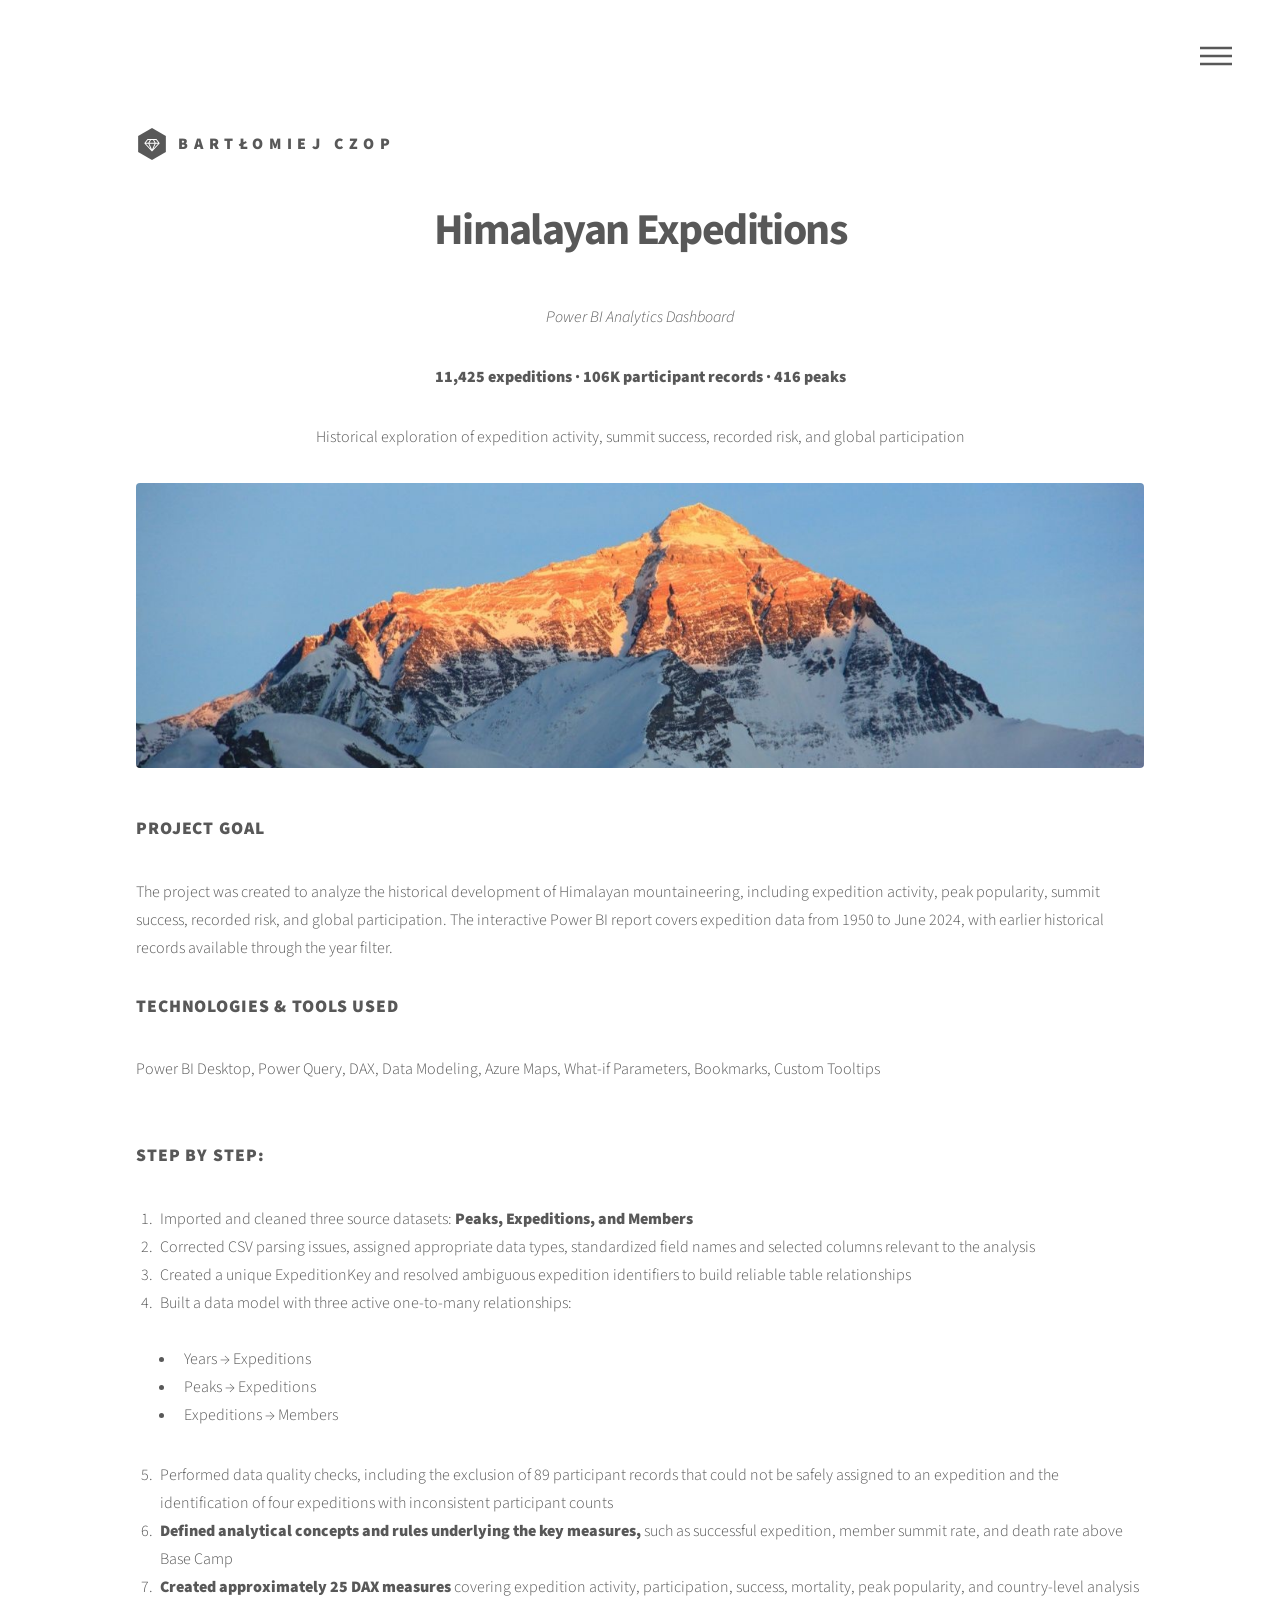
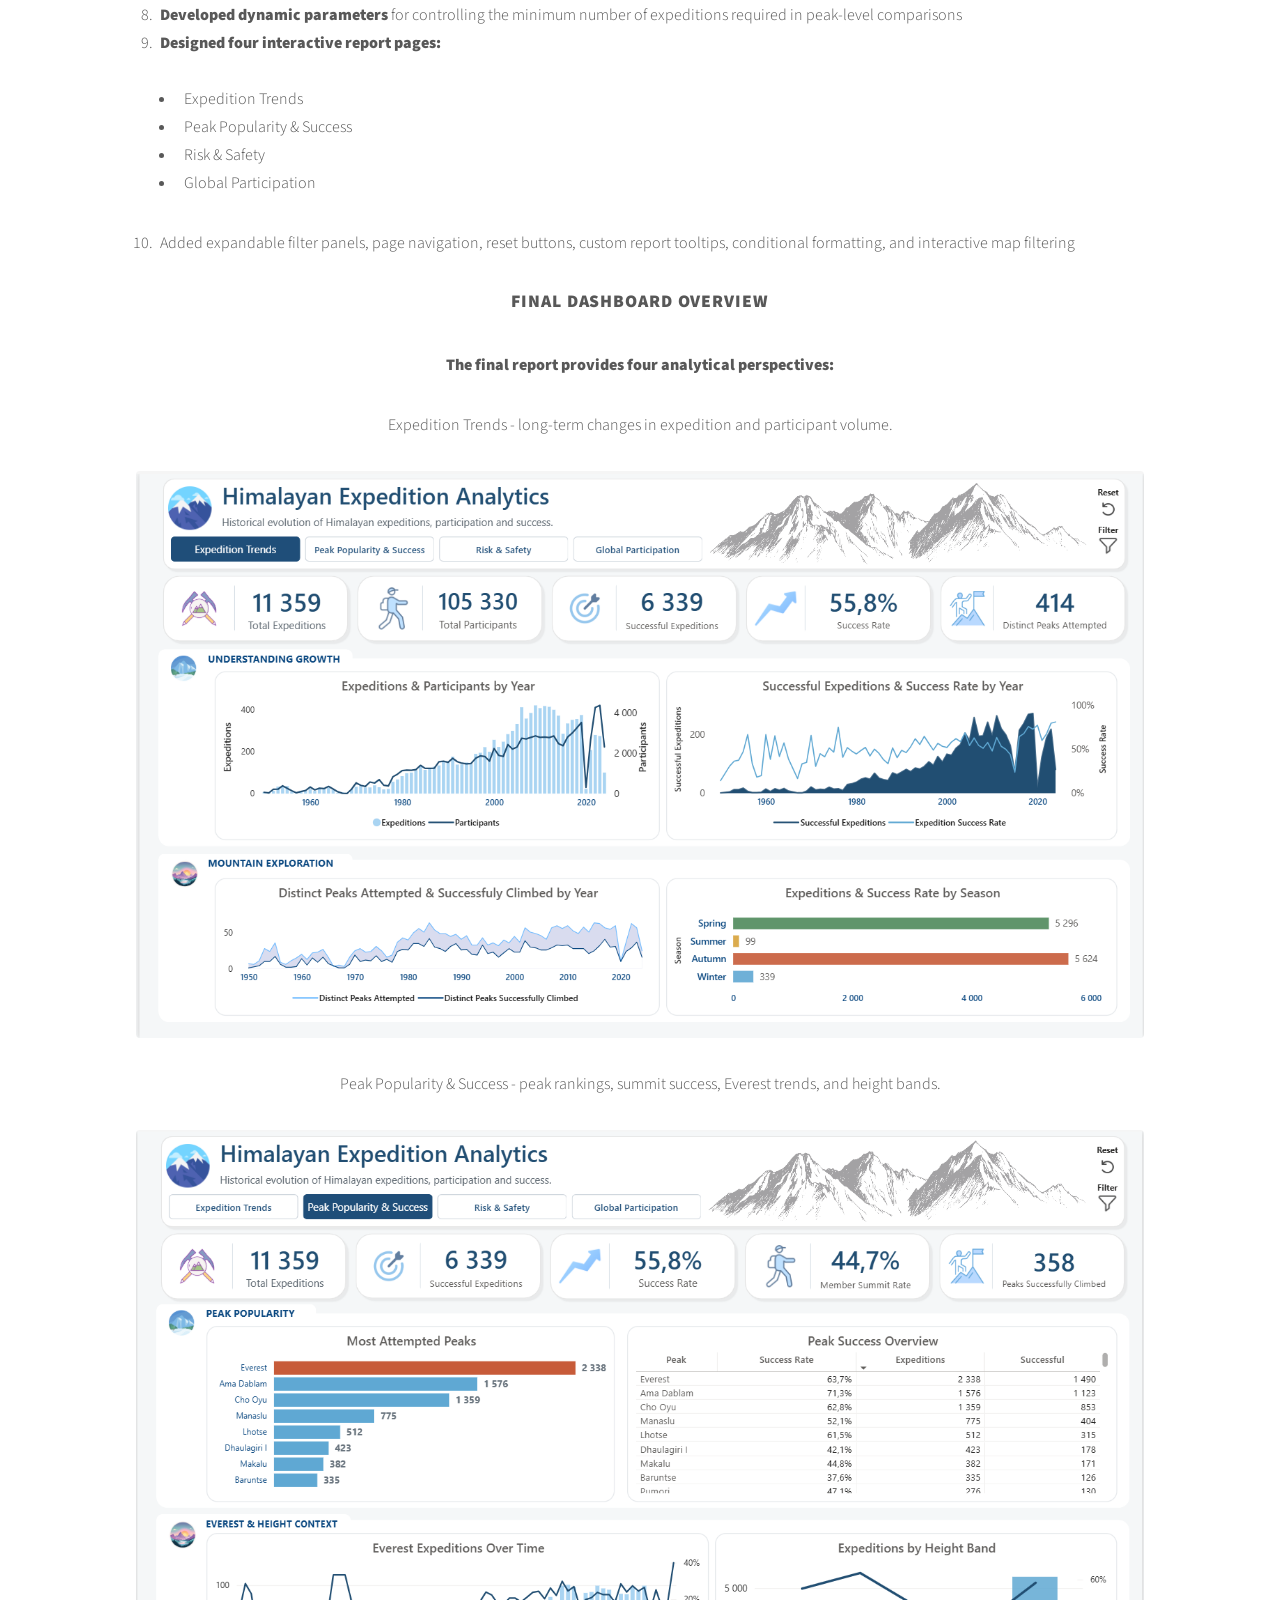
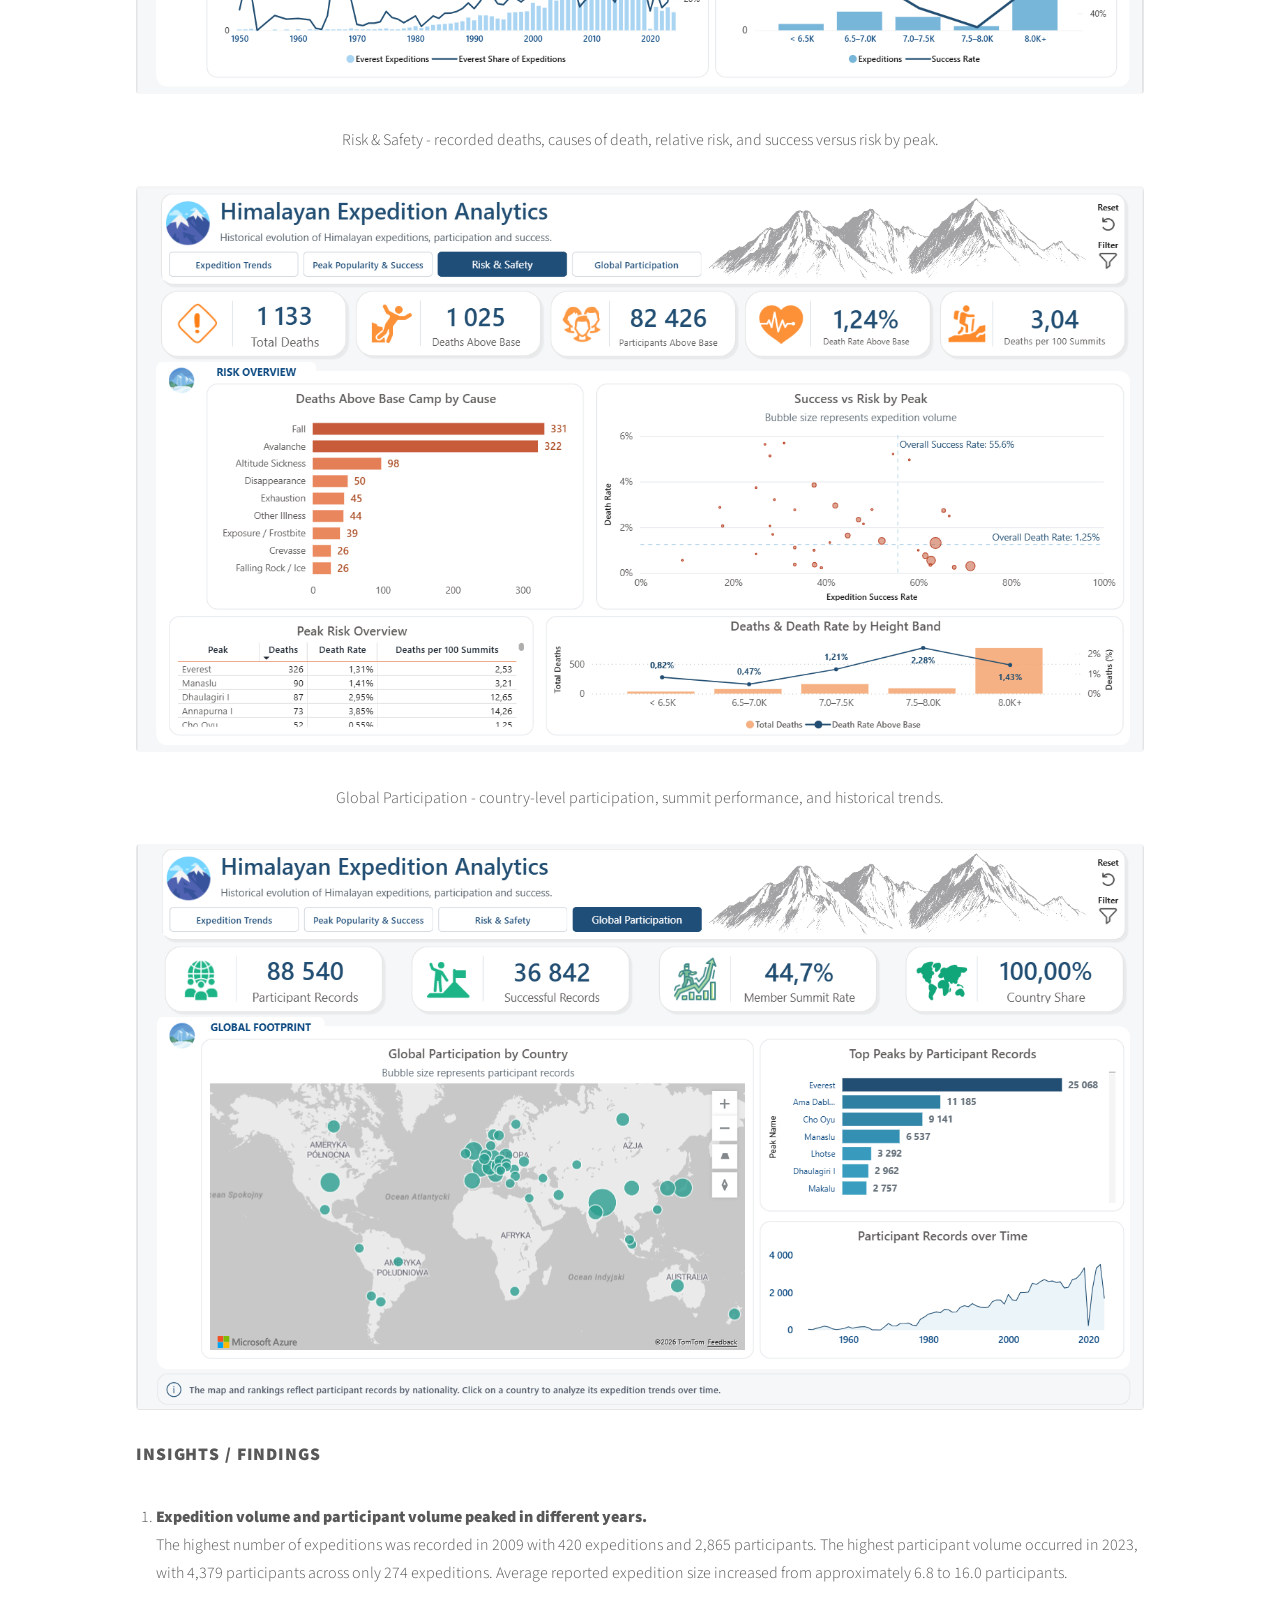
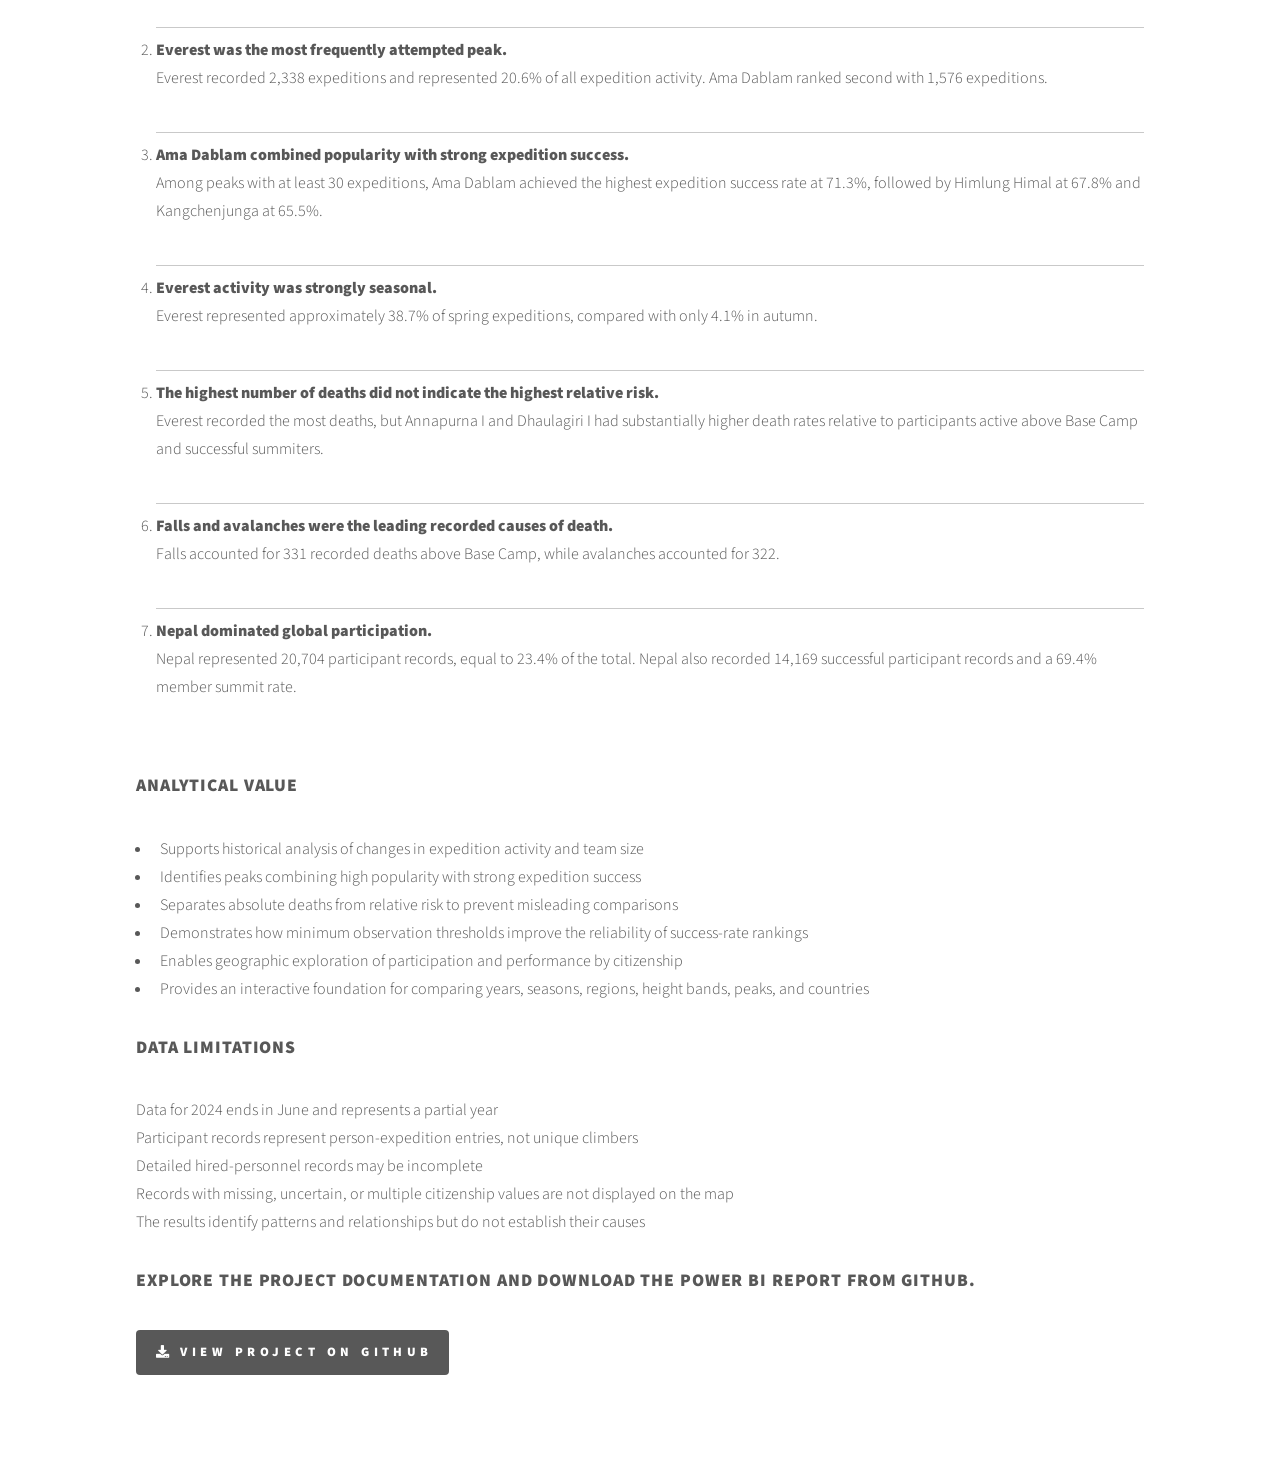
==== himalayan.html @ 6dd812a0 "Update himalayan.html" ====
<!DOCTYPE HTML>
<!--
	Phantom by HTML5 UP
	html5up.net | @ajlkn
	Free for personal and commercial use under the CCA 3.0 license (html5up.net/license)
-->
<html>

<head>
	<title>Himalayan Expeditions - Analytics Dashboard</title>
	<meta charset="utf-8" />
	<meta name="viewport" content="width=device-width, initial-scale=1, user-scalable=no" />
	<link rel="stylesheet" href="assets/css/main.css" />
	<noscript>
		<link rel="stylesheet" href="assets/css/noscript.css" />
	</noscript>
</head>

<body class="is-preload">
	<!-- Wrapper -->
	<div id="wrapper">

		<!-- Header -->
		<header id="header">
			<div class="inner">

				<!-- Logo -->
				<a href="index.html" class="logo">
					<span class="symbol"><img src="images/logo.svg" alt="" /></span><span class="title">Bartłomiej
						Czop</span>
				</a>

				<!-- Nav -->
				<nav>
					<ul>
						<li><a href="#menu">Menu</a></li>
					</ul>
				</nav>

			</div>
		</header>

		<!-- Menu -->
		<nav id="menu">
			<h2>Menu</h2>
			<ul>
				<li><a href="index.html">Home</a></li>
				<li><a href="stripe.html">Stripe Transactions Dashboard</a></li>
				<li><a href="himalayan.html">Himalayan Expeditions Dashboard</a></li>
			</ul>
		</nav>

		<!-- Main -->
		<div id="main">
			<div class="inner">
				<center>
					<h1>Himalayan Expeditions</h1>
					<p><i>Power BI Analytics Dashboard</i></p>
					<p><strong>11,425 expeditions · 106K participant records · 416 peaks</strong></p>
					<p>Historical exploration of expedition activity, summit success, recorded risk, and global participation</p>
				</center>
				<span class="image main"><img src="images/himalayan-04.jpg" alt="" /></span>

				<h2>Project Goal</h2>

				<p>The project was created to analyze the historical development of Himalayan mountaineering, including expedition activity, peak popularity, summit success, recorded risk, and global participation.
				The interactive Power BI report covers expedition data from 1950 to June 2024, with earlier historical records available through the year filter.</p>

				<h2>Technologies & Tools Used</h2>
				
				<p>
					Power BI Desktop, Power Query, DAX, Data Modeling, Azure Maps, What-if Parameters, Bookmarks, Custom Tooltips
				</p><br>
				
				<h2>Step by Step:</h2>
				
				<div>
					<ol>
						<li>Imported and cleaned three source datasets: <strong>Peaks, Expeditions, and Members</strong> </li>
						<li>Corrected CSV parsing issues, assigned appropriate data types, standardized field names and selected columns relevant to the analysis</li>
						<li>Created a unique ExpeditionKey and resolved ambiguous expedition identifiers to build reliable table relationships</li>
						<li>Built a data model with three active one-to-many relationships:
							<ul><br>
								<li>Years → Expeditions</li>
								<li>Peaks → Expeditions</li>
								<li>Expeditions → Members</li>
							</ul>
						</li>
						<li>Performed data quality checks, including the exclusion of 89 participant records that could not be safely assigned to an expedition and the identification of four expeditions with inconsistent participant counts</li>
						<li><strong>Defined analytical concepts and rules underlying the key measures,</strong> such as successful expedition, member summit rate, and death rate above Base Camp</li>
						<li><strong>Created approximately 25 DAX measures</strong> covering expedition activity, participation, success, mortality, peak popularity, and country-level analysis</li>
						<li><strong>Developed dynamic parameters</strong> for controlling the minimum number of expeditions required in peak-level comparisons</li>
						<li><strong>Designed four interactive report pages:</strong>
							<ul><br>
								<li>Expedition Trends</li> 
								<li>Peak Popularity & Success</li> 
								<li>Risk & Safety</li> 
								<li>Global Participation</li>
							</ul>
						</li>
						<li>Added expandable filter panels, page navigation, reset buttons, custom report tooltips, conditional formatting, and interactive map filtering</li>
					</ol>
				</div>
				<center>
					<h2>Final Dashboard Overview</h2>
					<div>
						<p><strong>The final report provides four analytical perspectives:</strong></p>
						<p>Expedition Trends - long-term changes in expedition and participant volume.</p>
						<div class="col-4"><span class="image fit"><img src="images/01-expedition-trends.png" alt="" /></span></div>
						<p>Peak Popularity & Success - peak rankings, summit success, Everest trends, and height bands.</p>
						<div class="col-4"><span class="image fit"><img src="images/02-peak-popularity-success.png" alt="" /></span></div>
						<p>Risk & Safety - recorded deaths, causes of death, relative risk, and success versus risk by peak.</p>
						<div class="col-4"><span class="image fit"><img src="images/03-risk-safety.png" alt="" /></span></div>
						<p>Global Participation - country-level participation, summit performance, and historical trends.</p>
						<div class="col-4"><span class="image fit"><img src="images/04-global-participation.png" alt="" /></span></div>
					</div>
				</center>
				<h2>Insights / Findings</h2>
					<div>
						<ul class="alt">
							<ol>
								<li><strong>Expedition volume and participant volume peaked in different years.</strong>
									<p>The highest number of expeditions was recorded in 2009 with 420 expeditions and 2,865 participants. 
									The highest participant volume occurred in 2023, with 4,379 participants across only 274 expeditions. 
									Average reported expedition size increased from approximately 6.8 to 16.0 participants.</p>
								</li>
								<li><strong>Everest was the most frequently attempted peak.</strong>
									<p>Everest recorded 2,338 expeditions and represented 20.6% of all expedition activity. 
									Ama Dablam ranked second with 1,576 expeditions.</p>
								</li>
								<li><strong>Ama Dablam combined popularity with strong expedition success.</strong>
									<p>Among peaks with at least 30 expeditions, Ama Dablam achieved the highest expedition success rate at 71.3%, followed by Himlung Himal at 67.8% and Kangchenjunga at 65.5%.</p>
								</li>
								<li><strong>Everest activity was strongly seasonal.</strong>
									<p>Everest represented approximately 38.7% of spring expeditions, compared with only 4.1% in autumn.</p>
								</li>
								<li><strong>The highest number of deaths did not indicate the highest relative risk.</strong>
									<p>Everest recorded the most deaths, but Annapurna I and Dhaulagiri I had substantially higher death rates relative to participants active above Base Camp and successful summiters.</p>
								</li>
								<li><strong>Falls and avalanches were the leading recorded causes of death.</strong>
									<p>Falls accounted for 331 recorded deaths above Base Camp, while avalanches accounted for 322.</p>
								</li>
								<li><strong>Nepal dominated global participation.</strong>
									<p>Nepal represented 20,704 participant records, equal to 23.4% of the total. Nepal also recorded 14,169 successful participant records and a 69.4% member summit rate.</p>
								</li>
							</ol>
						</ul>
					</div>

				<h2>Analytical Value</h2>
				
					<div>
						<ul>
							<li>
								Supports historical analysis of changes in expedition activity and team size
							</li>
							<li>
								Identifies peaks combining high popularity with strong expedition success
							</li>
							<li>
								Separates absolute deaths from relative risk to prevent misleading comparisons
							</li>
							<li>
								Demonstrates how minimum observation thresholds improve the reliability of success-rate rankings
							</li>
							<li>
								Enables geographic exploration of participation and performance by citizenship
							</li>
							<li>
								Provides an interactive foundation for comparing years, seasons, regions, height bands, peaks, and countries
							</li>
						</ul>
					</div>
				
				<h2>Data Limitations</h2>
				<div>
					<p>Data for 2024 ends in June and represents a partial year<br>
					Participant records represent person-expedition entries, not unique climbers<br>
					Detailed hired-personnel records may be incomplete<br>
					Records with missing, uncertain, or multiple citizenship values are not displayed on the map<br>
					The results identify patterns and relationships but do not establish their causes</p>
				</div>
			<h2>Explore the project documentation and download the Power BI report from GitHub.</h2>
			<a href="https://github.com/Rezzt-93/-data-analytics-portfolio-projects/tree/main/powerbi/himalayan%20expeditions" class="button primary icon solid fa-download">View Project on GitHub</a>
				
			</div>
		</div>


	</div>

	<!-- Scripts -->
	<script src="assets/js/jquery.min.js"></script>
	<script src="assets/js/browser.min.js"></script>
	<script src="assets/js/breakpoints.min.js"></script>
	<script src="assets/js/util.js"></script>
	<script src="assets/js/main.js"></script>

</body>

</html>
---- assets/css/main.css ----
@import url(fontawesome-all.min.css);
@import url("https://fonts.googleapis.com/css?family=Source+Sans+Pro:300,700,900");

/*
	Phantom by HTML5 UP
	html5up.net | @ajlkn
	Free for personal and commercial use under the CCA 3.0 license (html5up.net/license)
*/

html, body, div, span, applet, object,
iframe, h1, h2, h3, h4, h5, h6, p, blockquote,
pre, a, abbr, acronym, address, big, cite,
code, del, dfn, em, img, ins, kbd, q, s, samp,
small, strike, strong, sub, sup, tt, var, b,
u, i, center, dl, dt, dd, ol, ul, li, fieldset,
form, label, legend, table, caption, tbody,
tfoot, thead, tr, th, td, article, aside,
canvas, details, embed, figure, figcaption,
footer, header, hgroup, menu, nav, output, ruby,
section, summary, time, mark, audio, video {
	margin: 0;
	padding: 0;
	border: 0;
	font-size: 100%;
	font: inherit;
	vertical-align: baseline;}

article, aside, details, figcaption, figure,
footer, header, hgroup, menu, nav, section {
	display: block;}

body {
	line-height: 1;
}

ol, ul {
	list-style: none;
}

blockquote, q {
	quotes: none;
}

	blockquote:before, blockquote:after, q:before, q:after {
		content: '';
		content: none;
	}

table {
	border-collapse: collapse;
	border-spacing: 0;
}

body {
	-webkit-text-size-adjust: none;
}

mark {
	background-color: transparent;
	color: inherit;
}

input::-moz-focus-inner {
	border: 0;
	padding: 0;
}

input, select, textarea {
	-moz-appearance: none;
	-webkit-appearance: none;
	-ms-appearance: none;
	appearance: none;
}

/* Basic */

	@-ms-viewport {
		width: device-width;
	}

	body {
		-ms-overflow-style: scrollbar;
	}

	@media screen and (max-width: 480px) {

		html, body {
			min-width: 320px;
		}

	}

	html {
		box-sizing: border-box;
	}

	*, *:before, *:after {
		box-sizing: inherit;
	}

	body {
		background: #ffffff;
	}

		body.is-preload *, body.is-preload *:before, body.is-preload *:after {
			-moz-animation: none !important;
			-webkit-animation: none !important;
			-ms-animation: none !important;
			animation: none !important;
			-moz-transition: none !important;
			-webkit-transition: none !important;
			-ms-transition: none !important;
			transition: none !important;
		}

/* Type */

	body, input, select, textarea {
		color: #585858;
		font-family: "Source Sans Pro", Helvetica, sans-serif;
		font-size: 16pt;
		font-weight: 300;
		line-height: 1.75;
	}

		@media screen and (max-width: 1680px) {

			body, input, select, textarea {
				font-size: 14pt;
			}

		}

		@media screen and (max-width: 1280px) {

			body, input, select, textarea {
				font-size: 12pt;
			}

		}

	a {
		-moz-transition: border-bottom-color 0.2s ease, color 0.2s ease;
		-webkit-transition: border-bottom-color 0.2s ease, color 0.2s ease;
		-ms-transition: border-bottom-color 0.2s ease, color 0.2s ease;
		transition: border-bottom-color 0.2s ease, color 0.2s ease;
		text-decoration: none;
		color: #585858;
		border-bottom: dotted 1px rgba(88, 88, 88, 0.5);
	}

		a:hover {
			border-bottom-color: transparent;
			color: #f2849e !important;
		}

	strong, b {
		font-weight: 900;
	}

	em, i {
		font-style: italic;
	}

	p {
		margin: 0 0 2em 0;
	}

	h1 {
		font-size: 2.75em;
		font-weight: 700;
		line-height: 1.3;
		margin: 0 0 1em 0;
		letter-spacing: -0.035em;
	}

		h1 a {
			color: inherit;
		}

		@media screen and (max-width: 736px) {

			h1 {
				font-size: 2em;
				margin: 0 0 1em 0;
			}

		}

		@media screen and (max-width: 360px) {

			h1 {
				font-size: 1.75em;
			}

		}

	h2, h3, h4, h5, h6 {
		font-weight: 900;
		line-height: 1.5;
		margin: 0 0 2em 0;
		text-transform: uppercase;
		letter-spacing: 0.05em;
	}

		h2 a, h3 a, h4 a, h5 a, h6 a {
			color: inherit;
		}

	h2 {
		font-size: 1.1em;
	}

	h3 {
		font-size: 1em;
	}

	h4 {
		font-size: 0.8em;
	}

	h5 {
		font-size: 0.8em;
	}

	h6 {
		font-size: 0.8em;
	}

	@media screen and (max-width: 980px) {

		h1 br, h2 br, h3 br, h4 br, h5 br, h6 br {
			display: none;
		}

	}

	@media screen and (max-width: 736px) {

		h2 {
			font-size: 1em;
		}

		h3 {
			font-size: 0.8em;
		}

	}

	sub {
		font-size: 0.8em;
		position: relative;
		top: 0.5em;
	}

	sup {
		font-size: 0.8em;
		position: relative;
		top: -0.5em;
	}

	blockquote {
		border-left: solid 4px #c9c9c9;
		font-style: italic;
		margin: 0 0 2em 0;
		padding: 0.5em 0 0.5em 2em;
	}

	code {
		background: rgba(144, 144, 144, 0.075);
		border-radius: 4px;
		border: solid 1px #c9c9c9;
		font-family: "Courier New", monospace;
		font-size: 0.9em;
		margin: 0 0.25em;
		padding: 0.25em 0.65em;
	}

	pre {
		-webkit-overflow-scrolling: touch;
		font-family: "Courier New", monospace;
		font-size: 0.9em;
		margin: 0 0 2em 0;
	}

		pre code {
			display: block;
			line-height: 1.75;
			padding: 1em 1.5em;
			overflow-x: auto;
		}

	hr {
		border: 0;
		border-bottom: solid 1px #c9c9c9;
		margin: 2em 0;
	}

		hr.major {
			margin: 3em 0;
		}

	.align-left {
		text-align: left;
	}

	.align-center {
		text-align: center;
	}

	.align-right {
		text-align: right;
	}

/* Row */

	.row {
		display: flex;
		flex-wrap: wrap;
		box-sizing: border-box;
		align-items: stretch;
	}

		.row > * {
			box-sizing: border-box;
		}

		.row.gtr-uniform > * > :last-child {
			margin-bottom: 0;
		}

		.row.aln-left {
			justify-content: flex-start;
		}

		.row.aln-center {
			justify-content: center;
		}

		.row.aln-right {
			justify-content: flex-end;
		}

		.row.aln-top {
			align-items: flex-start;
		}

		.row.aln-middle {
			align-items: center;
		}

		.row.aln-bottom {
			align-items: flex-end;
		}

		.row > .imp {
			order: -1;
		}

		.row > .col-1 {
			width: 8.33333%;
		}

		.row > .off-1 {
			margin-left: 8.33333%;
		}

		.row > .col-2 {
			width: 16.66667%;
		}

		.row > .off-2 {
			margin-left: 16.66667%;
		}

		.row > .col-3 {
			width: 25%;
		}

		.row > .off-3 {
			margin-left: 25%;
		}

		.row > .col-4 {
			width: 33.33333%;
		}

		.row > .off-4 {
			margin-left: 33.33333%;
		}

		.row > .col-5 {
			width: 41.66667%;
		}

		.row > .off-5 {
			margin-left: 41.66667%;
		}

		.row > .col-6 {
			width: 50%;
		}

		.row > .off-6 {
			margin-left: 50%;
		}

		.row > .col-7 {
			width: 58.33333%;
		}

		.row > .off-7 {
			margin-left: 58.33333%;
		}

		.row > .col-8 {
			width: 66.66667%;
		}

		.row > .off-8 {
			margin-left: 66.66667%;
		}

		.row > .col-9 {
			width: 75%;
		}

		.row > .off-9 {
			margin-left: 75%;
		}

		.row > .col-10 {
			width: 83.33333%;
		}

		.row > .off-10 {
			margin-left: 83.33333%;
		}

		.row > .col-11 {
			width: 91.66667%;
		}

		.row > .off-11 {
			margin-left: 91.66667%;
		}

		.row > .col-12 {
			width: 100%;
		}

		.row > .off-12 {
			margin-left: 100%;
		}

		.row.gtr-0 {
			margin-top: 0;
			margin-left: 0em;
		}

			.row.gtr-0 > * {
				padding: 0 0 0 0em;
			}

			.row.gtr-0.gtr-uniform {
				margin-top: 0em;
			}

				.row.gtr-0.gtr-uniform > * {
					padding-top: 0em;
				}

		.row.gtr-25 {
			margin-top: 0;
			margin-left: -0.5em;
		}

			.row.gtr-25 > * {
				padding: 0 0 0 0.5em;
			}

			.row.gtr-25.gtr-uniform {
				margin-top: -0.5em;
			}

				.row.gtr-25.gtr-uniform > * {
					padding-top: 0.5em;
				}

		.row.gtr-50 {
			margin-top: 0;
			margin-left: -1em;
		}

			.row.gtr-50 > * {
				padding: 0 0 0 1em;
			}

			.row.gtr-50.gtr-uniform {
				margin-top: -1em;
			}

				.row.gtr-50.gtr-uniform > * {
					padding-top: 1em;
				}

		.row {
			margin-top: 0;
			margin-left: -2em;
		}

			.row > * {
				padding: 0 0 0 2em;
			}

			.row.gtr-uniform {
				margin-top: -2em;
			}

				.row.gtr-uniform > * {
					padding-top: 2em;
				}

		.row.gtr-150 {
			margin-top: 0;
			margin-left: -3em;
		}

			.row.gtr-150 > * {
				padding: 0 0 0 3em;
			}

			.row.gtr-150.gtr-uniform {
				margin-top: -3em;
			}

				.row.gtr-150.gtr-uniform > * {
					padding-top: 3em;
				}

		.row.gtr-200 {
			margin-top: 0;
			margin-left: -4em;
		}

			.row.gtr-200 > * {
				padding: 0 0 0 4em;
			}

			.row.gtr-200.gtr-uniform {
				margin-top: -4em;
			}

				.row.gtr-200.gtr-uniform > * {
					padding-top: 4em;
				}

		@media screen and (max-width: 1680px) {

			.row {
				display: flex;
				flex-wrap: wrap;
				box-sizing: border-box;
				align-items: stretch;
			}

				.row > * {
					box-sizing: border-box;
				}

				.row.gtr-uniform > * > :last-child {
					margin-bottom: 0;
				}

				.row.aln-left {
					justify-content: flex-start;
				}

				.row.aln-center {
					justify-content: center;
				}

				.row.aln-right {
					justify-content: flex-end;
				}

				.row.aln-top {
					align-items: flex-start;
				}

				.row.aln-middle {
					align-items: center;
				}

				.row.aln-bottom {
					align-items: flex-end;
				}

				.row > .imp-xlarge {
					order: -1;
				}

				.row > .col-1-xlarge {
					width: 8.33333%;
				}

				.row > .off-1-xlarge {
					margin-left: 8.33333%;
				}

				.row > .col-2-xlarge {
					width: 16.66667%;
				}

				.row > .off-2-xlarge {
					margin-left: 16.66667%;
				}

				.row > .col-3-xlarge {
					width: 25%;
				}

				.row > .off-3-xlarge {
					margin-left: 25%;
				}

				.row > .col-4-xlarge {
					width: 33.33333%;
				}

				.row > .off-4-xlarge {
					margin-left: 33.33333%;
				}

				.row > .col-5-xlarge {
					width: 41.66667%;
				}

				.row > .off-5-xlarge {
					margin-left: 41.66667%;
				}

				.row > .col-6-xlarge {
					width: 50%;
				}

				.row > .off-6-xlarge {
					margin-left: 50%;
				}

				.row > .col-7-xlarge {
					width: 58.33333%;
				}

				.row > .off-7-xlarge {
					margin-left: 58.33333%;
				}

				.row > .col-8-xlarge {
					width: 66.66667%;
				}

				.row > .off-8-xlarge {
					margin-left: 66.66667%;
				}

				.row > .col-9-xlarge {
					width: 75%;
				}

				.row > .off-9-xlarge {
					margin-left: 75%;
				}

				.row > .col-10-xlarge {
					width: 83.33333%;
				}

				.row > .off-10-xlarge {
					margin-left: 83.33333%;
				}

				.row > .col-11-xlarge {
					width: 91.66667%;
				}

				.row > .off-11-xlarge {
					margin-left: 91.66667%;
				}

				.row > .col-12-xlarge {
					width: 100%;
				}

				.row > .off-12-xlarge {
					margin-left: 100%;
				}

				.row.gtr-0 {
					margin-top: 0;
					margin-left: 0em;
				}

					.row.gtr-0 > * {
						padding: 0 0 0 0em;
					}

					.row.gtr-0.gtr-uniform {
						margin-top: 0em;
					}

						.row.gtr-0.gtr-uniform > * {
							padding-top: 0em;
						}

				.row.gtr-25 {
					margin-top: 0;
					margin-left: -0.5em;
				}

					.row.gtr-25 > * {
						padding: 0 0 0 0.5em;
					}

					.row.gtr-25.gtr-uniform {
						margin-top: -0.5em;
					}

						.row.gtr-25.gtr-uniform > * {
							padding-top: 0.5em;
						}

				.row.gtr-50 {
					margin-top: 0;
					margin-left: -1em;
				}

					.row.gtr-50 > * {
						padding: 0 0 0 1em;
					}

					.row.gtr-50.gtr-uniform {
						margin-top: -1em;
					}

						.row.gtr-50.gtr-uniform > * {
							padding-top: 1em;
						}

				.row {
					margin-top: 0;
					margin-left: -2em;
				}

					.row > * {
						padding: 0 0 0 2em;
					}

					.row.gtr-uniform {
						margin-top: -2em;
					}

						.row.gtr-uniform > * {
							padding-top: 2em;
						}

				.row.gtr-150 {
					margin-top: 0;
					margin-left: -3em;
				}

					.row.gtr-150 > * {
						padding: 0 0 0 3em;
					}

					.row.gtr-150.gtr-uniform {
						margin-top: -3em;
					}

						.row.gtr-150.gtr-uniform > * {
							padding-top: 3em;
						}

				.row.gtr-200 {
					margin-top: 0;
					margin-left: -4em;
				}

					.row.gtr-200 > * {
						padding: 0 0 0 4em;
					}

					.row.gtr-200.gtr-uniform {
						margin-top: -4em;
					}

						.row.gtr-200.gtr-uniform > * {
							padding-top: 4em;
						}

		}

		@media screen and (max-width: 1280px) {

			.row {
				display: flex;
				flex-wrap: wrap;
				box-sizing: border-box;
				align-items: stretch;
			}

				.row > * {
					box-sizing: border-box;
				}

				.row.gtr-uniform > * > :last-child {
					margin-bottom: 0;
				}

				.row.aln-left {
					justify-content: flex-start;
				}

				.row.aln-center {
					justify-content: center;
				}

				.row.aln-right {
					justify-content: flex-end;
				}

				.row.aln-top {
					align-items: flex-start;
				}

				.row.aln-middle {
					align-items: center;
				}

				.row.aln-bottom {
					align-items: flex-end;
				}

				.row > .imp-large {
					order: -1;
				}

				.row > .col-1-large {
					width: 8.33333%;
				}

				.row > .off-1-large {
					margin-left: 8.33333%;
				}

				.row > .col-2-large {
					width: 16.66667%;
				}

				.row > .off-2-large {
					margin-left: 16.66667%;
				}

				.row > .col-3-large {
					width: 25%;
				}

				.row > .off-3-large {
					margin-left: 25%;
				}

				.row > .col-4-large {
					width: 33.33333%;
				}

				.row > .off-4-large {
					margin-left: 33.33333%;
				}

				.row > .col-5-large {
					width: 41.66667%;
				}

				.row > .off-5-large {
					margin-left: 41.66667%;
				}

				.row > .col-6-large {
					width: 50%;
				}

				.row > .off-6-large {
					margin-left: 50%;
				}

				.row > .col-7-large {
					width: 58.33333%;
				}

				.row > .off-7-large {
					margin-left: 58.33333%;
				}

				.row > .col-8-large {
					width: 66.66667%;
				}

				.row > .off-8-large {
					margin-left: 66.66667%;
				}

				.row > .col-9-large {
					width: 75%;
				}

				.row > .off-9-large {
					margin-left: 75%;
				}

				.row > .col-10-large {
					width: 83.33333%;
				}

				.row > .off-10-large {
					margin-left: 83.33333%;
				}

				.row > .col-11-large {
					width: 91.66667%;
				}

				.row > .off-11-large {
					margin-left: 91.66667%;
				}

				.row > .col-12-large {
					width: 100%;
				}

				.row > .off-12-large {
					margin-left: 100%;
				}

				.row.gtr-0 {
					margin-top: 0;
					margin-left: 0em;
				}

					.row.gtr-0 > * {
						padding: 0 0 0 0em;
					}

					.row.gtr-0.gtr-uniform {
						margin-top: 0em;
					}

						.row.gtr-0.gtr-uniform > * {
							padding-top: 0em;
						}

				.row.gtr-25 {
					margin-top: 0;
					margin-left: -0.5em;
				}

					.row.gtr-25 > * {
						padding: 0 0 0 0.5em;
					}

					.row.gtr-25.gtr-uniform {
						margin-top: -0.5em;
					}

						.row.gtr-25.gtr-uniform > * {
							padding-top: 0.5em;
						}

				.row.gtr-50 {
					margin-top: 0;
					margin-left: -1em;
				}

					.row.gtr-50 > * {
						padding: 0 0 0 1em;
					}

					.row.gtr-50.gtr-uniform {
						margin-top: -1em;
					}

						.row.gtr-50.gtr-uniform > * {
							padding-top: 1em;
						}

				.row {
					margin-top: 0;
					margin-left: -2em;
				}

					.row > * {
						padding: 0 0 0 2em;
					}

					.row.gtr-uniform {
						margin-top: -2em;
					}

						.row.gtr-uniform > * {
							padding-top: 2em;
						}

				.row.gtr-150 {
					margin-top: 0;
					margin-left: -3em;
				}

					.row.gtr-150 > * {
						padding: 0 0 0 3em;
					}

					.row.gtr-150.gtr-uniform {
						margin-top: -3em;
					}

						.row.gtr-150.gtr-uniform > * {
							padding-top: 3em;
						}

				.row.gtr-200 {
					margin-top: 0;
					margin-left: -4em;
				}

					.row.gtr-200 > * {
						padding: 0 0 0 4em;
					}

					.row.gtr-200.gtr-uniform {
						margin-top: -4em;
					}

						.row.gtr-200.gtr-uniform > * {
							padding-top: 4em;
						}

		}

		@media screen and (max-width: 980px) {

			.row {
				display: flex;
				flex-wrap: wrap;
				box-sizing: border-box;
				align-items: stretch;
			}

				.row > * {
					box-sizing: border-box;
				}

				.row.gtr-uniform > * > :last-child {
					margin-bottom: 0;
				}

				.row.aln-left {
					justify-content: flex-start;
				}

				.row.aln-center {
					justify-content: center;
				}

				.row.aln-right {
					justify-content: flex-end;
				}

				.row.aln-top {
					align-items: flex-start;
				}

				.row.aln-middle {
					align-items: center;
				}

				.row.aln-bottom {
					align-items: flex-end;
				}

				.row > .imp-medium {
					order: -1;
				}

				.row > .col-1-medium {
					width: 8.33333%;
				}

				.row > .off-1-medium {
					margin-left: 8.33333%;
				}

				.row > .col-2-medium {
					width: 16.66667%;
				}

				.row > .off-2-medium {
					margin-left: 16.66667%;
				}

				.row > .col-3-medium {
					width: 25%;
				}

				.row > .off-3-medium {
					margin-left: 25%;
				}

				.row > .col-4-medium {
					width: 33.33333%;
				}

				.row > .off-4-medium {
					margin-left: 33.33333%;
				}

				.row > .col-5-medium {
					width: 41.66667%;
				}

				.row > .off-5-medium {
					margin-left: 41.66667%;
				}

				.row > .col-6-medium {
					width: 50%;
				}

				.row > .off-6-medium {
					margin-left: 50%;
				}

				.row > .col-7-medium {
					width: 58.33333%;
				}

				.row > .off-7-medium {
					margin-left: 58.33333%;
				}

				.row > .col-8-medium {
					width: 66.66667%;
				}

				.row > .off-8-medium {
					margin-left: 66.66667%;
				}

				.row > .col-9-medium {
					width: 75%;
				}

				.row > .off-9-medium {
					margin-left: 75%;
				}

				.row > .col-10-medium {
					width: 83.33333%;
				}

				.row > .off-10-medium {
					margin-left: 83.33333%;
				}

				.row > .col-11-medium {
					width: 91.66667%;
				}

				.row > .off-11-medium {
					margin-left: 91.66667%;
				}

				.row > .col-12-medium {
					width: 100%;
				}

				.row > .off-12-medium {
					margin-left: 100%;
				}

				.row.gtr-0 {
					margin-top: 0;
					margin-left: 0em;
				}

					.row.gtr-0 > * {
						padding: 0 0 0 0em;
					}

					.row.gtr-0.gtr-uniform {
						margin-top: 0em;
					}

						.row.gtr-0.gtr-uniform > * {
							padding-top: 0em;
						}

				.row.gtr-25 {
					margin-top: 0;
					margin-left: -0.375em;
				}

					.row.gtr-25 > * {
						padding: 0 0 0 0.375em;
					}

					.row.gtr-25.gtr-uniform {
						margin-top: -0.375em;
					}

						.row.gtr-25.gtr-uniform > * {
							padding-top: 0.375em;
						}

				.row.gtr-50 {
					margin-top: 0;
					margin-left: -0.75em;
				}

					.row.gtr-50 > * {
						padding: 0 0 0 0.75em;
					}

					.row.gtr-50.gtr-uniform {
						margin-top: -0.75em;
					}

						.row.gtr-50.gtr-uniform > * {
							padding-top: 0.75em;
						}

				.row {
					margin-top: 0;
					margin-left: -1.5em;
				}

					.row > * {
						padding: 0 0 0 1.5em;
					}

					.row.gtr-uniform {
						margin-top: -1.5em;
					}

						.row.gtr-uniform > * {
							padding-top: 1.5em;
						}

				.row.gtr-150 {
					margin-top: 0;
					margin-left: -2.25em;
				}

					.row.gtr-150 > * {
						padding: 0 0 0 2.25em;
					}

					.row.gtr-150.gtr-uniform {
						margin-top: -2.25em;
					}

						.row.gtr-150.gtr-uniform > * {
							padding-top: 2.25em;
						}

				.row.gtr-200 {
					margin-top: 0;
					margin-left: -3em;
				}

					.row.gtr-200 > * {
						padding: 0 0 0 3em;
					}

					.row.gtr-200.gtr-uniform {
						margin-top: -3em;
					}

						.row.gtr-200.gtr-uniform > * {
							padding-top: 3em;
						}

		}

		@media screen and (max-width: 736px) {

			.row {
				display: flex;
				flex-wrap: wrap;
				box-sizing: border-box;
				align-items: stretch;
			}

				.row > * {
					box-sizing: border-box;
				}

				.row.gtr-uniform > * > :last-child {
					margin-bottom: 0;
				}

				.row.aln-left {
					justify-content: flex-start;
				}

				.row.aln-center {
					justify-content: center;
				}

				.row.aln-right {
					justify-content: flex-end;
				}

				.row.aln-top {
					align-items: flex-start;
				}

				.row.aln-middle {
					align-items: center;
				}

				.row.aln-bottom {
					align-items: flex-end;
				}

				.row > .imp-small {
					order: -1;
				}

				.row > .col-1-small {
					width: 8.33333%;
				}

				.row > .off-1-small {
					margin-left: 8.33333%;
				}

				.row > .col-2-small {
					width: 16.66667%;
				}

				.row > .off-2-small {
					margin-left: 16.66667%;
				}

				.row > .col-3-small {
					width: 25%;
				}

				.row > .off-3-small {
					margin-left: 25%;
				}

				.row > .col-4-small {
					width: 33.33333%;
				}

				.row > .off-4-small {
					margin-left: 33.33333%;
				}

				.row > .col-5-small {
					width: 41.66667%;
				}

				.row > .off-5-small {
					margin-left: 41.66667%;
				}

				.row > .col-6-small {
					width: 50%;
				}

				.row > .off-6-small {
					margin-left: 50%;
				}

				.row > .col-7-small {
					width: 58.33333%;
				}

				.row > .off-7-small {
					margin-left: 58.33333%;
				}

				.row > .col-8-small {
					width: 66.66667%;
				}

				.row > .off-8-small {
					margin-left: 66.66667%;
				}

				.row > .col-9-small {
					width: 75%;
				}

				.row > .off-9-small {
					margin-left: 75%;
				}

				.row > .col-10-small {
					width: 83.33333%;
				}

				.row > .off-10-small {
					margin-left: 83.33333%;
				}

				.row > .col-11-small {
					width: 91.66667%;
				}

				.row > .off-11-small {
					margin-left: 91.66667%;
				}

				.row > .col-12-small {
					width: 100%;
				}

				.row > .off-12-small {
					margin-left: 100%;
				}

				.row.gtr-0 {
					margin-top: 0;
					margin-left: 0em;
				}

					.row.gtr-0 > * {
						padding: 0 0 0 0em;
					}

					.row.gtr-0.gtr-uniform {
						margin-top: 0em;
					}

						.row.gtr-0.gtr-uniform > * {
							padding-top: 0em;
						}

				.row.gtr-25 {
					margin-top: 0;
					margin-left: -0.25em;
				}

					.row.gtr-25 > * {
						padding: 0 0 0 0.25em;
					}

					.row.gtr-25.gtr-uniform {
						margin-top: -0.25em;
					}

						.row.gtr-25.gtr-uniform > * {
							padding-top: 0.25em;
						}

				.row.gtr-50 {
					margin-top: 0;
					margin-left: -0.5em;
				}

					.row.gtr-50 > * {
						padding: 0 0 0 0.5em;
					}

					.row.gtr-50.gtr-uniform {
						margin-top: -0.5em;
					}

						.row.gtr-50.gtr-uniform > * {
							padding-top: 0.5em;
						}

				.row {
					margin-top: 0;
					margin-left: -1em;
				}

					.row > * {
						padding: 0 0 0 1em;
					}

					.row.gtr-uniform {
						margin-top: -1em;
					}

						.row.gtr-uniform > * {
							padding-top: 1em;
						}

				.row.gtr-150 {
					margin-top: 0;
					margin-left: -1.5em;
				}

					.row.gtr-150 > * {
						padding: 0 0 0 1.5em;
					}

					.row.gtr-150.gtr-uniform {
						margin-top: -1.5em;
					}

						.row.gtr-150.gtr-uniform > * {
							padding-top: 1.5em;
						}

				.row.gtr-200 {
					margin-top: 0;
					margin-left: -2em;
				}

					.row.gtr-200 > * {
						padding: 0 0 0 2em;
					}

					.row.gtr-200.gtr-uniform {
						margin-top: -2em;
					}

						.row.gtr-200.gtr-uniform > * {
							padding-top: 2em;
						}

		}

		@media screen and (max-width: 480px) {

			.row {
				display: flex;
				flex-wrap: wrap;
				box-sizing: border-box;
				align-items: stretch;
			}

				.row > * {
					box-sizing: border-box;
				}

				.row.gtr-uniform > * > :last-child {
					margin-bottom: 0;
				}

				.row.aln-left {
					justify-content: flex-start;
				}

				.row.aln-center {
					justify-content: center;
				}

				.row.aln-right {
					justify-content: flex-end;
				}

				.row.aln-top {
					align-items: flex-start;
				}

				.row.aln-middle {
					align-items: center;
				}

				.row.aln-bottom {
					align-items: flex-end;
				}

				.row > .imp-xsmall {
					order: -1;
				}

				.row > .col-1-xsmall {
					width: 8.33333%;
				}

				.row > .off-1-xsmall {
					margin-left: 8.33333%;
				}

				.row > .col-2-xsmall {
					width: 16.66667%;
				}

				.row > .off-2-xsmall {
					margin-left: 16.66667%;
				}

				.row > .col-3-xsmall {
					width: 25%;
				}

				.row > .off-3-xsmall {
					margin-left: 25%;
				}

				.row > .col-4-xsmall {
					width: 33.33333%;
				}

				.row > .off-4-xsmall {
					margin-left: 33.33333%;
				}

				.row > .col-5-xsmall {
					width: 41.66667%;
				}

				.row > .off-5-xsmall {
					margin-left: 41.66667%;
				}

				.row > .col-6-xsmall {
					width: 50%;
				}

				.row > .off-6-xsmall {
					margin-left: 50%;
				}

				.row > .col-7-xsmall {
					width: 58.33333%;
				}

				.row > .off-7-xsmall {
					margin-left: 58.33333%;
				}

				.row > .col-8-xsmall {
					width: 66.66667%;
				}

				.row > .off-8-xsmall {
					margin-left: 66.66667%;
				}

				.row > .col-9-xsmall {
					width: 75%;
				}

				.row > .off-9-xsmall {
					margin-left: 75%;
				}

				.row > .col-10-xsmall {
					width: 83.33333%;
				}

				.row > .off-10-xsmall {
					margin-left: 83.33333%;
				}

				.row > .col-11-xsmall {
					width: 91.66667%;
				}

				.row > .off-11-xsmall {
					margin-left: 91.66667%;
				}

				.row > .col-12-xsmall {
					width: 100%;
				}

				.row > .off-12-xsmall {
					margin-left: 100%;
				}

				.row.gtr-0 {
					margin-top: 0;
					margin-left: 0em;
				}

					.row.gtr-0 > * {
						padding: 0 0 0 0em;
					}

					.row.gtr-0.gtr-uniform {
						margin-top: 0em;
					}

						.row.gtr-0.gtr-uniform > * {
							padding-top: 0em;
						}

				.row.gtr-25 {
					margin-top: 0;
					margin-left: -0.25em;
				}

					.row.gtr-25 > * {
						padding: 0 0 0 0.25em;
					}

					.row.gtr-25.gtr-uniform {
						margin-top: -0.25em;
					}

						.row.gtr-25.gtr-uniform > * {
							padding-top: 0.25em;
						}

				.row.gtr-50 {
					margin-top: 0;
					margin-left: -0.5em;
				}

					.row.gtr-50 > * {
						padding: 0 0 0 0.5em;
					}

					.row.gtr-50.gtr-uniform {
						margin-top: -0.5em;
					}

						.row.gtr-50.gtr-uniform > * {
							padding-top: 0.5em;
						}

				.row {
					margin-top: 0;
					margin-left: -1em;
				}

					.row > * {
						padding: 0 0 0 1em;
					}

					.row.gtr-uniform {
						margin-top: -1em;
					}

						.row.gtr-uniform > * {
							padding-top: 1em;
						}

				.row.gtr-150 {
					margin-top: 0;
					margin-left: -1.5em;
				}

					.row.gtr-150 > * {
						padding: 0 0 0 1.5em;
					}

					.row.gtr-150.gtr-uniform {
						margin-top: -1.5em;
					}

						.row.gtr-150.gtr-uniform > * {
							padding-top: 1.5em;
						}

				.row.gtr-200 {
					margin-top: 0;
					margin-left: -2em;
				}

					.row.gtr-200 > * {
						padding: 0 0 0 2em;
					}

					.row.gtr-200.gtr-uniform {
						margin-top: -2em;
					}

						.row.gtr-200.gtr-uniform > * {
							padding-top: 2em;
						}

		}

/* Section/Article */

	section.special, article.special {
		text-align: center;
	}

	header p {
		margin-top: -1em;
	}

	@media screen and (max-width: 736px) {

		header p {
			margin-top: 0;
		}

	}

/* Icon */

	.icon {
		text-decoration: none;
		border-bottom: none;
		position: relative;
	}

		.icon:before {
			-moz-osx-font-smoothing: grayscale;
			-webkit-font-smoothing: antialiased;
			display: inline-block;
			font-style: normal;
			font-variant: normal;
			text-rendering: auto;
			line-height: 1;
			text-transform: none !important;
			font-family: 'Font Awesome 5 Free';
			font-weight: 400;
		}

		.icon > .label {
			display: none;
		}

		.icon:before {
			line-height: inherit;
		}

		.icon.solid:before {
			font-weight: 900;
		}

		.icon.brands:before {
			font-family: 'Font Awesome 5 Brands';
		}

		.icon.style2 {
			-moz-transition: background-color 0.2s ease-in-out, color 0.2s ease-in-out, border-color 0.2s ease-in-out;
			-webkit-transition: background-color 0.2s ease-in-out, color 0.2s ease-in-out, border-color 0.2s ease-in-out;
			-ms-transition: background-color 0.2s ease-in-out, color 0.2s ease-in-out, border-color 0.2s ease-in-out;
			transition: background-color 0.2s ease-in-out, color 0.2s ease-in-out, border-color 0.2s ease-in-out;
			background-color: transparent;
			border: solid 1px #c9c9c9;
			border-radius: 4px;
			width: 2.65em;
			height: 2.65em;
			display: inline-block;
			text-align: center;
			line-height: 2.65em;
			color: inherit;
		}

			.icon.style2:before {
				font-size: 1.1em;
			}

			.icon.style2:hover {
				color: #f2849e;
				border-color: #f2849e;
			}

			.icon.style2:active {
				background-color: rgba(242, 132, 158, 0.1);
			}

/* List */

	ol {
		list-style: decimal;
		margin: 0 0 2em 0;
		padding-left: 1.25em;
	}

		ol li {
			padding-left: 0.25em;
		}

	ul {
		list-style: disc;
		margin: 0 0 2em 0;
		padding-left: 1em;
	}

		ul li {
			padding-left: 0.5em;
		}

		ul.alt {
			list-style: none;
			padding-left: 0;
		}

			ul.alt li {
				border-top: solid 1px #c9c9c9;
				padding: 0.5em 0;
			}

				ul.alt li:first-child {
					border-top: 0;
					padding-top: 0;
				}

	dl {
		margin: 0 0 2em 0;
	}

		dl dt {
			display: block;
			font-weight: 900;
			margin: 0 0 1em 0;
		}

		dl dd {
			margin-left: 2em;
		}

/* Actions */

	ul.actions {
		display: -moz-flex;
		display: -webkit-flex;
		display: -ms-flex;
		display: flex;
		cursor: default;
		list-style: none;
		margin-left: -1em;
		padding-left: 0;
	}

		ul.actions li {
			padding: 0 0 0 1em;
			vertical-align: middle;
		}

		ul.actions.special {
			-moz-justify-content: center;
			-webkit-justify-content: center;
			-ms-justify-content: center;
			justify-content: center;
			width: 100%;
			margin-left: 0;
		}

			ul.actions.special li:first-child {
				padding-left: 0;
			}

		ul.actions.stacked {
			-moz-flex-direction: column;
			-webkit-flex-direction: column;
			-ms-flex-direction: column;
			flex-direction: column;
			margin-left: 0;
		}

			ul.actions.stacked li {
				padding: 1.3em 0 0 0;
			}

				ul.actions.stacked li:first-child {
					padding-top: 0;
				}

		ul.actions.fit {
			width: calc(100% + 1em);
		}

			ul.actions.fit li {
				-moz-flex-grow: 1;
				-webkit-flex-grow: 1;
				-ms-flex-grow: 1;
				flex-grow: 1;
				-moz-flex-shrink: 1;
				-webkit-flex-shrink: 1;
				-ms-flex-shrink: 1;
				flex-shrink: 1;
				width: 100%;
			}

				ul.actions.fit li > * {
					width: 100%;
				}

			ul.actions.fit.stacked {
				width: 100%;
			}

		@media screen and (max-width: 480px) {

			ul.actions:not(.fixed) {
				-moz-flex-direction: column;
				-webkit-flex-direction: column;
				-ms-flex-direction: column;
				flex-direction: column;
				margin-left: 0;
				width: 100% !important;
			}

				ul.actions:not(.fixed) li {
					-moz-flex-grow: 1;
					-webkit-flex-grow: 1;
					-ms-flex-grow: 1;
					flex-grow: 1;
					-moz-flex-shrink: 1;
					-webkit-flex-shrink: 1;
					-ms-flex-shrink: 1;
					flex-shrink: 1;
					padding: 1em 0 0 0;
					text-align: center;
					width: 100%;
				}

					ul.actions:not(.fixed) li > * {
						width: 100%;
					}

					ul.actions:not(.fixed) li:first-child {
						padding-top: 0;
					}

					ul.actions:not(.fixed) li input[type="submit"],
					ul.actions:not(.fixed) li input[type="reset"],
					ul.actions:not(.fixed) li input[type="button"],
					ul.actions:not(.fixed) li button,
					ul.actions:not(.fixed) li .button {
						width: 100%;
					}

						ul.actions:not(.fixed) li input[type="submit"].icon:before,
						ul.actions:not(.fixed) li input[type="reset"].icon:before,
						ul.actions:not(.fixed) li input[type="button"].icon:before,
						ul.actions:not(.fixed) li button.icon:before,
						ul.actions:not(.fixed) li .button.icon:before {
							margin-left: -0.5rem;
						}

		}

/* Icons */

	ul.icons {
		cursor: default;
		list-style: none;
		padding-left: 0;
		margin: -1em 0 2em -1em;
	}

		ul.icons li {
			display: inline-block;
			padding: 1em 0 0 1em;
		}

/* Form */

	form {
		margin: 0 0 2em 0;
		overflow-x: hidden;
	}

		form > :last-child {
			margin-bottom: 0;
		}

		form > .fields {
			display: -moz-flex;
			display: -webkit-flex;
			display: -ms-flex;
			display: flex;
			-moz-flex-wrap: wrap;
			-webkit-flex-wrap: wrap;
			-ms-flex-wrap: wrap;
			flex-wrap: wrap;
			width: calc(100% + 3em);
			margin: -1.5em 0 2em -1.5em;
		}

			form > .fields > .field {
				-moz-flex-grow: 0;
				-webkit-flex-grow: 0;
				-ms-flex-grow: 0;
				flex-grow: 0;
				-moz-flex-shrink: 0;
				-webkit-flex-shrink: 0;
				-ms-flex-shrink: 0;
				flex-shrink: 0;
				padding: 1.5em 0 0 1.5em;
				width: calc(100% - 1.5em);
			}

				form > .fields > .field.half {
					width: calc(50% - 0.75em);
				}

				form > .fields > .field.third {
					width: calc(100%/3 - 0.5em);
				}

				form > .fields > .field.quarter {
					width: calc(25% - 0.375em);
				}

		@media screen and (max-width: 480px) {

			form > .fields {
				width: calc(100% + 3em);
				margin: -1.5em 0 2em -1.5em;
			}

				form > .fields > .field {
					padding: 1.5em 0 0 1.5em;
					width: calc(100% - 1.5em);
				}

					form > .fields > .field.half {
						width: calc(100% - 1.5em);
					}

					form > .fields > .field.third {
						width: calc(100% - 1.5em);
					}

					form > .fields > .field.quarter {
						width: calc(100% - 1.5em);
					}

		}

	label {
		display: block;
		font-size: 0.9em;
		font-weight: 900;
		margin: 0 0 1em 0;
	}

	input[type="text"],
	input[type="password"],
	input[type="email"],
	input[type="tel"],
	select,
	textarea {
		-moz-appearance: none;
		-webkit-appearance: none;
		-ms-appearance: none;
		appearance: none;
		background-color: transparent;
		border: none;
		border-radius: 0;
		border-bottom: solid 1px #c9c9c9;
		color: inherit;
		display: block;
		outline: 0;
		padding: 0;
		text-decoration: none;
		width: 100%;
	}

		input[type="text"]:invalid,
		input[type="password"]:invalid,
		input[type="email"]:invalid,
		input[type="tel"]:invalid,
		select:invalid,
		textarea:invalid {
			box-shadow: none;
		}

		input[type="text"]:focus,
		input[type="password"]:focus,
		input[type="email"]:focus,
		input[type="tel"]:focus,
		select:focus,
		textarea:focus {
			border-bottom-color: #f2849e;
			box-shadow: inset 0 -1px 0 0 #f2849e;
		}

	select {
		background-image: url("data:image/svg+xml;charset=utf8,%3Csvg xmlns='http://www.w3.org/2000/svg' width='40' height='40' preserveAspectRatio='none' viewBox='0 0 40 40'%3E%3Cpath d='M9.4,12.3l10.4,10.4l10.4-10.4c0.2-0.2,0.5-0.4,0.9-0.4c0.3,0,0.6,0.1,0.9,0.4l3.3,3.3c0.2,0.2,0.4,0.5,0.4,0.9 c0,0.4-0.1,0.6-0.4,0.9L20.7,31.9c-0.2,0.2-0.5,0.4-0.9,0.4c-0.3,0-0.6-0.1-0.9-0.4L4.3,17.3c-0.2-0.2-0.4-0.5-0.4-0.9 c0-0.4,0.1-0.6,0.4-0.9l3.3-3.3c0.2-0.2,0.5-0.4,0.9-0.4S9.1,12.1,9.4,12.3z' fill='%23c9c9c9' /%3E%3C/svg%3E");
		background-size: 1.25rem;
		background-repeat: no-repeat;
		background-position: calc(100% - 1rem) center;
		height: 3em;
		padding-right: 3em;
		text-overflow: ellipsis;
	}

		select option {
			background: #ffffff;
		}

		select:focus::-ms-value {
			background-color: transparent;
		}

		select::-ms-expand {
			display: none;
		}

	input[type="text"],
	input[type="password"],
	input[type="email"],
	select {
		height: 3em;
	}

	textarea {
		padding: 0;
		min-height: 3.75em;
	}

	input[type="checkbox"],
	input[type="radio"] {
		-moz-appearance: none;
		-webkit-appearance: none;
		-ms-appearance: none;
		appearance: none;
		display: block;
		float: left;
		margin-right: -2em;
		opacity: 0;
		width: 1em;
		z-index: -1;
	}

		input[type="checkbox"] + label,
		input[type="radio"] + label {
			text-decoration: none;
			color: #585858;
			cursor: pointer;
			display: inline-block;
			font-size: 1em;
			font-weight: 300;
			padding-left: 2.55em;
			padding-right: 0.75em;
			position: relative;
		}

			input[type="checkbox"] + label:before,
			input[type="radio"] + label:before {
				-moz-osx-font-smoothing: grayscale;
				-webkit-font-smoothing: antialiased;
				display: inline-block;
				font-style: normal;
				font-variant: normal;
				text-rendering: auto;
				line-height: 1;
				text-transform: none !important;
				font-family: 'Font Awesome 5 Free';
				font-weight: 900;
			}

			input[type="checkbox"] + label:before,
			input[type="radio"] + label:before {
				border-radius: 4px;
				border: solid 1px #c9c9c9;
				content: '';
				display: inline-block;
				font-size: 0.8em;
				height: 2.25em;
				left: 0;
				line-height: 2.25em;
				position: absolute;
				text-align: center;
				top: 0;
				width: 2.25em;
			}

		input[type="checkbox"]:checked + label:before,
		input[type="radio"]:checked + label:before {
			background: #585858;
			border-color: #585858;
			color: #ffffff;
			content: '\f00c';
		}

		input[type="checkbox"]:focus + label:before,
		input[type="radio"]:focus + label:before {
			border-color: #f2849e;
			box-shadow: 0 0 0 1px #f2849e;
		}

	input[type="checkbox"] + label:before {
		border-radius: 4px;
	}

	input[type="radio"] + label:before {
		border-radius: 100%;
	}

/* Box */

	.box {
		border-radius: 4px;
		border: solid 1px #c9c9c9;
		margin-bottom: 2em;
		padding: 1.5em;
	}

		.box > :last-child,
		.box > :last-child > :last-child,
		.box > :last-child > :last-child > :last-child {
			margin-bottom: 0;
		}

		.box.alt {
			border: 0;
			border-radius: 0;
			padding: 0;
		}

/* Image */

	.image {
		border-radius: 4px;
		border: 0;
		display: inline-block;
		position: relative;
	}

		.image img {
			border-radius: 4px;
			display: block;
		}

		.image.left, .image.right {
			max-width: 40%;
		}

			.image.left img, .image.right img {
				width: 100%;
			}

		.image.left {
			float: left;
			padding: 0 1.5em 1em 0;
			top: 0.25em;
		}

		.image.right {
			float: right;
			padding: 0 0 1em 1.5em;
			top: 0.25em;
		}

		.image.fit {
			display: block;
			margin: 0 0 2em 0;
			width: 100%;
		}

			.image.fit img {
				width: 100%;
			}

		.image.main {
			display: block;
			margin: 0 0 3em 0;
			width: 100%;
		}

			.image.main img {
				width: 100%;
			}

			@media screen and (max-width: 736px) {

				.image.main {
					margin: 0 0 2em 0;
				}

			}

/* Table */

	.table-wrapper {
		-webkit-overflow-scrolling: touch;
		overflow-x: auto;
	}

	table {
		margin: 0 0 2em 0;
		width: 100%;
	}

		table tbody tr {
			border: solid 1px #c9c9c9;
			border-left: 0;
			border-right: 0;
		}

			table tbody tr:nth-child(2n + 1) {
				background-color: rgba(144, 144, 144, 0.075);
			}

		table td {
			padding: 0.75em 0.75em;
		}

		table th {
			font-size: 0.9em;
			font-weight: 900;
			padding: 0 0.75em 0.75em 0.75em;
			text-align: left;
		}

		table thead {
			border-bottom: solid 2px #c9c9c9;
		}

		table tfoot {
			border-top: solid 2px #c9c9c9;
		}

		table.alt {
			border-collapse: separate;
		}

			table.alt tbody tr td {
				border: solid 1px #c9c9c9;
				border-left-width: 0;
				border-top-width: 0;
			}

				table.alt tbody tr td:first-child {
					border-left-width: 1px;
				}

			table.alt tbody tr:first-child td {
				border-top-width: 1px;
			}

			table.alt thead {
				border-bottom: 0;
			}

			table.alt tfoot {
				border-top: 0;
			}

/* Button */

	input[type="submit"],
	input[type="reset"],
	input[type="button"],
	button,
	.button {
		-moz-appearance: none;
		-webkit-appearance: none;
		-ms-appearance: none;
		appearance: none;
		-moz-transition: background-color 0.2s ease-in-out, color 0.2s ease-in-out, box-shadow 0.2s ease-in-out;
		-webkit-transition: background-color 0.2s ease-in-out, color 0.2s ease-in-out, box-shadow 0.2s ease-in-out;
		-ms-transition: background-color 0.2s ease-in-out, color 0.2s ease-in-out, box-shadow 0.2s ease-in-out;
		transition: background-color 0.2s ease-in-out, color 0.2s ease-in-out, box-shadow 0.2s ease-in-out;
		background-color: transparent;
		border-radius: 4px;
		border: 0;
		box-shadow: inset 0 0 0 2px #585858;
		color: #585858 !important;
		cursor: pointer;
		display: inline-block;
		font-size: 0.8em;
		font-weight: 900;
		height: 3.5em;
		letter-spacing: 0.35em;
		line-height: 3.45em;
		overflow: hidden;
		padding: 0 1.25em 0 1.6em;
		text-align: center;
		text-decoration: none;
		text-overflow: ellipsis;
		text-transform: uppercase;
		white-space: nowrap;
	}

		input[type="submit"].icon:before,
		input[type="reset"].icon:before,
		input[type="button"].icon:before,
		button.icon:before,
		.button.icon:before {
			margin-right: 0.5em;
		}

		input[type="submit"].fit,
		input[type="reset"].fit,
		input[type="button"].fit,
		button.fit,
		.button.fit {
			width: 100%;
		}

		input[type="submit"]:hover,
		input[type="reset"]:hover,
		input[type="button"]:hover,
		button:hover,
		.button:hover {
			color: #f2849e !important;
			box-shadow: inset 0 0 0 2px #f2849e;
		}

		input[type="submit"]:active,
		input[type="reset"]:active,
		input[type="button"]:active,
		button:active,
		.button:active {
			background-color: rgba(242, 132, 158, 0.1);
		}

		input[type="submit"].small,
		input[type="reset"].small,
		input[type="button"].small,
		button.small,
		.button.small {
			font-size: 0.6em;
		}

		input[type="submit"].large,
		input[type="reset"].large,
		input[type="button"].large,
		button.large,
		.button.large {
			font-size: 1em;
		}

		input[type="submit"].primary,
		input[type="reset"].primary,
		input[type="button"].primary,
		button.primary,
		.button.primary {
			box-shadow: none;
			background-color: #585858;
			color: #ffffff !important;
		}

			input[type="submit"].primary:hover,
			input[type="reset"].primary:hover,
			input[type="button"].primary:hover,
			button.primary:hover,
			.button.primary:hover {
				background-color: #f2849e;
			}

			input[type="submit"].primary:active,
			input[type="reset"].primary:active,
			input[type="button"].primary:active,
			button.primary:active,
			.button.primary:active {
				background-color: #ee5f81;
			}

		input[type="submit"].disabled, input[type="submit"]:disabled,
		input[type="reset"].disabled,
		input[type="reset"]:disabled,
		input[type="button"].disabled,
		input[type="button"]:disabled,
		button.disabled,
		button:disabled,
		.button.disabled,
		.button:disabled {
			pointer-events: none;
			opacity: 0.25;
		}

/* Tiles */

	.tiles {
		display: -moz-flex;
		display: -webkit-flex;
		display: -ms-flex;
		display: flex;
		-moz-flex-wrap: wrap;
		-webkit-flex-wrap: wrap;
		-ms-flex-wrap: wrap;
		flex-wrap: wrap;
		postiion: relative;
		margin: -2.5em 0 0 -2.5em;
	}

		.tiles article {
			-moz-transition: -moz-transform 0.5s ease, opacity 0.5s ease;
			-webkit-transition: -webkit-transform 0.5s ease, opacity 0.5s ease;
			-ms-transition: -ms-transform 0.5s ease, opacity 0.5s ease;
			transition: transform 0.5s ease, opacity 0.5s ease;
			position: relative;
			width: calc(33.33333% - 2.5em);
			margin: 2.5em 0 0 2.5em;
		}

			.tiles article > .image {
				-moz-transition: -moz-transform 0.5s ease;
				-webkit-transition: -webkit-transform 0.5s ease;
				-ms-transition: -ms-transform 0.5s ease;
				transition: transform 0.5s ease;
				position: relative;
				display: block;
				width: 100%;
				border-radius: 4px;
				overflow: hidden;
			}

				.tiles article > .image img {
					display: block;
					width: 100%;
				}

				.tiles article > .image:before {
					pointer-events: none;
					-moz-transition: background-color 0.5s ease, opacity 0.5s ease;
					-webkit-transition: background-color 0.5s ease, opacity 0.5s ease;
					-ms-transition: background-color 0.5s ease, opacity 0.5s ease;
					transition: background-color 0.5s ease, opacity 0.5s ease;
					content: '';
					display: block;
					position: absolute;
					top: 0;
					left: 0;
					width: 100%;
					height: 100%;
					opacity: 1.0;
					z-index: 1;
					opacity: 0.8;
				}

				.tiles article > .image:after {
					pointer-events: none;
					-moz-transition: opacity 0.5s ease;
					-webkit-transition: opacity 0.5s ease;
					-ms-transition: opacity 0.5s ease;
					transition: opacity 0.5s ease;
					content: '';
					display: block;
					position: absolute;
					top: 0;
					left: 0;
					width: 100%;
					height: 100%;
					background-image: url("data:image/svg+xml;charset=utf8,%3Csvg xmlns='http://www.w3.org/2000/svg' width='100' height='100' viewBox='0 0 100 100' preserveAspectRatio='none'%3E%3Cstyle%3Eline %7B stroke-width: 0.25px%3B stroke: %23ffffff%3B %7D%3C/style%3E%3Cline x1='0' y1='0' x2='100' y2='100' /%3E%3Cline x1='100' y1='0' x2='0' y2='100' /%3E%3C/svg%3E");
					background-position: center;
					background-repeat: no-repeat;
					background-size: 100% 100%;
					opacity: 0.25;
					z-index: 2;
				}

			.tiles article > a {
				display: -moz-flex;
				display: -webkit-flex;
				display: -ms-flex;
				display: flex;
				-moz-flex-direction: column;
				-webkit-flex-direction: column;
				-ms-flex-direction: column;
				flex-direction: column;
				-moz-align-items: center;
				-webkit-align-items: center;
				-ms-align-items: center;
				align-items: center;
				-moz-justify-content: center;
				-webkit-justify-content: center;
				-ms-justify-content: center;
				justify-content: center;
				-moz-transition: background-color 0.5s ease, -moz-transform 0.5s ease;
				-webkit-transition: background-color 0.5s ease, -webkit-transform 0.5s ease;
				-ms-transition: background-color 0.5s ease, -ms-transform 0.5s ease;
				transition: background-color 0.5s ease, transform 0.5s ease;
				position: absolute;
				top: 0;
				left: 0;
				width: 100%;
				height: 100%;
				padding: 1em;
				border-radius: 4px;
				border-bottom: 0;
				color: #ffffff;
				text-align: center;
				text-decoration: none;
				z-index: 3;
			}

				.tiles article > a > :last-child {
					margin: 0;
				}

				.tiles article > a:hover {
					color: #ffffff !important;
				}

				.tiles article > a h2 {
					margin: 0;
				}

				.tiles article > a .content {
					-moz-transition: max-height 0.5s ease, opacity 0.5s ease;
					-webkit-transition: max-height 0.5s ease, opacity 0.5s ease;
					-ms-transition: max-height 0.5s ease, opacity 0.5s ease;
					transition: max-height 0.5s ease, opacity 0.5s ease;
					width: 100%;
					max-height: 0;
					line-height: 1.5;
					margin-top: 0.35em;
					opacity: 0;
				}

					.tiles article > a .content > :last-child {
						margin-bottom: 0;
					}

			.tiles article.style1 > .image:before {
				background-color: #f2849e;
			}

			.tiles article.style2 > .image:before {
				background-color: #7ecaf6;
			}

			.tiles article.style3 > .image:before {
				background-color: #7bd0c1;
			}

			.tiles article.style4 > .image:before {
				background-color: #c75b9b;
			}

			.tiles article.style5 > .image:before {
				background-color: #ae85ca;
			}

			.tiles article.style6 > .image:before {
				background-color: #8499e7;
			}

			body:not(.is-touch) .tiles article:hover > .image {
				-moz-transform: scale(1.1);
				-webkit-transform: scale(1.1);
				-ms-transform: scale(1.1);
				transform: scale(1.1);
			}

				body:not(.is-touch) .tiles article:hover > .image:before {
					background-color: #333333;
					opacity: 0.35;
				}

				body:not(.is-touch) .tiles article:hover > .image:after {
					opacity: 0;
				}

			body:not(.is-touch) .tiles article:hover .content {
				max-height: 15em;
				opacity: 1;
			}

		* + .tiles {
			margin-top: 2em;
		}

		body.is-preload .tiles article {
			-moz-transform: scale(0.9);
			-webkit-transform: scale(0.9);
			-ms-transform: scale(0.9);
			transform: scale(0.9);
			opacity: 0;
		}

		body.is-touch .tiles article .content {
			max-height: 15em;
			opacity: 1;
		}

		@media screen and (max-width: 1280px) {

			.tiles {
				margin: -1.25em 0 0 -1.25em;
			}

				.tiles article {
					width: calc(33.33333% - 1.25em);
					margin: 1.25em 0 0 1.25em;
				}

		}

		@media screen and (max-width: 980px) {

			.tiles {
				margin: -2.5em 0 0 -2.5em;
			}

				.tiles article {
					width: calc(50% - 2.5em);
					margin: 2.5em 0 0 2.5em;
				}

		}

		@media screen and (max-width: 736px) {

			.tiles {
				margin: -1.25em 0 0 -1.25em;
			}

				.tiles article {
					width: calc(50% - 1.25em);
					margin: 1.25em 0 0 1.25em;
				}

					.tiles article:hover > .image {
						-moz-transform: scale(1.0);
						-webkit-transform: scale(1.0);
						-ms-transform: scale(1.0);
						transform: scale(1.0);
					}

		}

		@media screen and (max-width: 480px) {

			.tiles {
				margin: 0;
			}

				.tiles article {
					width: 100%;
					margin: 1.25em 0 0 0;
				}

		}

/* Header */

	#header {
		padding: 8em 0 0.1em 0 ;
	}

		#header .logo {
			display: block;
			border-bottom: 0;
			color: inherit;
			font-weight: 900;
			letter-spacing: 0.35em;
			margin: 0 0 2.5em 0;
			text-decoration: none;
			text-transform: uppercase;
			display: inline-block;
		}

			#header .logo > * {
				display: inline-block;
				vertical-align: middle;
			}

			#header .logo .symbol {
				margin-right: 0.65em;
			}

				#header .logo .symbol img {
					display: block;
					width: 2em;
					height: 2em;
				}

		#header nav {
			position: fixed;
			right: 2em;
			top: 2em;
			z-index: 10000;
		}

			#header nav ul {
				display: -moz-flex;
				display: -webkit-flex;
				display: -ms-flex;
				display: flex;
				-moz-align-items: center;
				-webkit-align-items: center;
				-ms-align-items: center;
				align-items: center;
				list-style: none;
				margin: 0;
				padding: 0;
			}

				#header nav ul li {
					display: block;
					padding: 0;
				}

					#header nav ul li a {
						display: block;
						position: relative;
						height: 3em;
						line-height: 3em;
						padding: 0 1.5em;
						background-color: rgba(255, 255, 255, 0.5);
						border-radius: 4px;
						border: 0;
						font-size: 0.8em;
						font-weight: 900;
						letter-spacing: 0.35em;
						text-transform: uppercase;
					}

					#header nav ul li a[href="#menu"] {
						-webkit-tap-highlight-color: transparent;
						width: 4em;
						text-indent: 4em;
						font-size: 1em;
						overflow: hidden;
						padding: 0;
						white-space: nowrap;
					}

						#header nav ul li a[href="#menu"]:before, #header nav ul li a[href="#menu"]:after {
							-moz-transition: opacity 0.2s ease;
							-webkit-transition: opacity 0.2s ease;
							-ms-transition: opacity 0.2s ease;
							transition: opacity 0.2s ease;
							content: '';
							display: block;
							position: absolute;
							top: 0;
							left: 0;
							width: 100%;
							height: 100%;
							background-position: center;
							background-repeat: no-repeat;
							background-size: 2em 2em;
						}

						#header nav ul li a[href="#menu"]:before {
							background-image: url("data:image/svg+xml;charset=utf8,%3Csvg xmlns='http://www.w3.org/2000/svg' width='100' height='100' viewBox='0 0 100 100' preserveAspectRatio='none'%3E%3Cstyle%3Eline %7B stroke-width: 8px%3B stroke: %23f2849e%3B %7D%3C/style%3E%3Cline x1='0' y1='25' x2='100' y2='25' /%3E%3Cline x1='0' y1='50' x2='100' y2='50' /%3E%3Cline x1='0' y1='75' x2='100' y2='75' /%3E%3C/svg%3E");
							opacity: 0;
						}

						#header nav ul li a[href="#menu"]:after {
							background-image: url("data:image/svg+xml;charset=utf8,%3Csvg xmlns='http://www.w3.org/2000/svg' width='100' height='100' viewBox='0 0 100 100' preserveAspectRatio='none'%3E%3Cstyle%3Eline %7B stroke-width: 8px%3B stroke: %23585858%3B %7D%3C/style%3E%3Cline x1='0' y1='25' x2='100' y2='25' /%3E%3Cline x1='0' y1='50' x2='100' y2='50' /%3E%3Cline x1='0' y1='75' x2='100' y2='75' /%3E%3C/svg%3E");
							opacity: 1;
						}

						#header nav ul li a[href="#menu"]:hover:before {
							opacity: 1;
						}

						#header nav ul li a[href="#menu"]:hover:after {
							opacity: 0;
						}

		@media screen and (max-width: 736px) {

			#header {
				padding: 4em 0 0.1em 0 ;
			}

				#header nav {
					right: 0.5em;
					top: 0.5em;
				}

					#header nav ul li a[href="#menu"]:before, #header nav ul li a[href="#menu"]:after {
						background-size: 1.5em 1.5em;
					}

		}

/* Menu */

	#wrapper {
		-moz-transition: opacity 0.45s ease;
		-webkit-transition: opacity 0.45s ease;
		-ms-transition: opacity 0.45s ease;
		transition: opacity 0.45s ease;
		opacity: 1;
	}

	#menu {
		-moz-transform: translateX(22em);
		-webkit-transform: translateX(22em);
		-ms-transform: translateX(22em);
		transform: translateX(22em);
		-moz-transition: -moz-transform 0.45s ease, visibility 0.45s;
		-webkit-transition: -webkit-transform 0.45s ease, visibility 0.45s;
		-ms-transition: -ms-transform 0.45s ease, visibility 0.45s;
		transition: transform 0.45s ease, visibility 0.45s;
		position: fixed;
		top: 0;
		right: 0;
		width: 22em;
		max-width: 80%;
		height: 100%;
		-webkit-overflow-scrolling: touch;
		background: #585858;
		color: #ffffff;
		cursor: default;
		visibility: hidden;
		z-index: 10002;
	}



		#menu > .inner {
			-moz-transition: opacity 0.45s ease;
			-webkit-transition: opacity 0.45s ease;
			-ms-transition: opacity 0.45s ease;
			transition: opacity 0.45s ease;
			-webkit-overflow-scrolling: touch;
			position: absolute;
			top: 0;
			left: 0;
			width: 100%;
			height: 100%;
			padding: 2.75em;
			opacity: 0;
			overflow-y: auto;
		}

			#menu > .inner > ul {
				list-style: none;
				margin: 0 0 1em 0;
				padding: 0;
			}

				#menu > .inner > ul > li {
					padding: 0;
					border-top: solid 1px rgba(255, 255, 255, 0.15);
				}

					#menu > .inner > ul > li a {
						display: block;
						padding: 1em 0;
						line-height: 1.5;
						border: 0;
						color: #ffffff;
					}

					#menu > .inner > ul > li:first-child {
						border-top: 0;
						margin-top: -1em;
					}

		#menu > .close {
			-moz-transition: opacity 0.45s ease, -moz-transform 0.45s ease;
			-webkit-transition: opacity 0.45s ease, -webkit-transform 0.45s ease;
			-ms-transition: opacity 0.45s ease, -ms-transform 0.45s ease;
			transition: opacity 0.45s ease, transform 0.45s ease;
			-moz-transform: scale(0.25) rotate(180deg);
			-webkit-transform: scale(0.25) rotate(180deg);
			-ms-transform: scale(0.25) rotate(180deg);
			transform: scale(0.25) rotate(180deg);
			-webkit-tap-highlight-color: transparent;
			display: block;
			position: absolute;
			top: 2em;
			left: -6em;
			width: 6em;
			text-indent: 6em;
			height: 3em;
			border: 0;
			font-size: 1em;
			opacity: 0;
			overflow: hidden;
			padding: 0;
			white-space: nowrap;
		}

			#menu > .close:before, #menu > .close:after {
				-moz-transition: opacity 0.2s ease;
				-webkit-transition: opacity 0.2s ease;
				-ms-transition: opacity 0.2s ease;
				transition: opacity 0.2s ease;
				content: '';
				display: block;
				position: absolute;
				top: 0;
				left: 0;
				width: 100%;
				height: 100%;
				background-position: center;
				background-repeat: no-repeat;
				background-size: 2em 2em;
			}

			#menu > .close:before {
				background-image: url("data:image/svg+xml;charset=utf8,%3Csvg xmlns='http://www.w3.org/2000/svg' width='100' height='100' viewBox='0 0 100 100' preserveAspectRatio='none'%3E%3Cstyle%3Eline %7B stroke-width: 8px%3B stroke: %23f2849e%3B %7D%3C/style%3E%3Cline x1='15' y1='15' x2='85' y2='85' /%3E%3Cline x1='85' y1='15' x2='15' y2='85' /%3E%3C/svg%3E");
				opacity: 0;
			}

			#menu > .close:after {
				background-image: url("data:image/svg+xml;charset=utf8,%3Csvg xmlns='http://www.w3.org/2000/svg' width='100' height='100' viewBox='0 0 100 100' preserveAspectRatio='none'%3E%3Cstyle%3Eline %7B stroke-width: 8px%3B stroke: %23585858%3B %7D%3C/style%3E%3Cline x1='15' y1='15' x2='85' y2='85' /%3E%3Cline x1='85' y1='15' x2='15' y2='85' /%3E%3C/svg%3E");
				opacity: 1;
			}

			#menu > .close:hover:before {
				opacity: 1;
			}

			#menu > .close:hover:after {
				opacity: 0;
			}

		@media screen and (max-width: 736px) {

			#menu {
				-moz-transform: translateX(16.5em);
				-webkit-transform: translateX(16.5em);
				-ms-transform: translateX(16.5em);
				transform: translateX(16.5em);
				width: 16.5em;
			}

				#menu > .inner {
					padding: 2.75em 1.5em;
				}

				#menu > .close {
					top: 0.5em;
					left: -4.25em;
					width: 4.25em;
					text-indent: 4.25em;
				}

					#menu > .close:before, #menu > .close:after {
						background-size: 1.5em 1.5em;
					}

		}

	body.is-menu-visible #wrapper {
		pointer-events: none;
		cursor: default;
		opacity: 0.25;
	}

	body.is-menu-visible #menu {
		-moz-transform: translateX(0);
		-webkit-transform: translateX(0);
		-ms-transform: translateX(0);
		transform: translateX(0);
		visibility: visible;
	}

		body.is-menu-visible #menu > * {
			opacity: 1;
		}

		body.is-menu-visible #menu .close {
			-moz-transform: scale(1.0) rotate(0deg);
			-webkit-transform: scale(1.0) rotate(0deg);
			-ms-transform: scale(1.0) rotate(0deg);
			transform: scale(1.0) rotate(0deg);
			opacity: 1;
		}

/* Wymuszenie białego koloru dla WSZYSTKICH linków w menu */
#menu a {
    color: #ffffff ;
}

#menu a:hover {
    color: #f2849e ;
}

/* Białe nagłówki kategorii */
#menu span,
#menu p {
    color: #ffffff ;
}

/* Main */

	#main {
		padding: 0em 0 6em 0 ;
	}

		@media screen and (max-width: 736px) {

			#main {
				padding: 0em 0 4em 0 ;
			}

		}

/* Footer */

	#footer {
		padding: 5em 0 6em 0 ;
		background-color: #f6f6f6;
	}

		#footer > .inner {
			display: -moz-flex;
			display: -webkit-flex;
			display: -ms-flex;
			display: flex;
			-moz-flex-wrap: wrap;
			-webkit-flex-wrap: wrap;
			-ms-flex-wrap: wrap;
			flex-wrap: wrap;
			-moz-flex-direction: row;
			-webkit-flex-direction: row;
			-ms-flex-direction: row;
			flex-direction: row;
		}

			#footer > .inner > * > :last-child {
				margin-bottom: 0;
			}

			#footer > .inner section:nth-child(1) {
				width: calc(66% - 2.5em);
				margin-right: 2.5em;
			}

			#footer > .inner section:nth-child(2) {
				width: calc(33% - 2.5em);
				margin-left: 2.5em;
			}

			#footer > .inner .copyright {
				width: 100%;
				padding: 0;
				margin-top: 5em;
				list-style: none;
				font-size: 0.8em;
				color: rgba(88, 88, 88, 0.5);
			}

				#footer > .inner .copyright a {
					color: inherit;
				}

				#footer > .inner .copyright li {
					display: inline-block;
					border-left: solid 1px rgba(88, 88, 88, 0.15);
					line-height: 1;
					padding: 0 0 0 1em;
					margin: 0 0 0 1em;
				}

					#footer > .inner .copyright li:first-child {
						border-left: 0;
						padding-left: 0;
						margin-left: 0;
					}

		@media screen and (max-width: 1280px) {

			#footer {
				padding: 5em 0 3em 0 ;
			}

				#footer > .inner section:nth-child(1) {
					width: calc(66% - 1.25em);
					margin-right: 1.25em;
				}

				#footer > .inner section:nth-child(2) {
					width: calc(33% - 1.25em);
					margin-left: 1.25em;
				}

		}

		@media screen and (max-width: 980px) {

			#footer > .inner section:nth-child(1) {
				width: 66%;
				margin-right: 0;
			}

			#footer > .inner section:nth-child(2) {
				width: calc(33% - 2.5em);
				margin-left: 2.5em;
			}

		}

		@media screen and (max-width: 736px) {

			#footer {
				padding: 3em 0 1em 0 ;
			}

				#footer > .inner {
					-moz-flex-direction: column;
					-webkit-flex-direction: column;
					-ms-flex-direction: column;
					flex-direction: column;
				}

					#footer > .inner section:nth-child(1) {
						width: 100%;
						margin-right: 0;
						margin: 3em 0 0 0;
					}

					#footer > .inner section:nth-child(2) {
						-moz-order: -1;
						-webkit-order: -1;
						-ms-order: -1;
						order: -1;
						width: 100%;
						margin-left: 0;
					}

					#footer > .inner .copyright {
						margin-top: 3em;
					}

		}

		@media screen and (max-width: 480px) {

			#footer > .inner .copyright {
				margin-top: 3em;
			}

				#footer > .inner .copyright li {
					border-left: 0;
					padding-left: 0;
					margin: 0.75em 0 0 0;
					display: block;
					line-height: inherit;
				}

					#footer > .inner .copyright li:first-child {
						margin-top: 0;
					}

		}

/* Wrapper */

	#wrapper > * > .inner {
		width: 100%;
		max-width: 68em;
		margin: 0 auto;
		padding: 0 2.5em;
	}

		@media screen and (max-width: 736px) {

			#wrapper > * > .inner {
				padding: 0 1.25em;
			}

		}
---- assets/css/noscript.css ----
/*
	Phantom by HTML5 UP
	html5up.net | @ajlkn
	Free for personal and commercial use under the CCA 3.0 license (html5up.net/license)
*/

/* Tiles */

	body.is-preload .tiles article {
		-moz-transform: none;
		-webkit-transform: none;
		-ms-transform: none;
		transform: none;
		opacity: 1;
	}
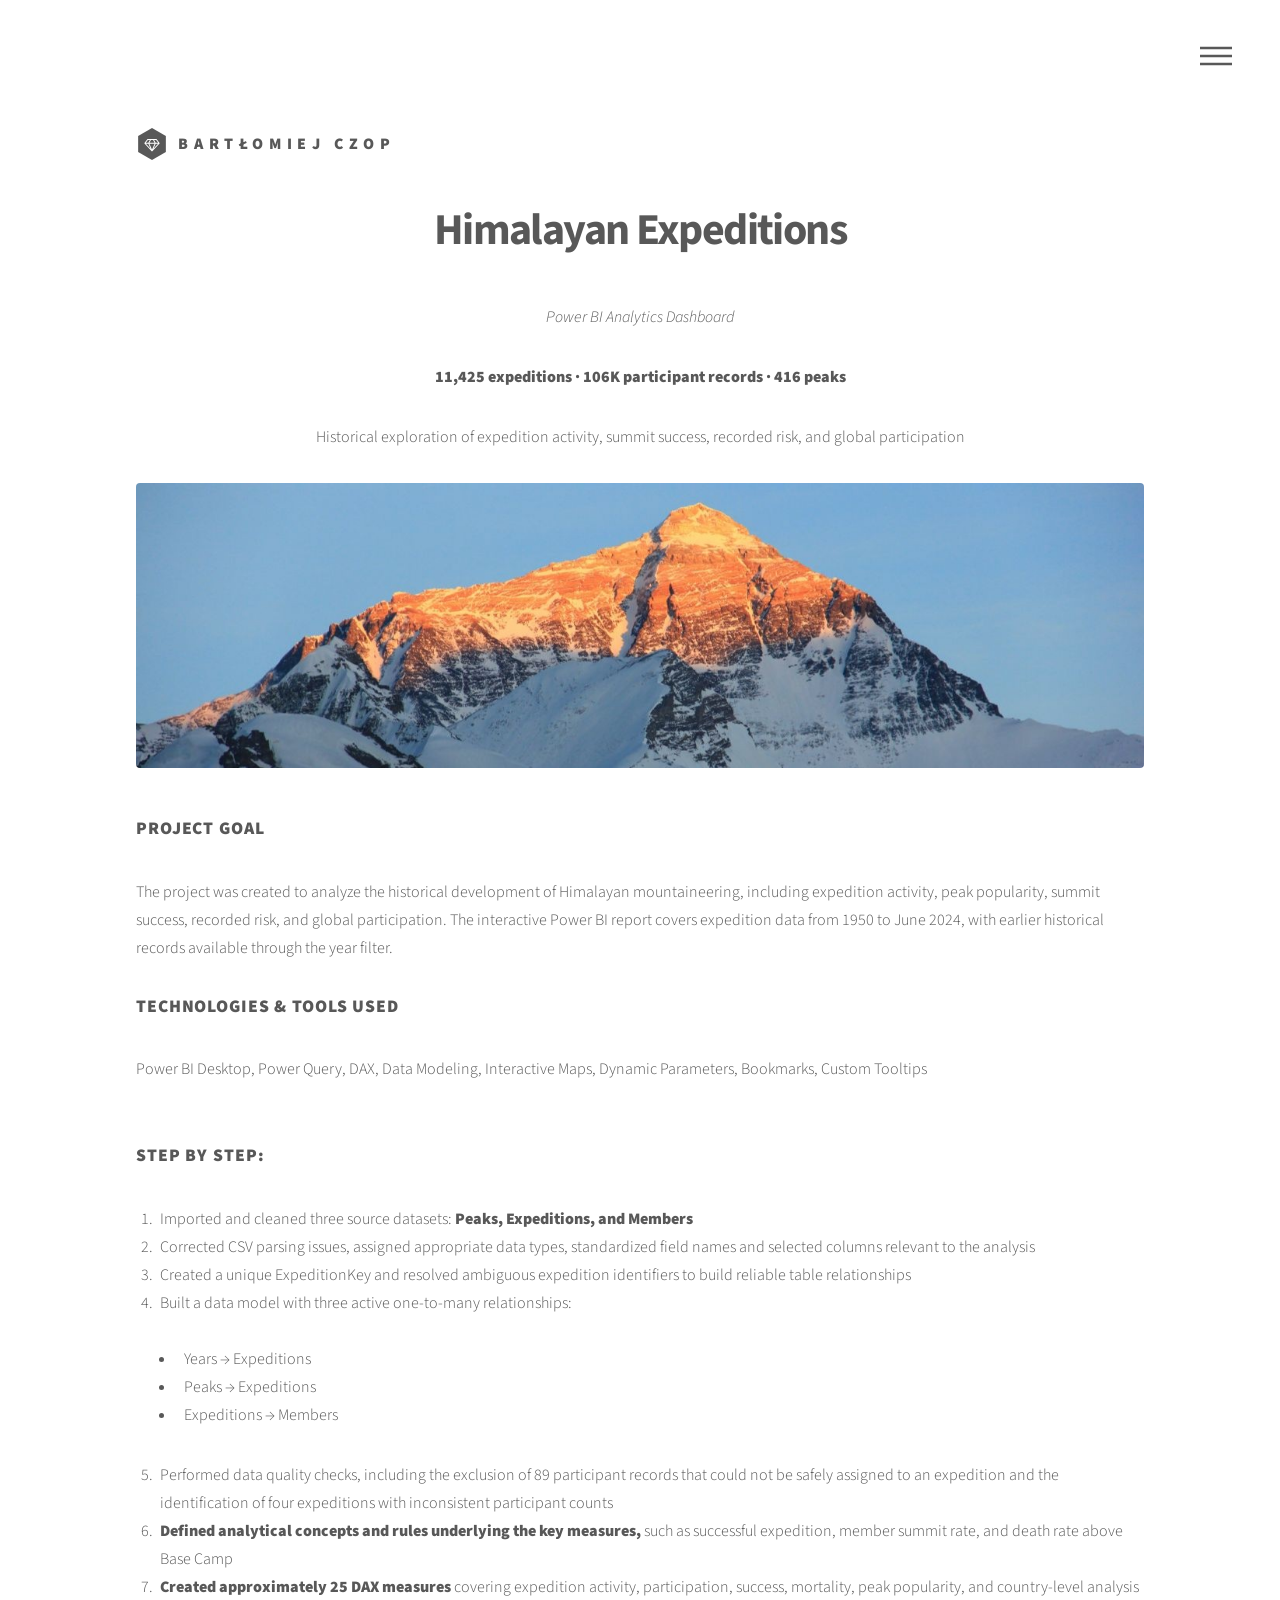
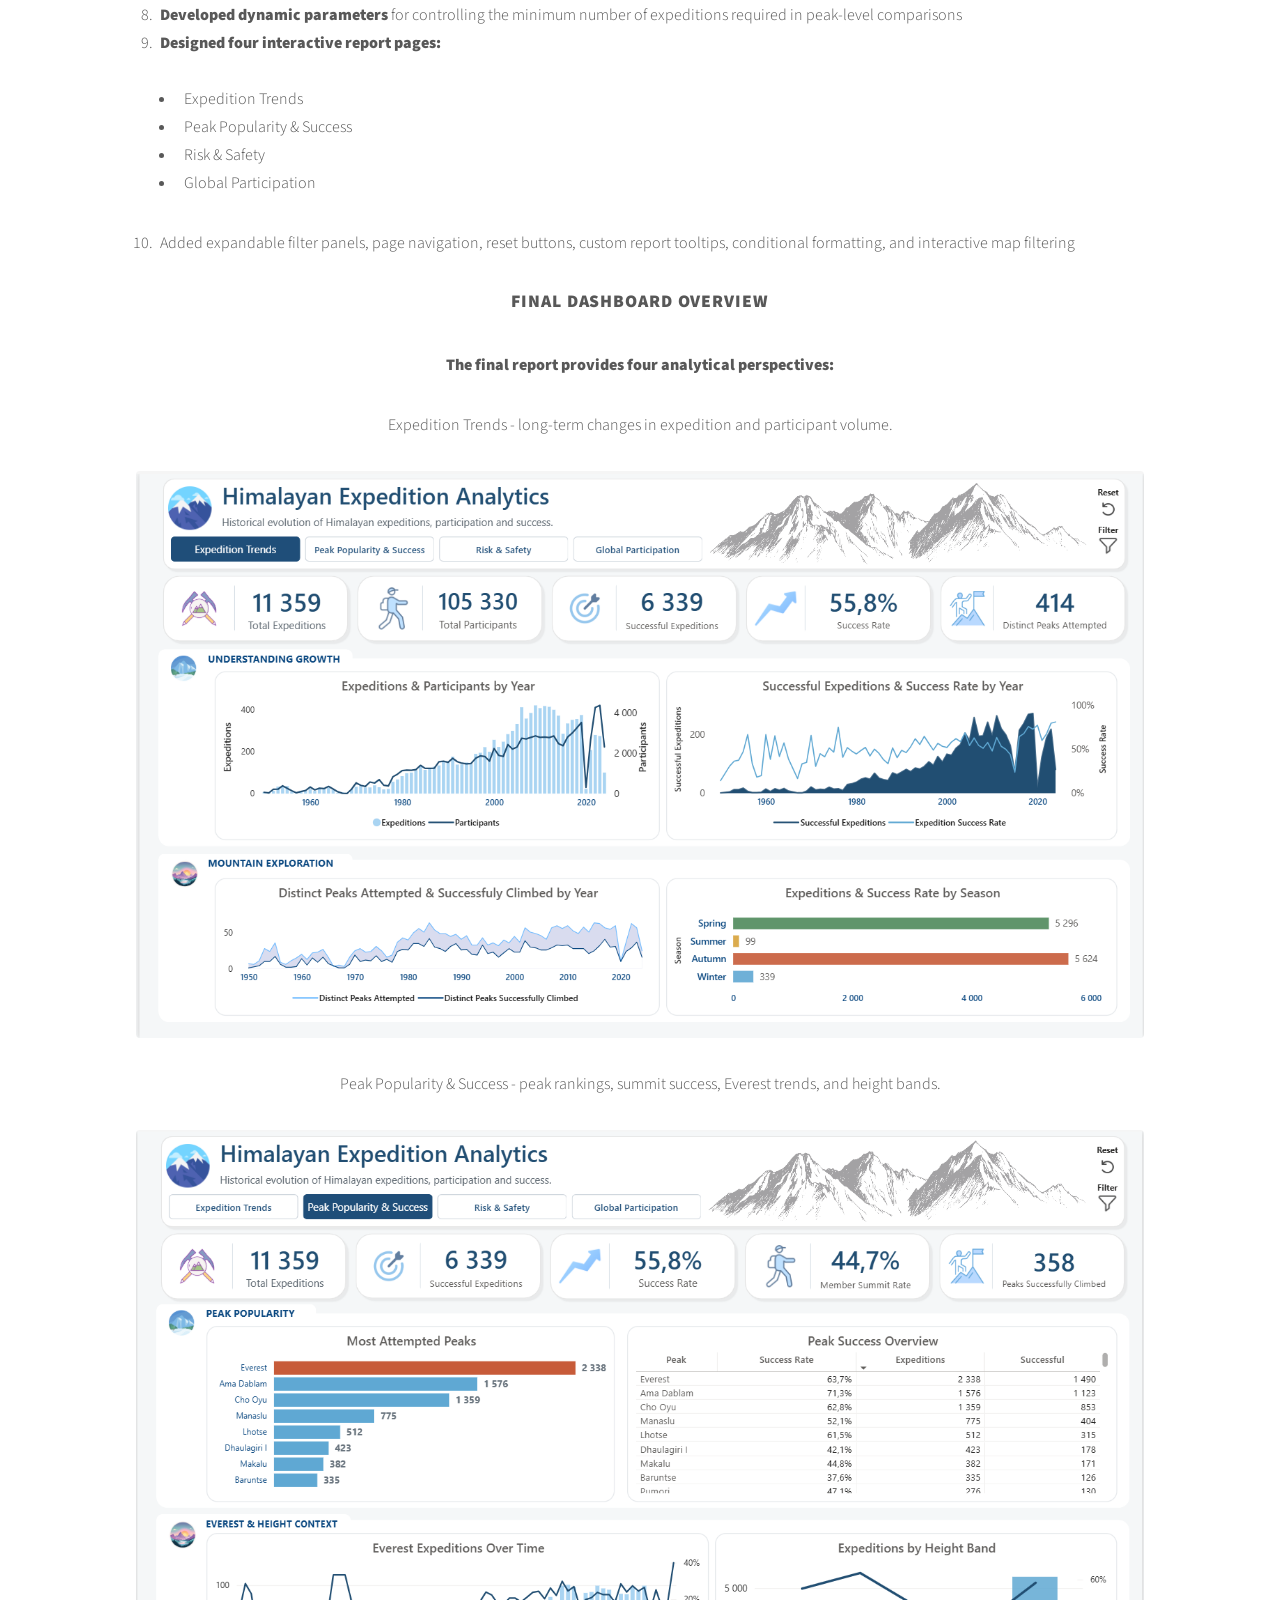
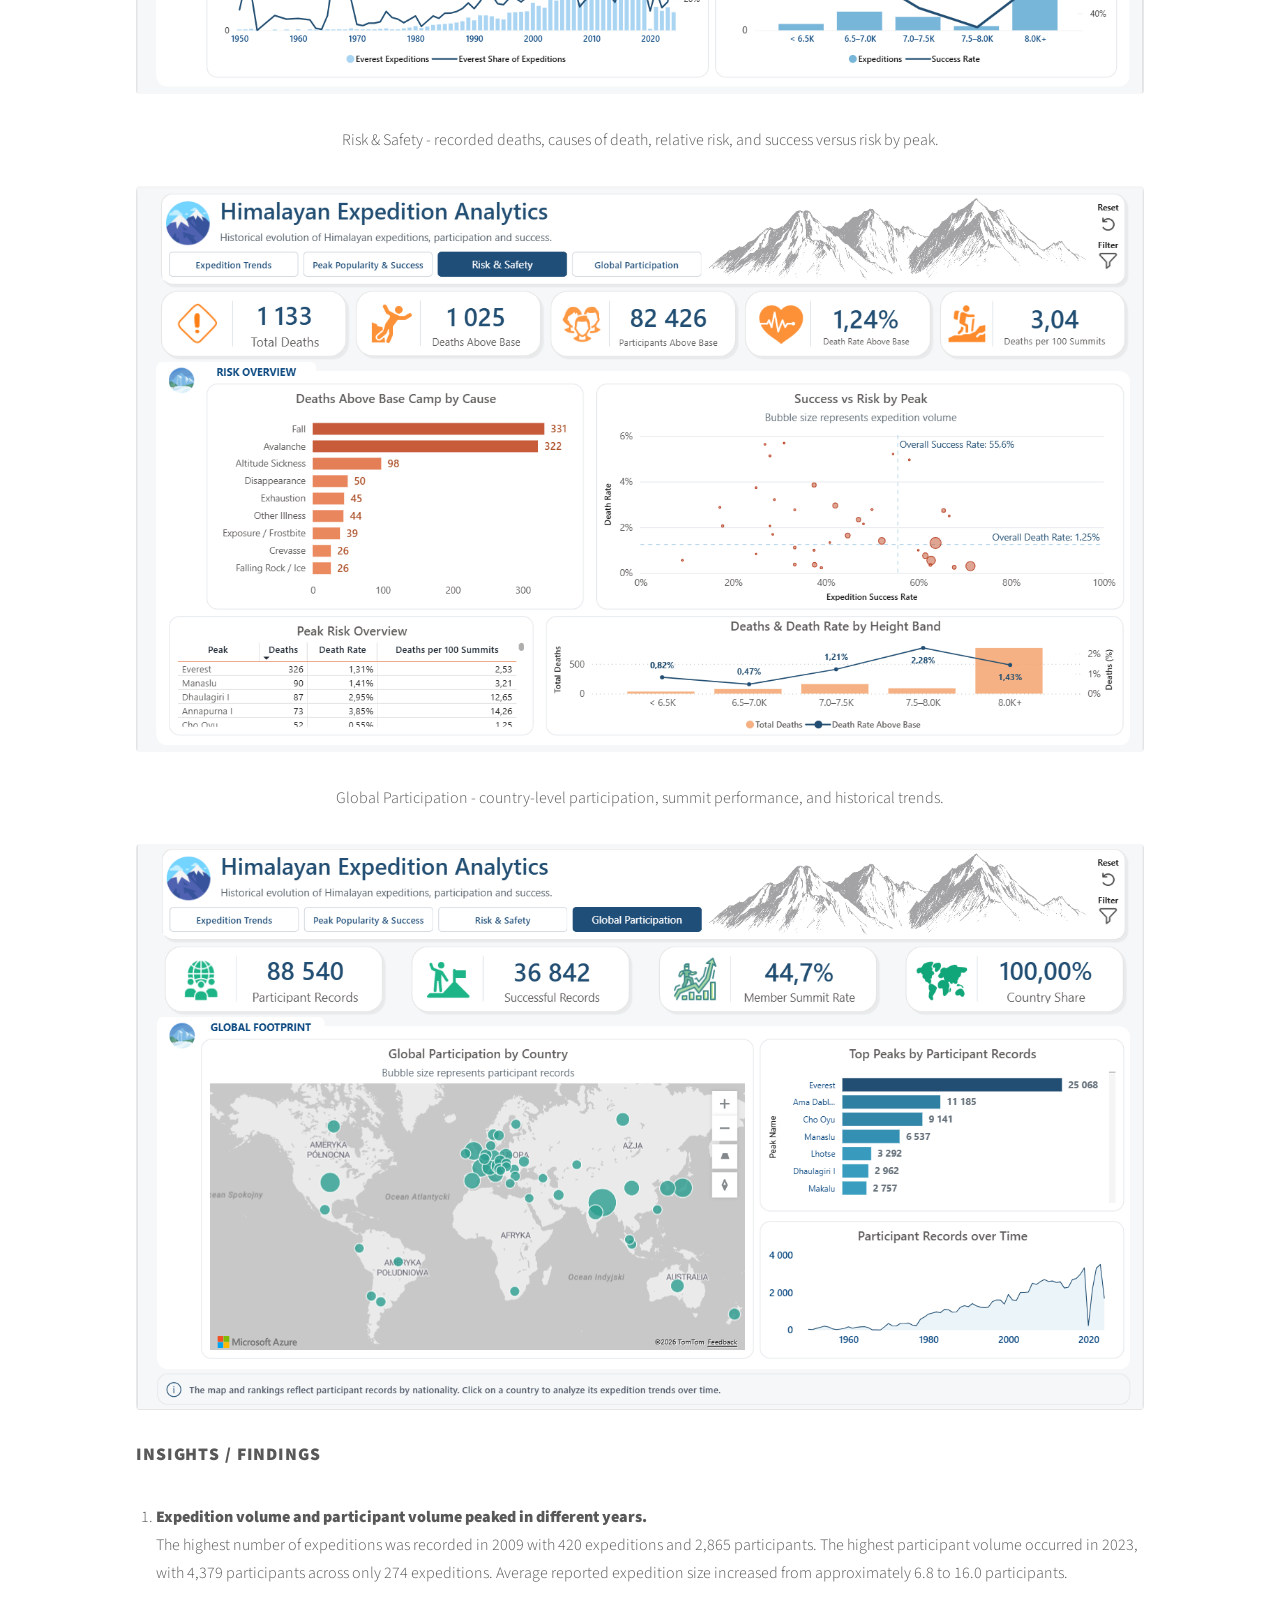
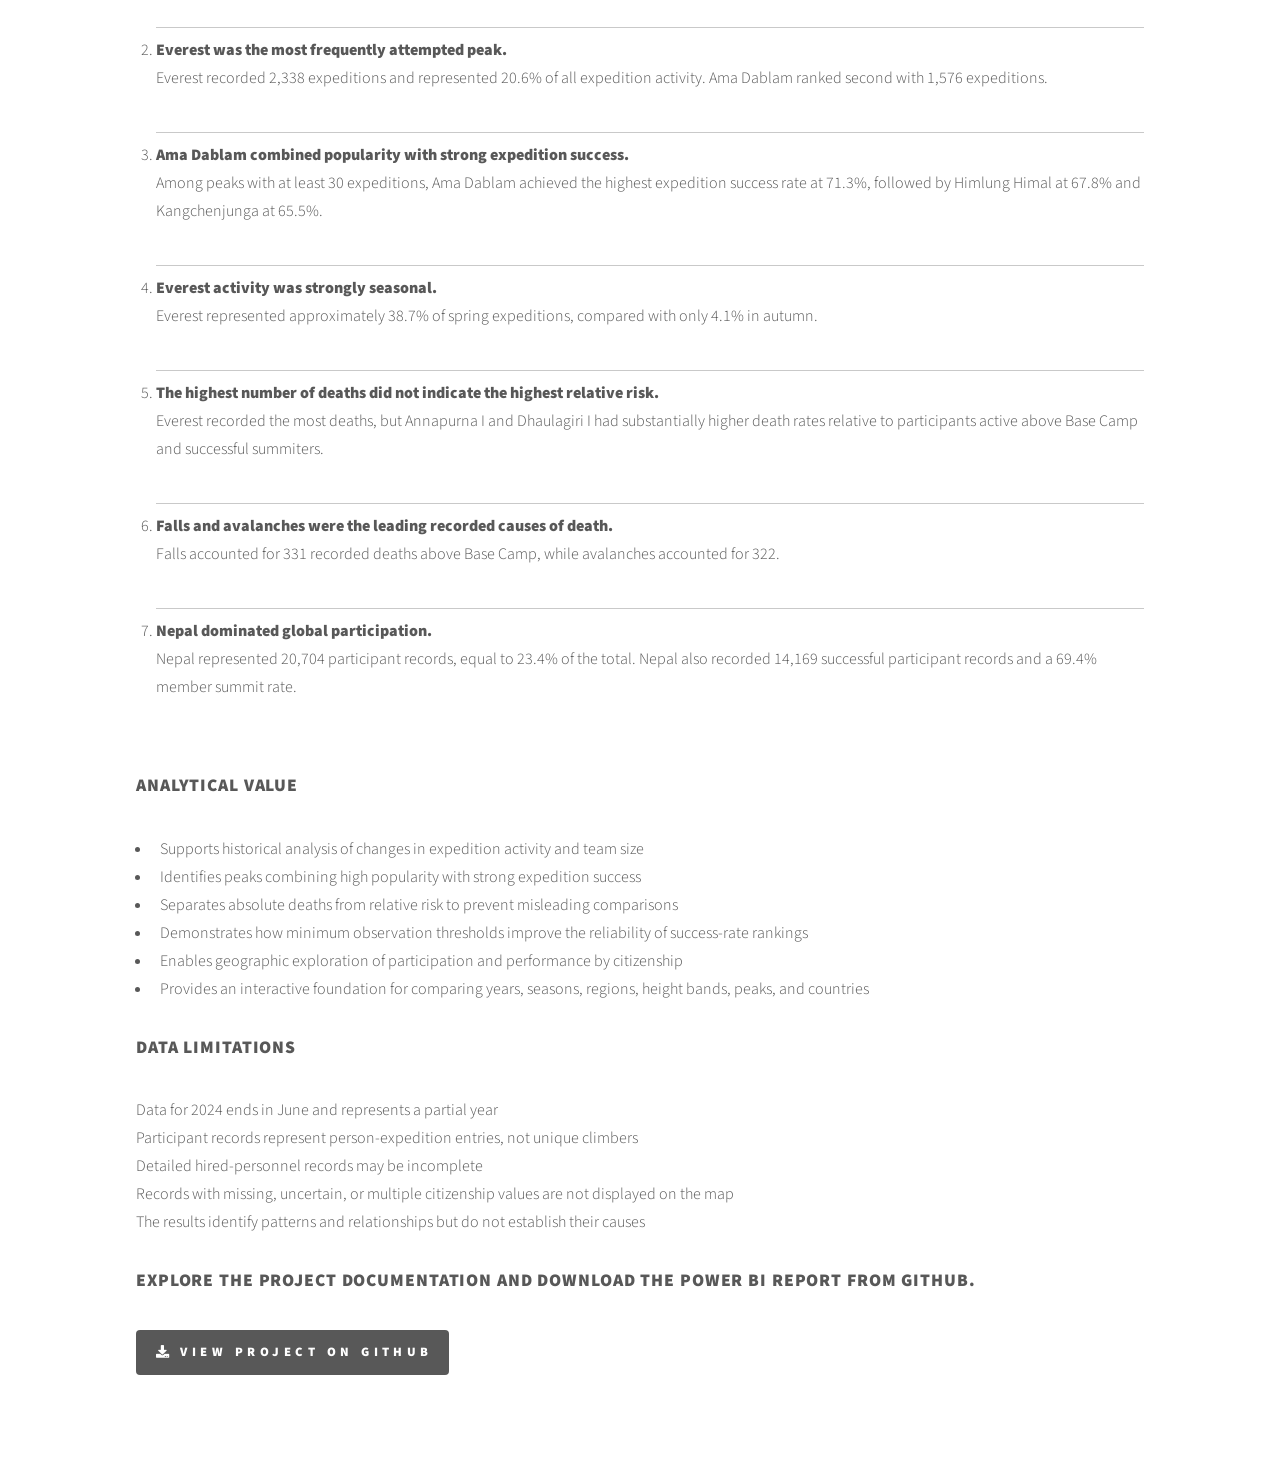
==== commit 01a4a2a5: "Update himalayan.html" ====
--- a/himalayan.html
+++ b/himalayan.html
@@ -69,7 +69,7 @@
 				<h2>Technologies & Tools Used</h2>
 				
 				<p>
-					Power BI Desktop, Power Query, DAX, Data Modeling, Azure Maps, What-if Parameters, Bookmarks, Custom Tooltips
+					Power BI Desktop, Power Query, DAX, Data Modeling, Interactive Maps, Dynamic Parameters, Bookmarks, Custom Tooltips
 				</p><br>
 				
 				<h2>Step by Step:</h2>
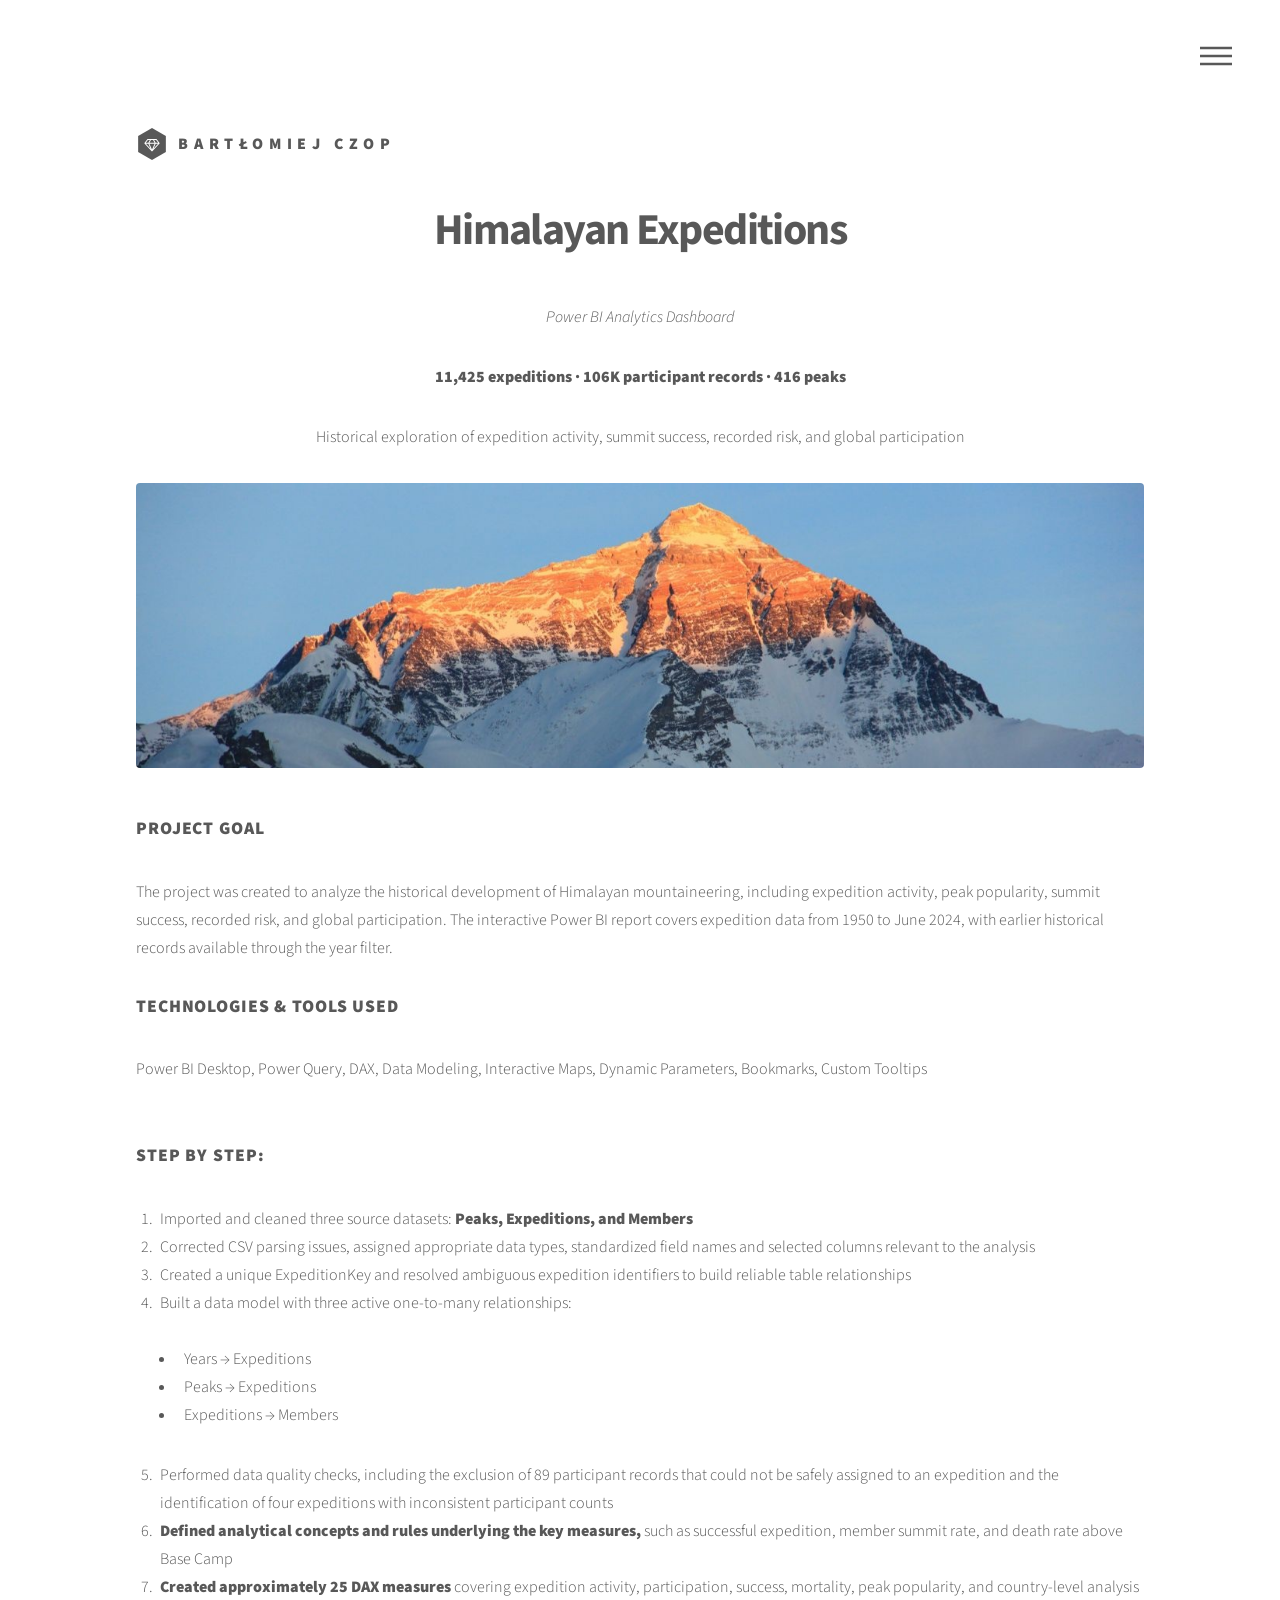
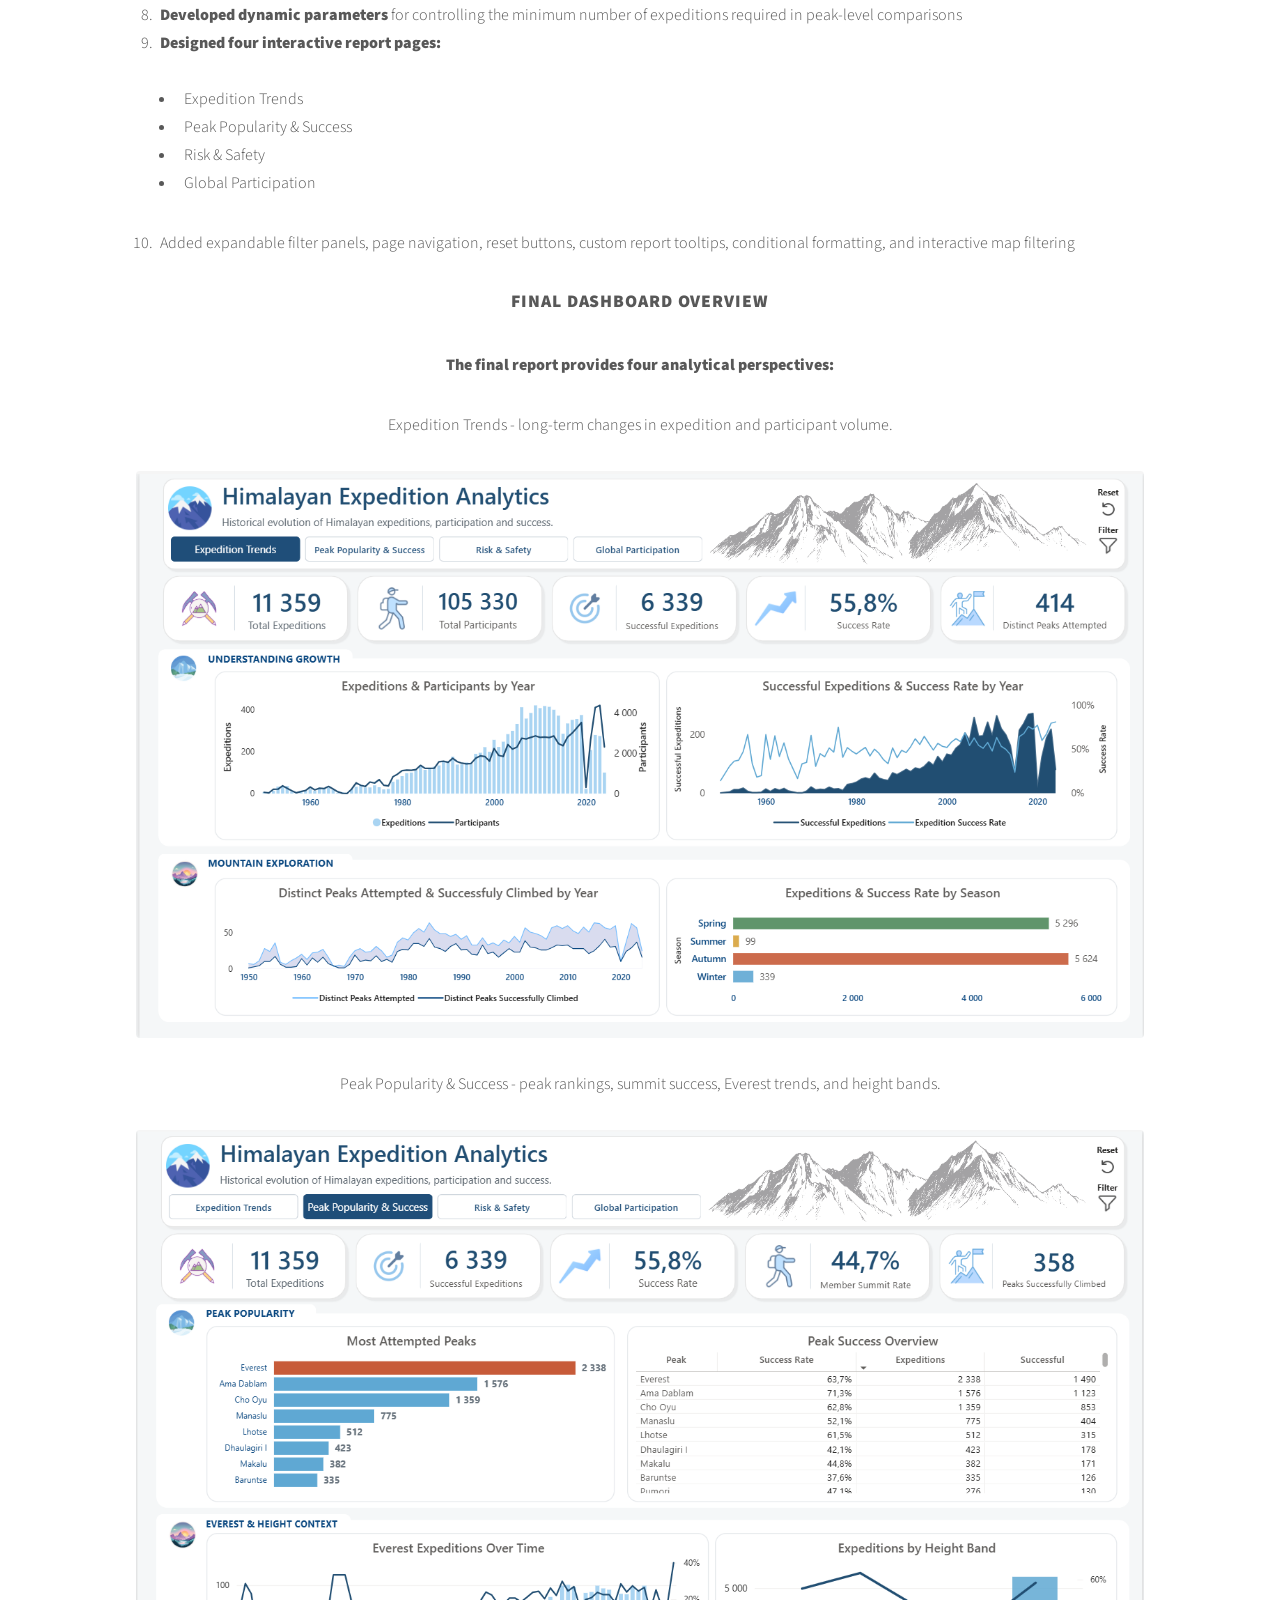
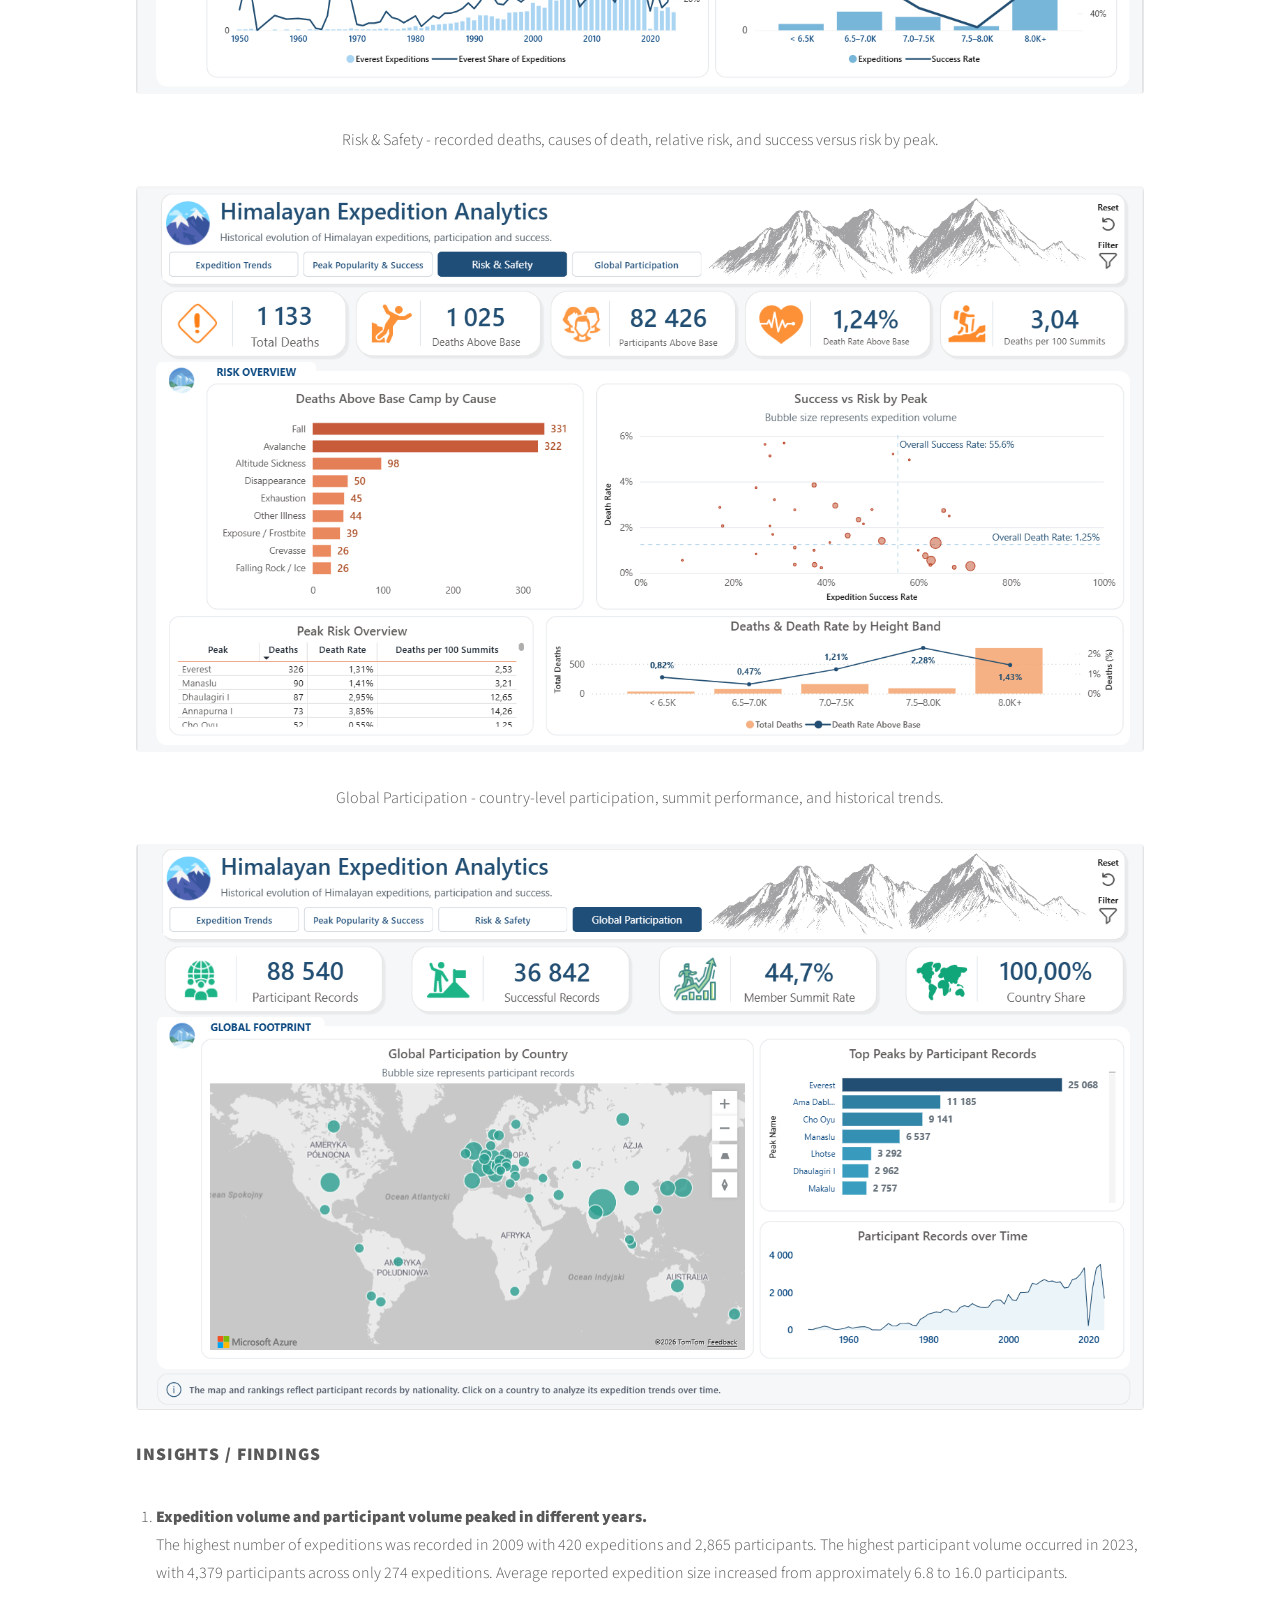
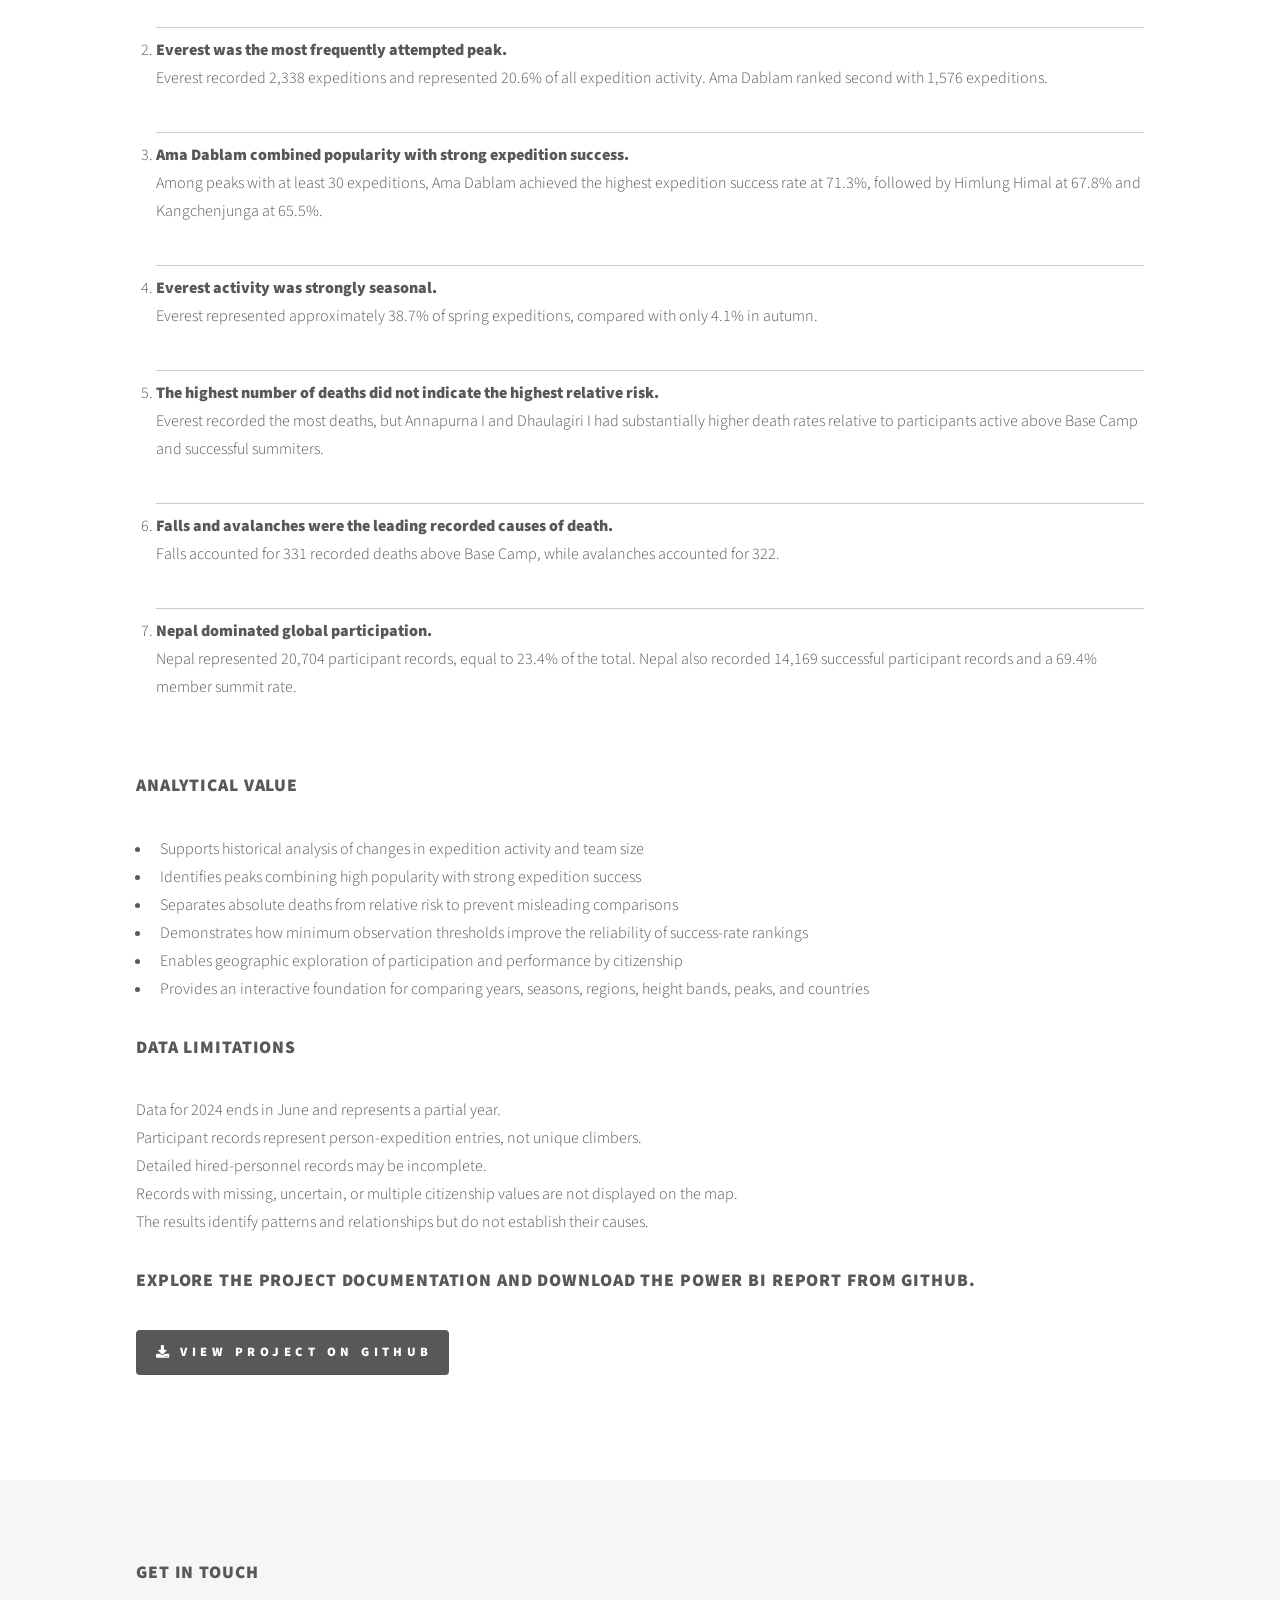
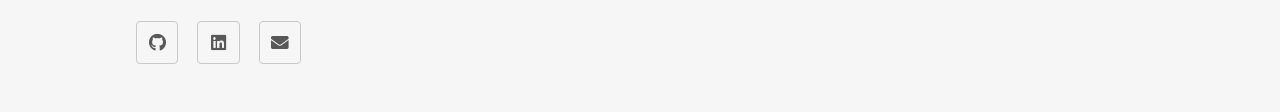
==== commit 94f0a370: "Update himalayan.html" ====
--- a/himalayan.html
+++ b/himalayan.html
@@ -174,19 +174,30 @@
 				
 				<h2>Data Limitations</h2>
 				<div>
-					<p>Data for 2024 ends in June and represents a partial year<br>
-					Participant records represent person-expedition entries, not unique climbers<br>
-					Detailed hired-personnel records may be incomplete<br>
-					Records with missing, uncertain, or multiple citizenship values are not displayed on the map<br>
-					The results identify patterns and relationships but do not establish their causes</p>
+					<p>Data for 2024 ends in June and represents a partial year.<br>
+					Participant records represent person-expedition entries, not unique climbers.<br>
+					Detailed hired-personnel records may be incomplete.<br>
+					Records with missing, uncertain, or multiple citizenship values are not displayed on the map.<br>
+					The results identify patterns and relationships but do not establish their causes.</p>
 				</div>
 			<h2>Explore the project documentation and download the Power BI report from GitHub.</h2>
 			<a href="https://github.com/Rezzt-93/-data-analytics-portfolio-projects/tree/main/powerbi/himalayan%20expeditions" class="button primary icon solid fa-download">View Project on GitHub</a>
 				
 			</div>
 		</div>
-
-
+			<!-- Footer -->
+			<footer id="footer">
+						<div class="inner">
+							<section>
+								<h2>Get in touch</h2>
+								<ul class="icons">
+									<li><a href="https://github.com/Rezzt-93/-data-analytics-portfolio-projects" class="icon brands style2 fa-github"><span class="label">GitHub</span></a></li>
+									<li><a href="https://www.linkedin.com/in/bartlomiej-czop/" class="icon brands style2 fa-linkedin"><span class="label">LinkedIn</span></a></li>
+									<li><a href="mailto:Bartlomiej.czop1@gmail.com" class="icon solid style2 fa-envelope"><span class="label">Email</span></a></li>
+								</ul>
+							</section>
+						</div>
+					</footer>
 	</div>
 
 	<!-- Scripts -->
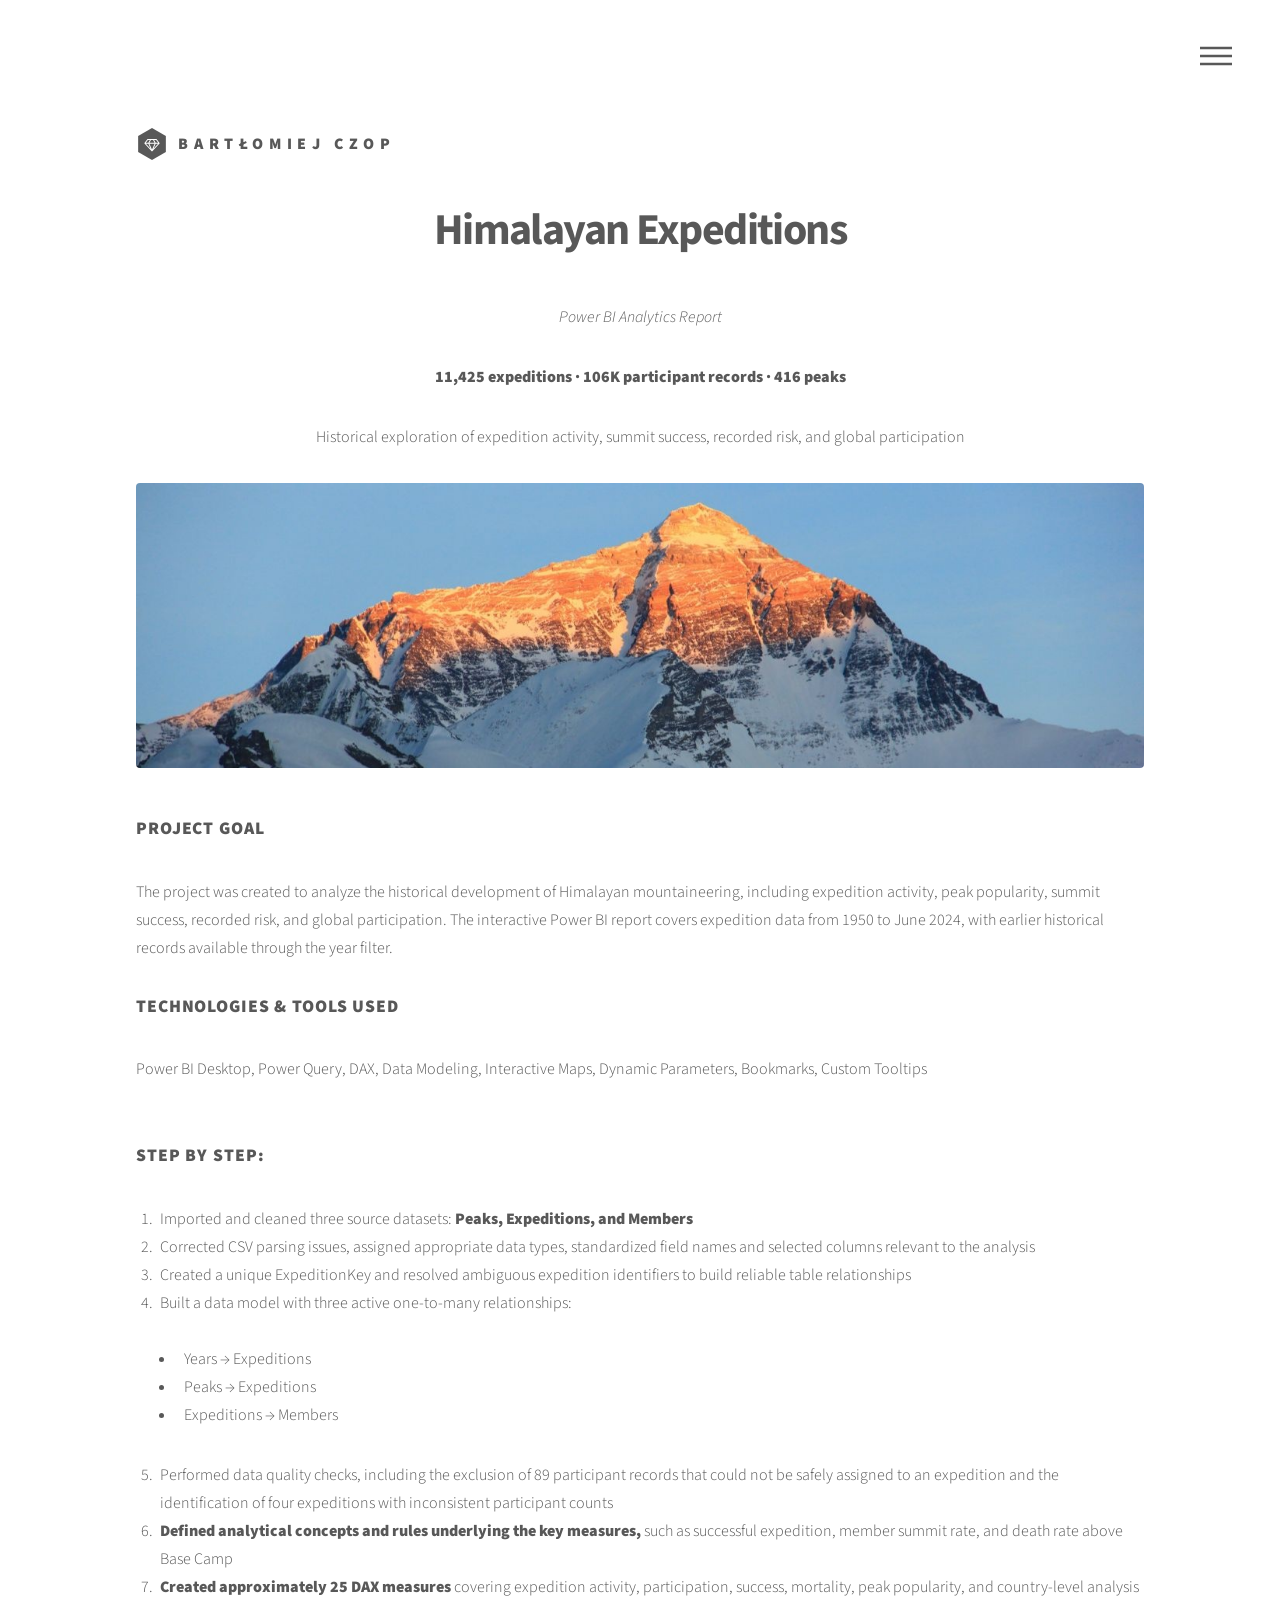
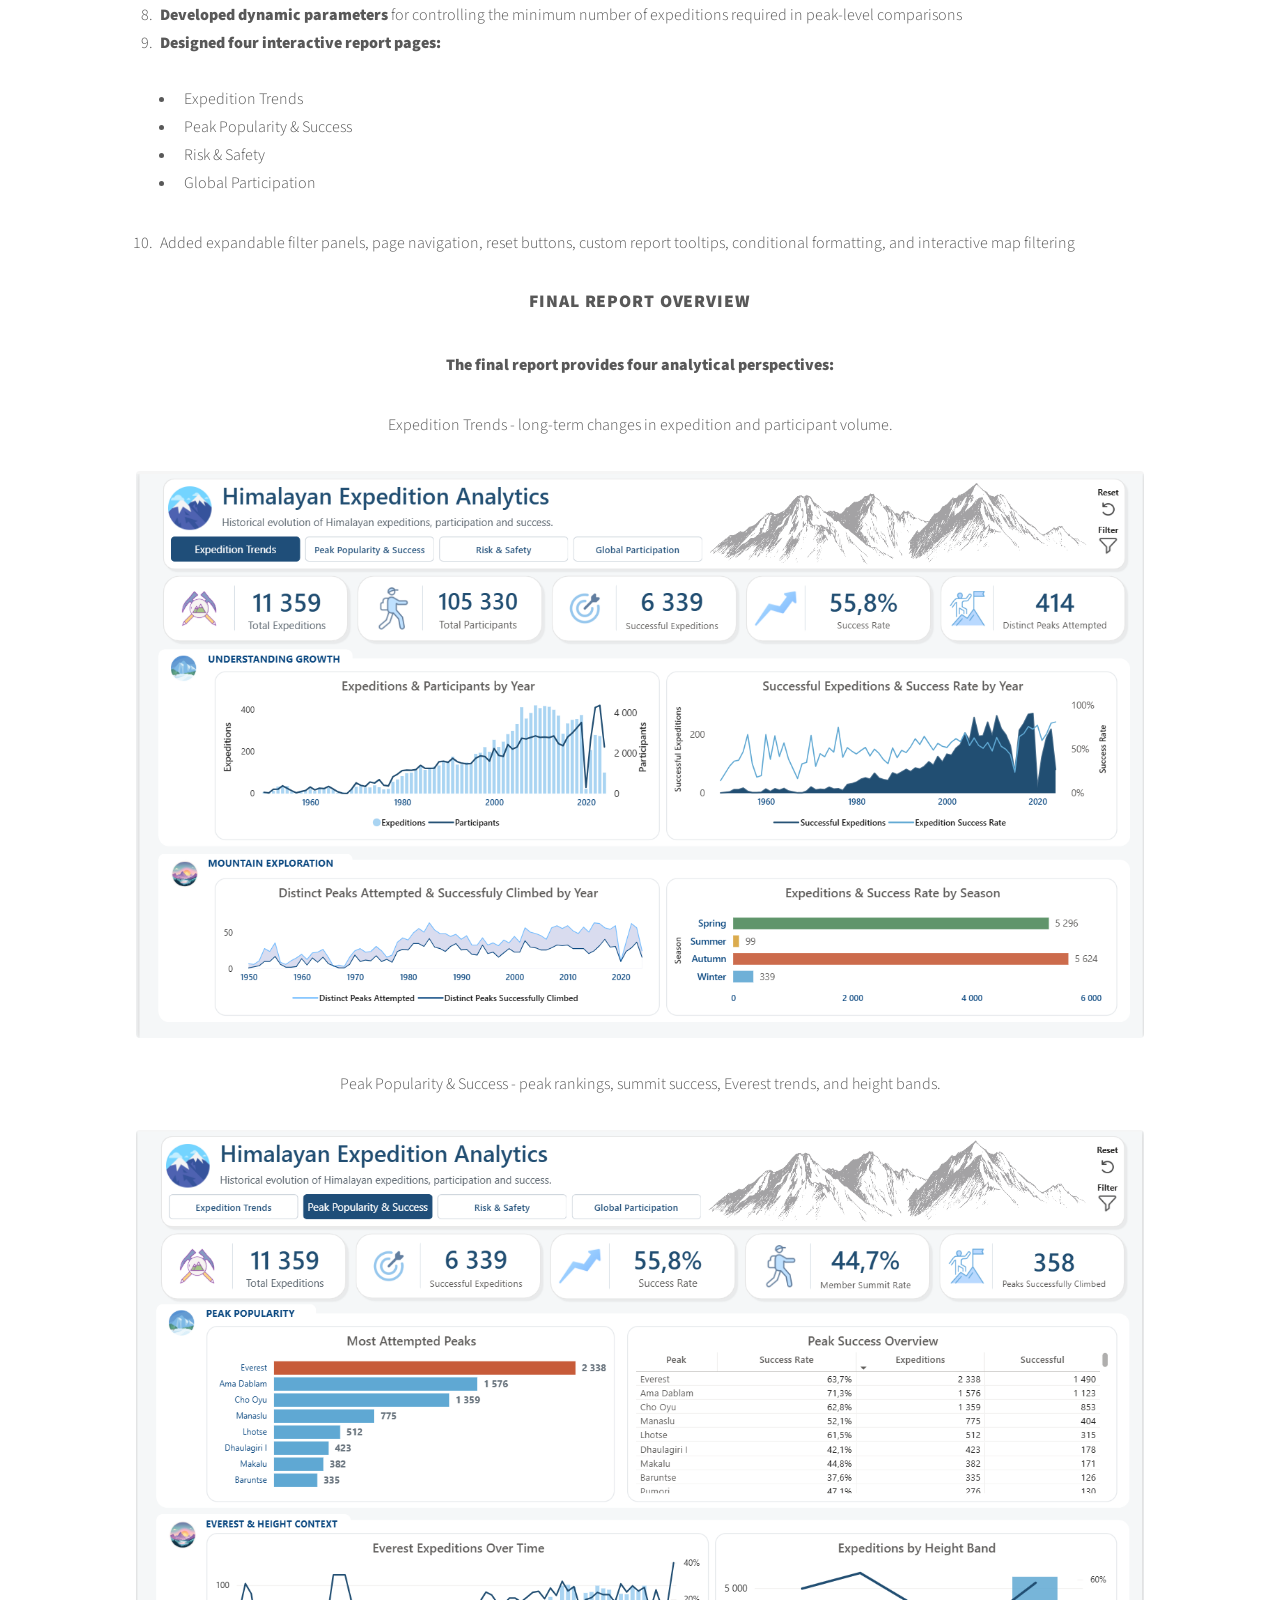
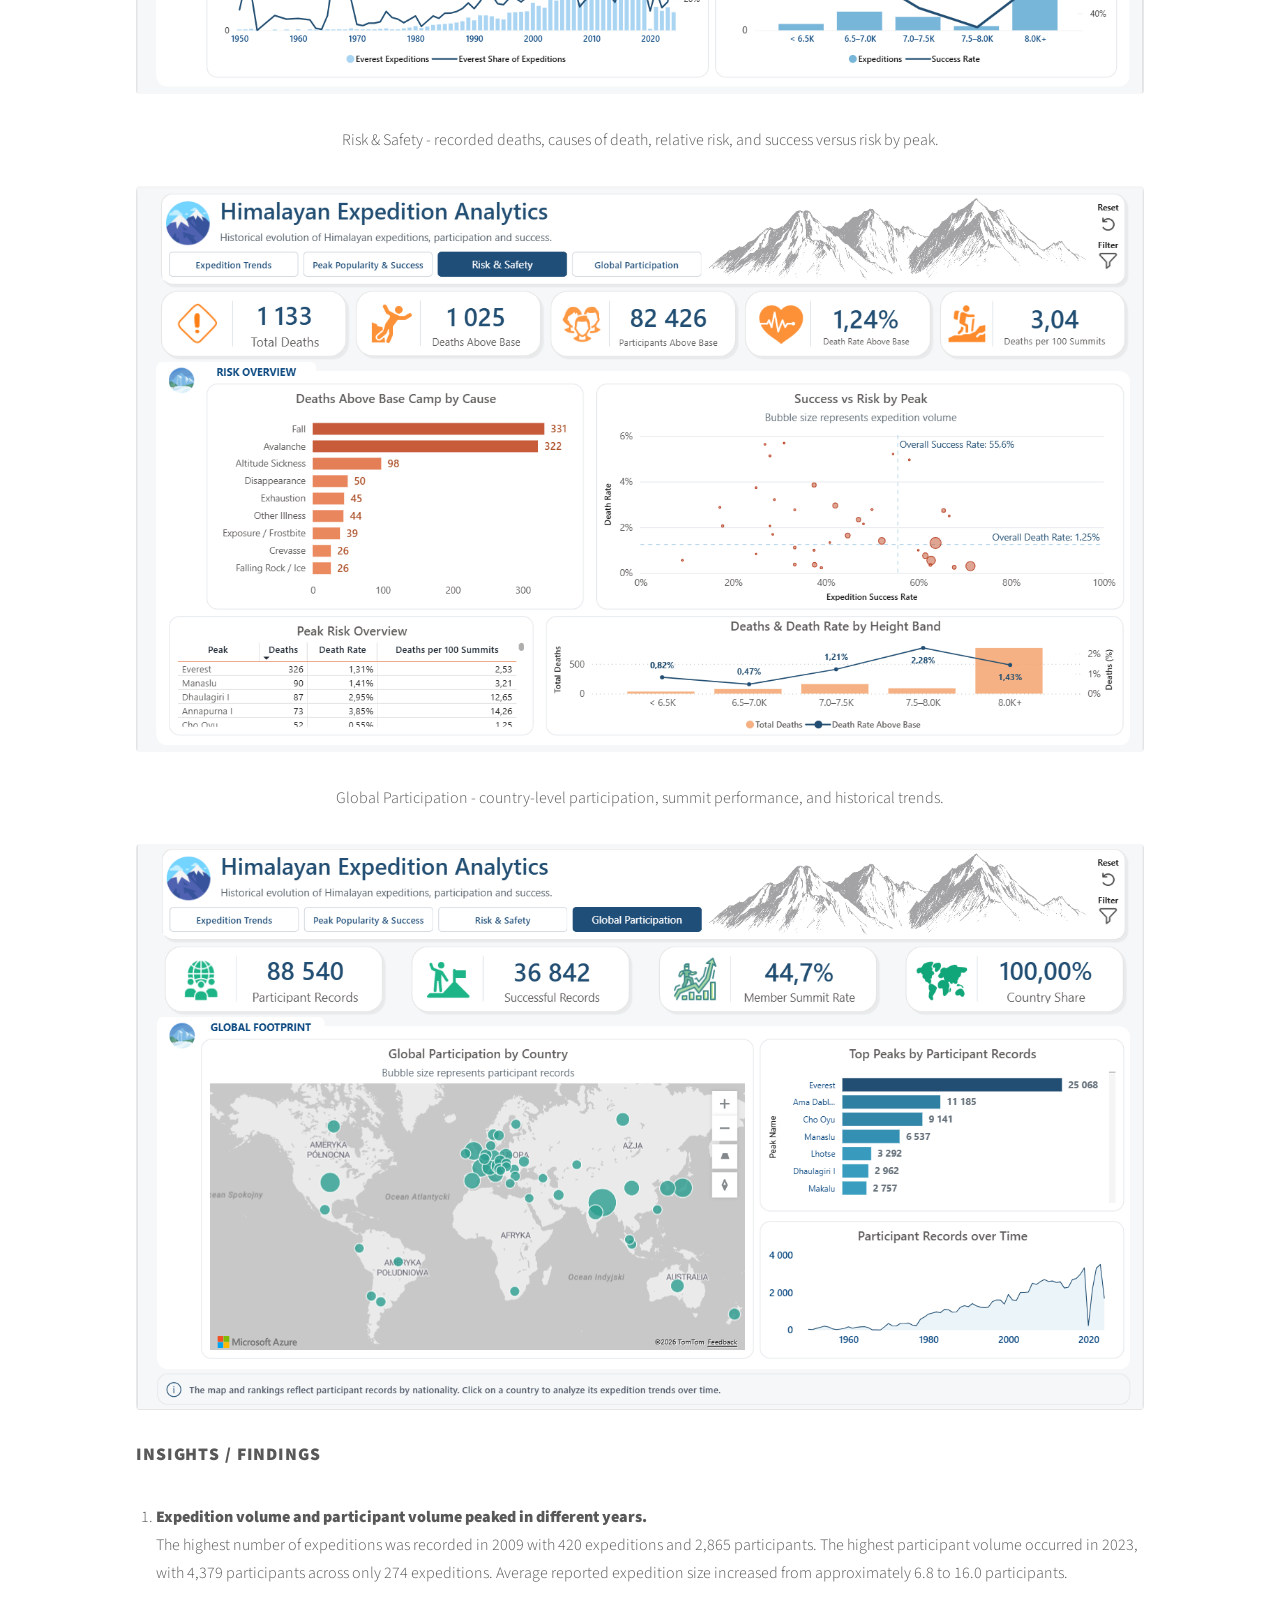
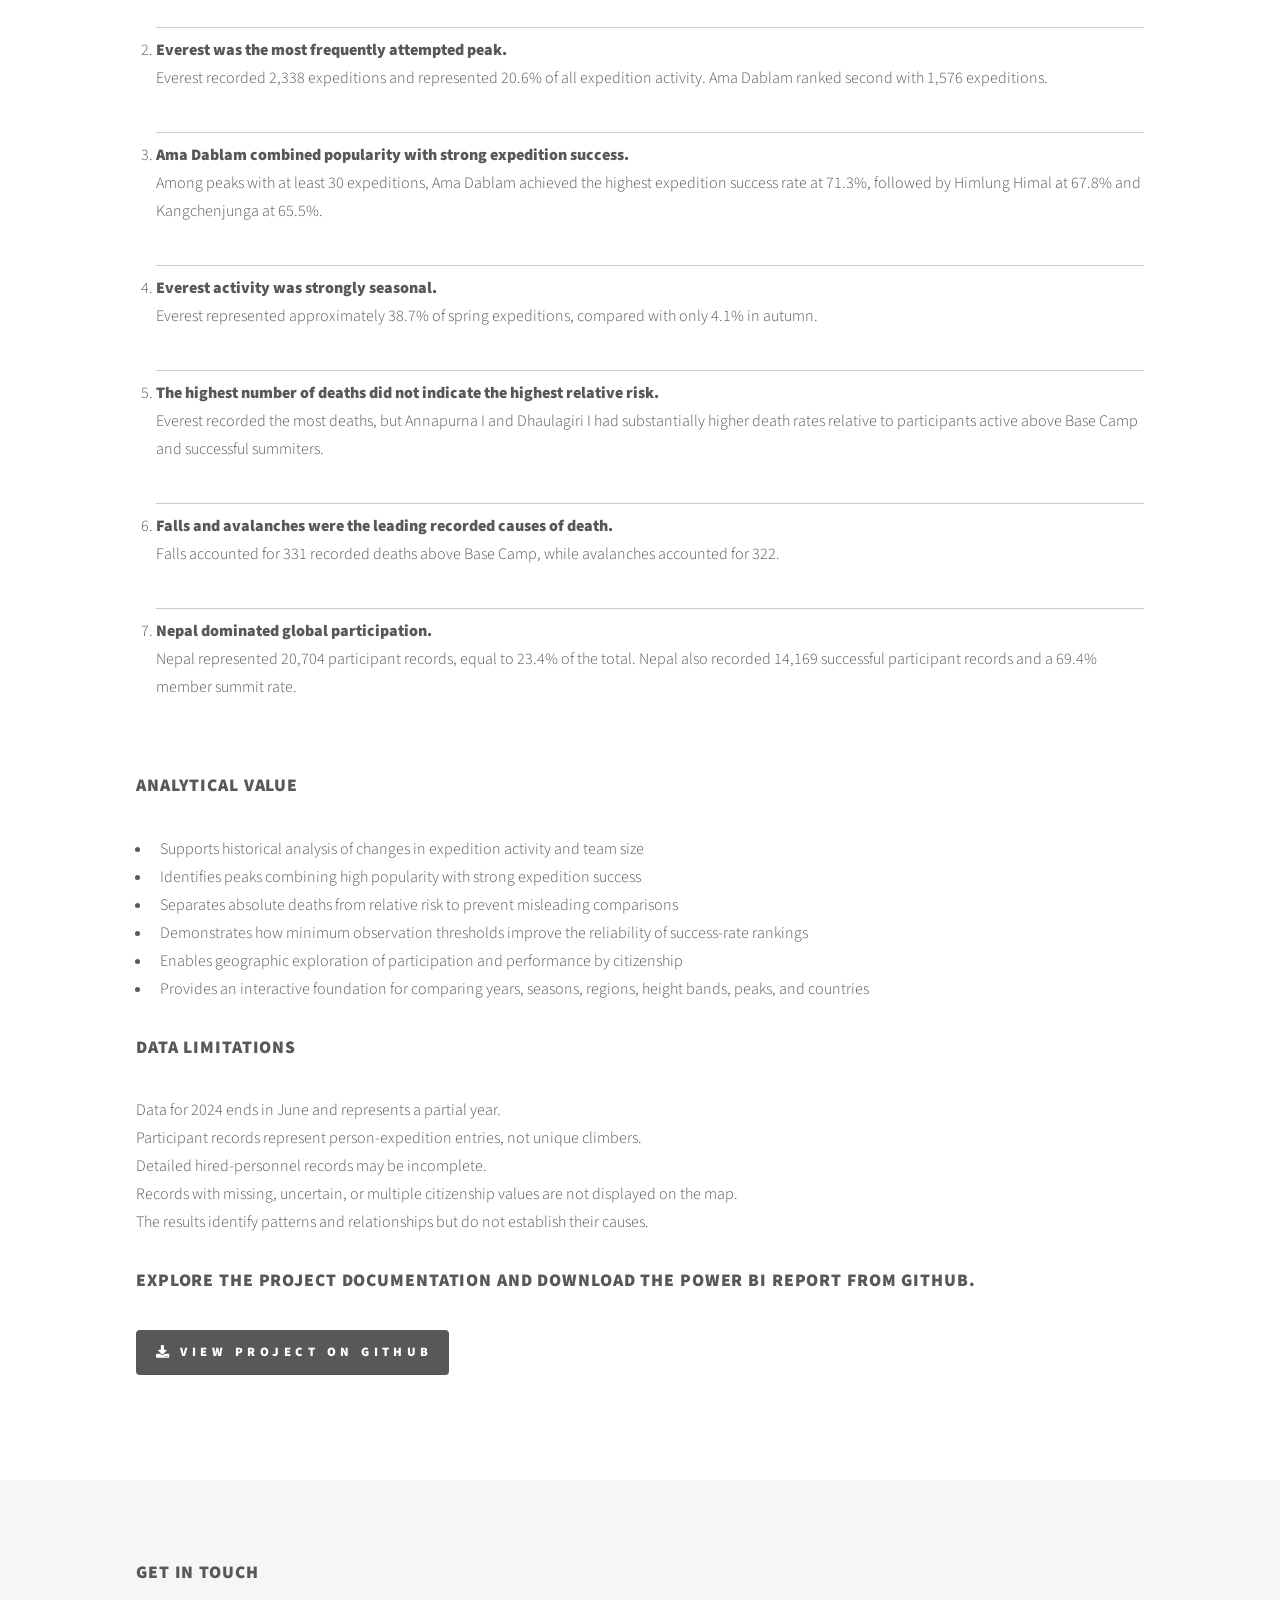
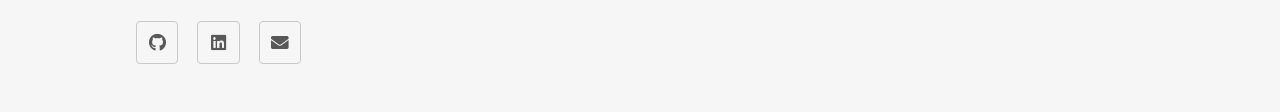
==== commit 66198ff2: "Update himalayan.html" ====
--- a/himalayan.html
+++ b/himalayan.html
@@ -7,7 +7,7 @@
 <html>
 
 <head>
-	<title>Himalayan Expeditions - Analytics Dashboard</title>
+	<title>Himalayan Expeditions - Analytics Report</title>
 	<meta charset="utf-8" />
 	<meta name="viewport" content="width=device-width, initial-scale=1, user-scalable=no" />
 	<link rel="stylesheet" href="assets/css/main.css" />
@@ -46,7 +46,7 @@
 			<ul>
 				<li><a href="index.html">Home</a></li>
 				<li><a href="stripe.html">Stripe Transactions Dashboard</a></li>
-				<li><a href="himalayan.html">Himalayan Expeditions Dashboard</a></li>
+				<li><a href="himalayan.html">Himalayan Expeditions Report</a></li>
 			</ul>
 		</nav>
 
@@ -55,7 +55,7 @@
 			<div class="inner">
 				<center>
 					<h1>Himalayan Expeditions</h1>
-					<p><i>Power BI Analytics Dashboard</i></p>
+					<p><i>Power BI Analytics Report</i></p>
 					<p><strong>11,425 expeditions · 106K participant records · 416 peaks</strong></p>
 					<p>Historical exploration of expedition activity, summit success, recorded risk, and global participation</p>
 				</center>
@@ -102,7 +102,7 @@
 					</ol>
 				</div>
 				<center>
-					<h2>Final Dashboard Overview</h2>
+					<h2>Final Report Overview</h2>
 					<div>
 						<p><strong>The final report provides four analytical perspectives:</strong></p>
 						<p>Expedition Trends - long-term changes in expedition and participant volume.</p>
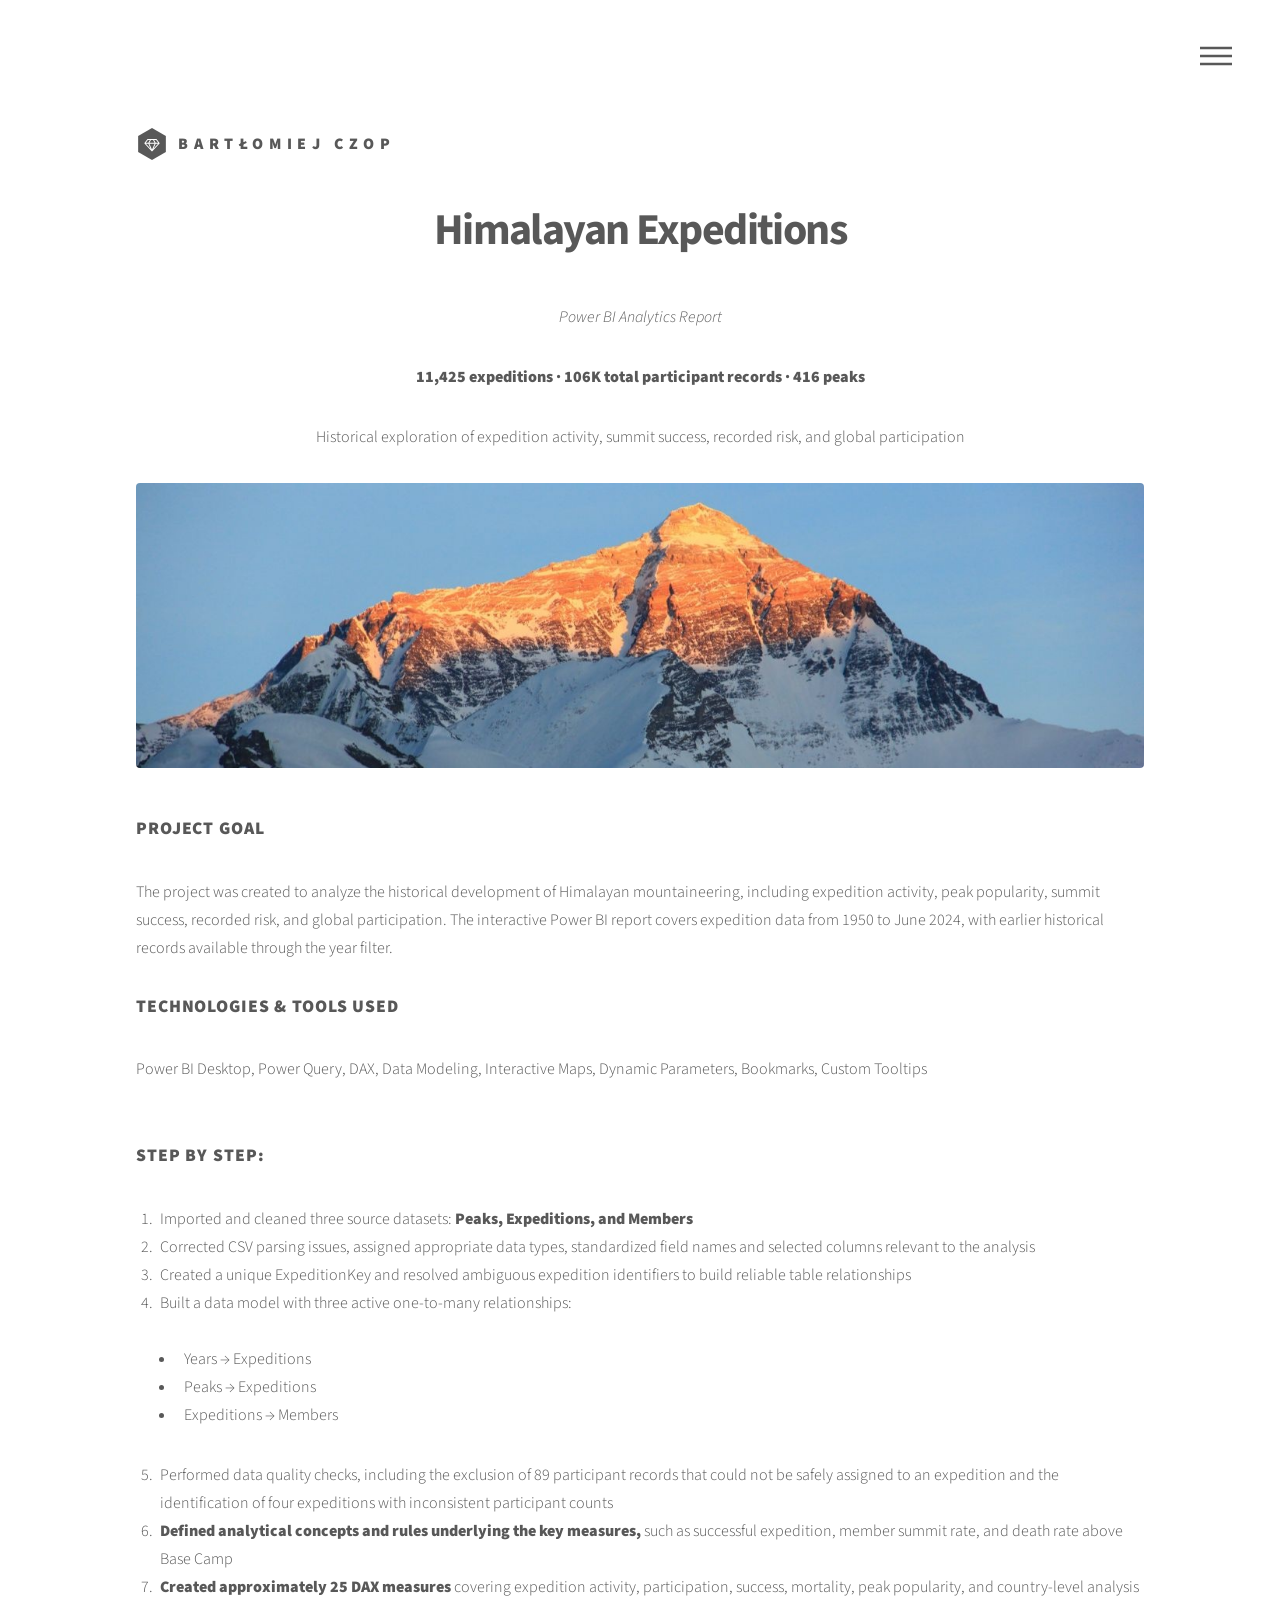
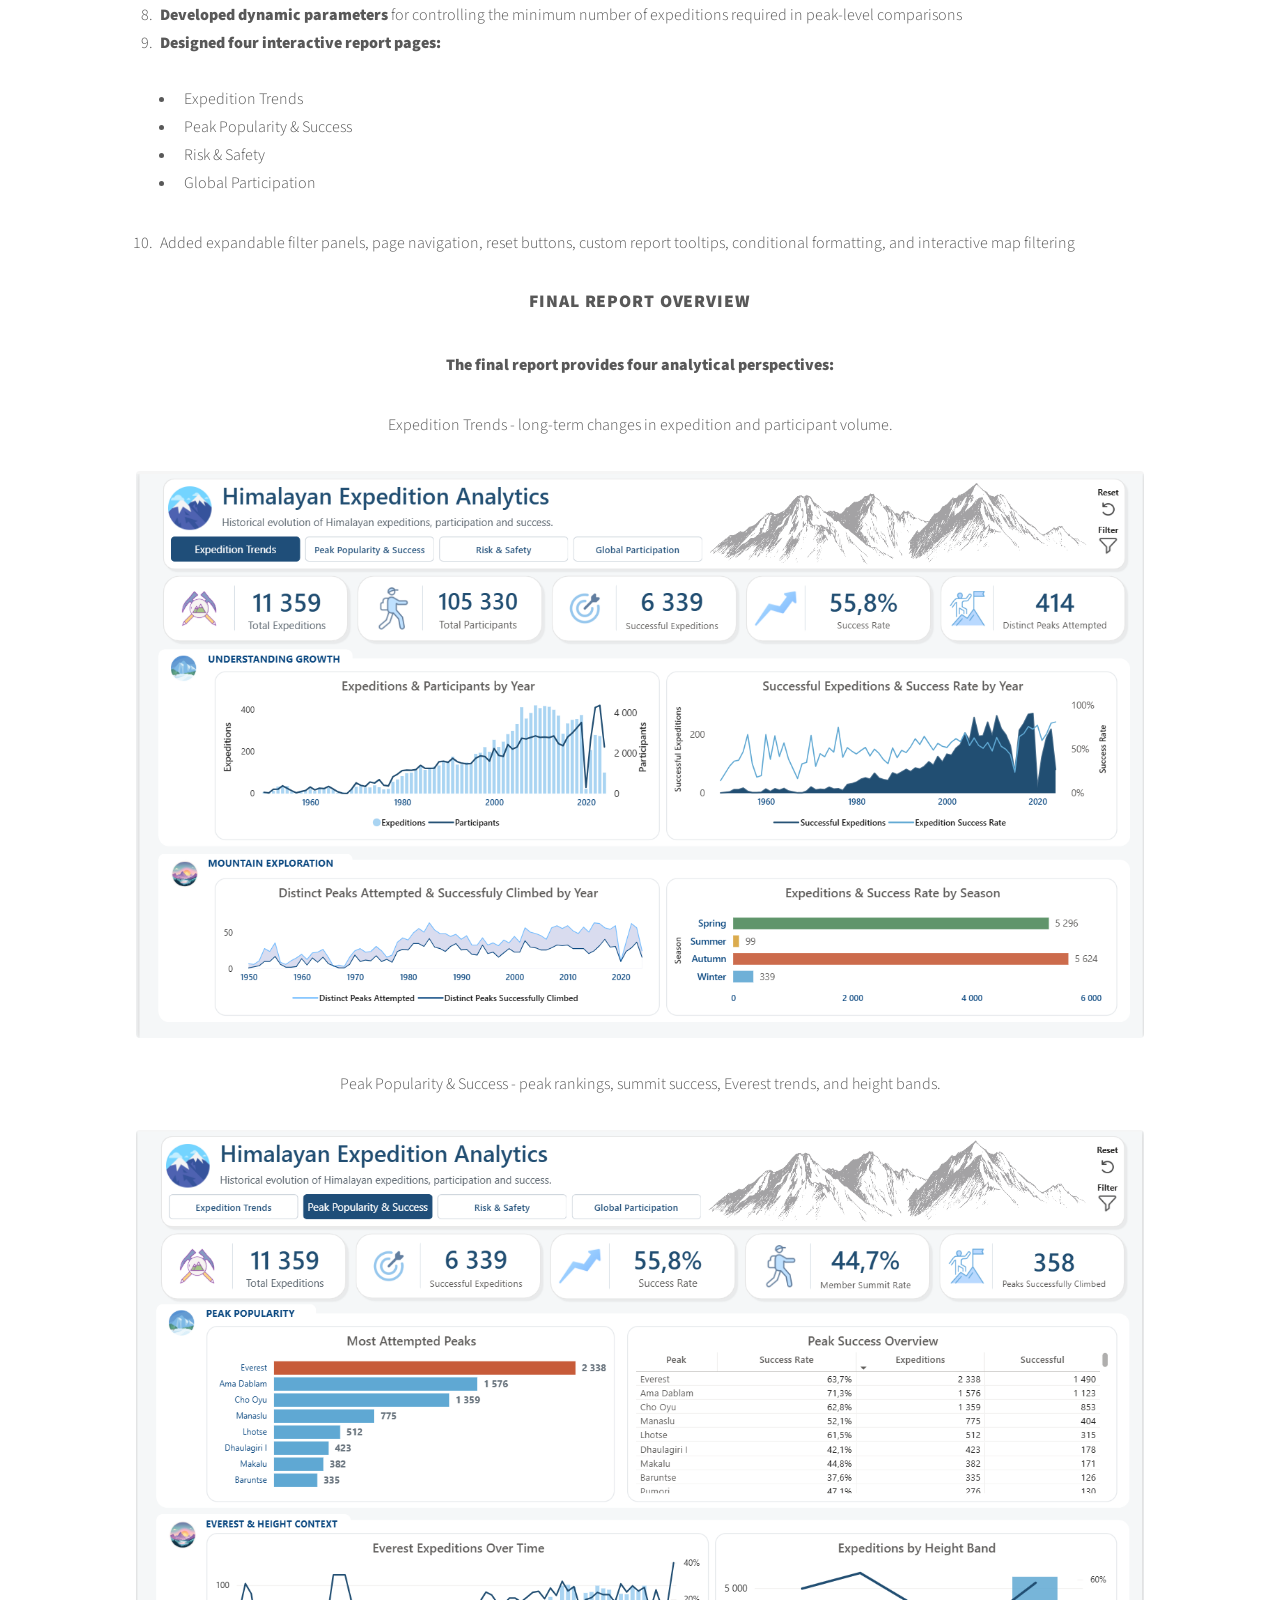
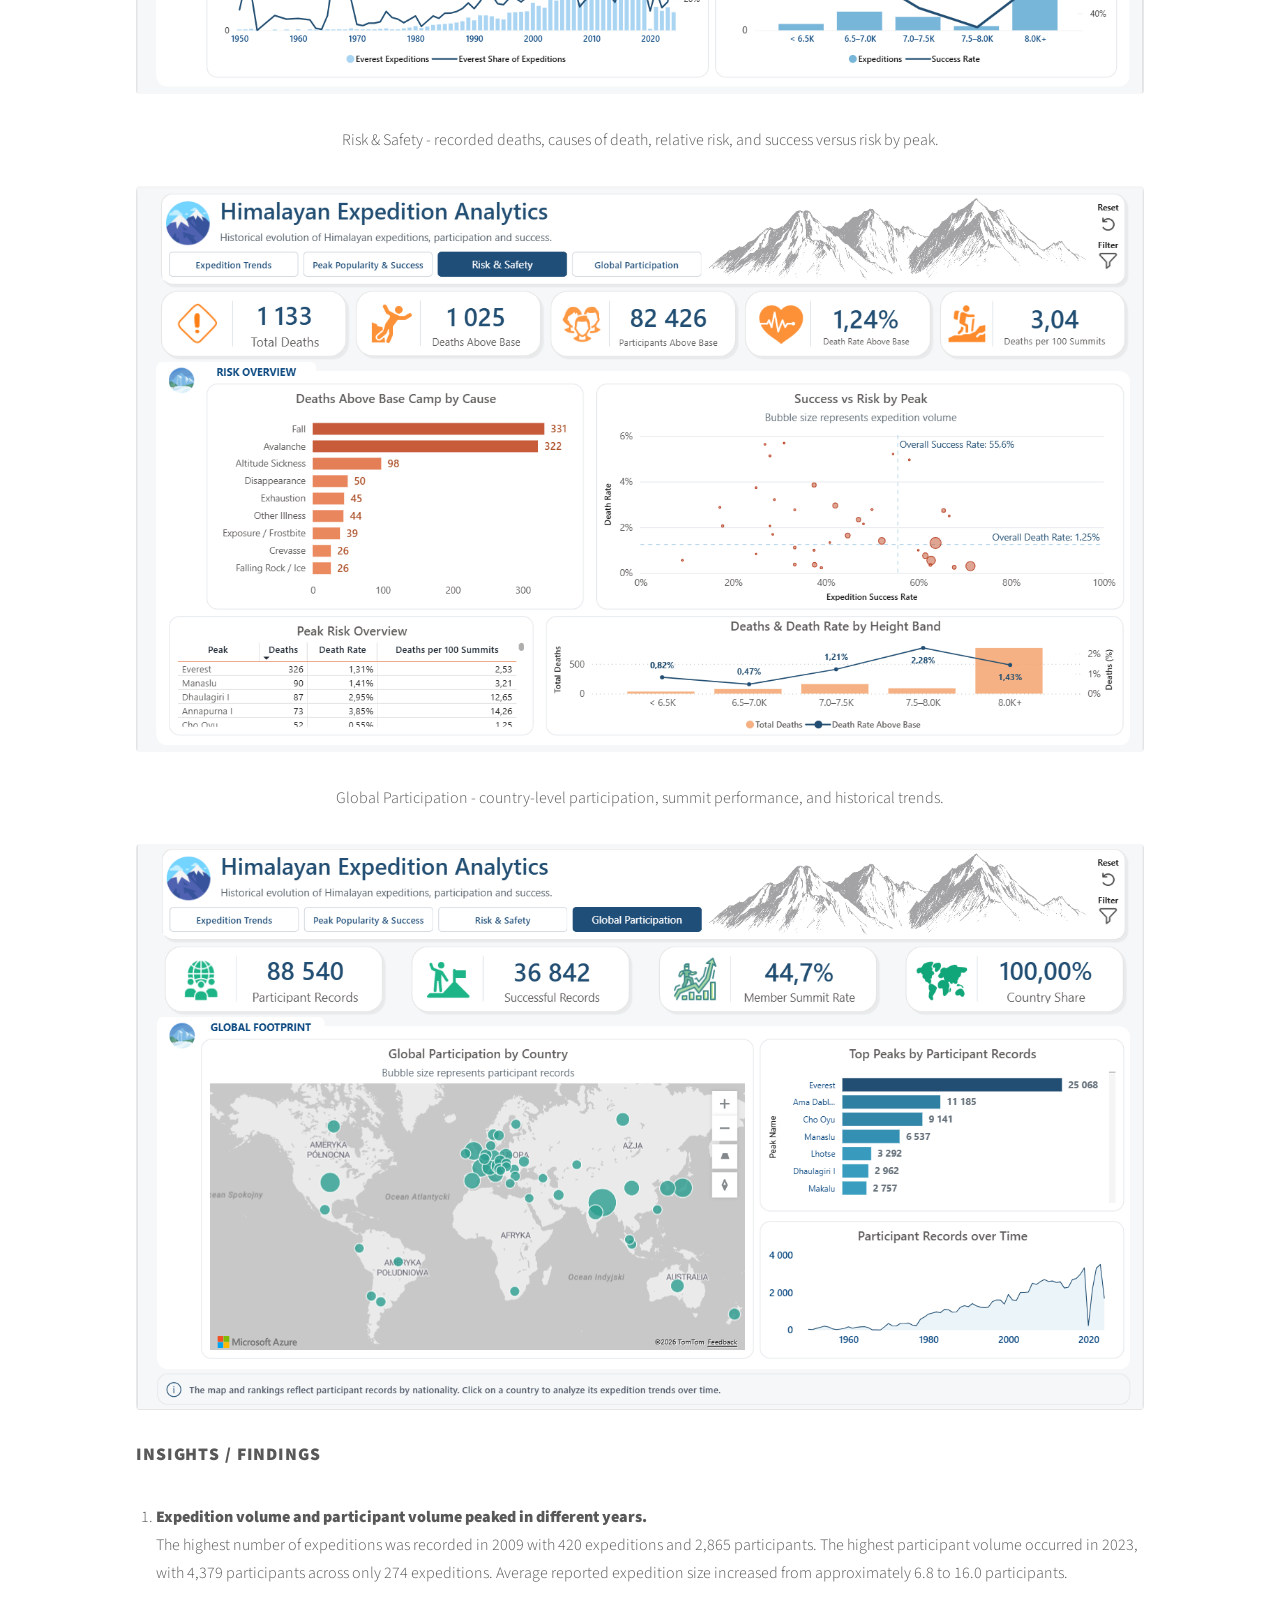
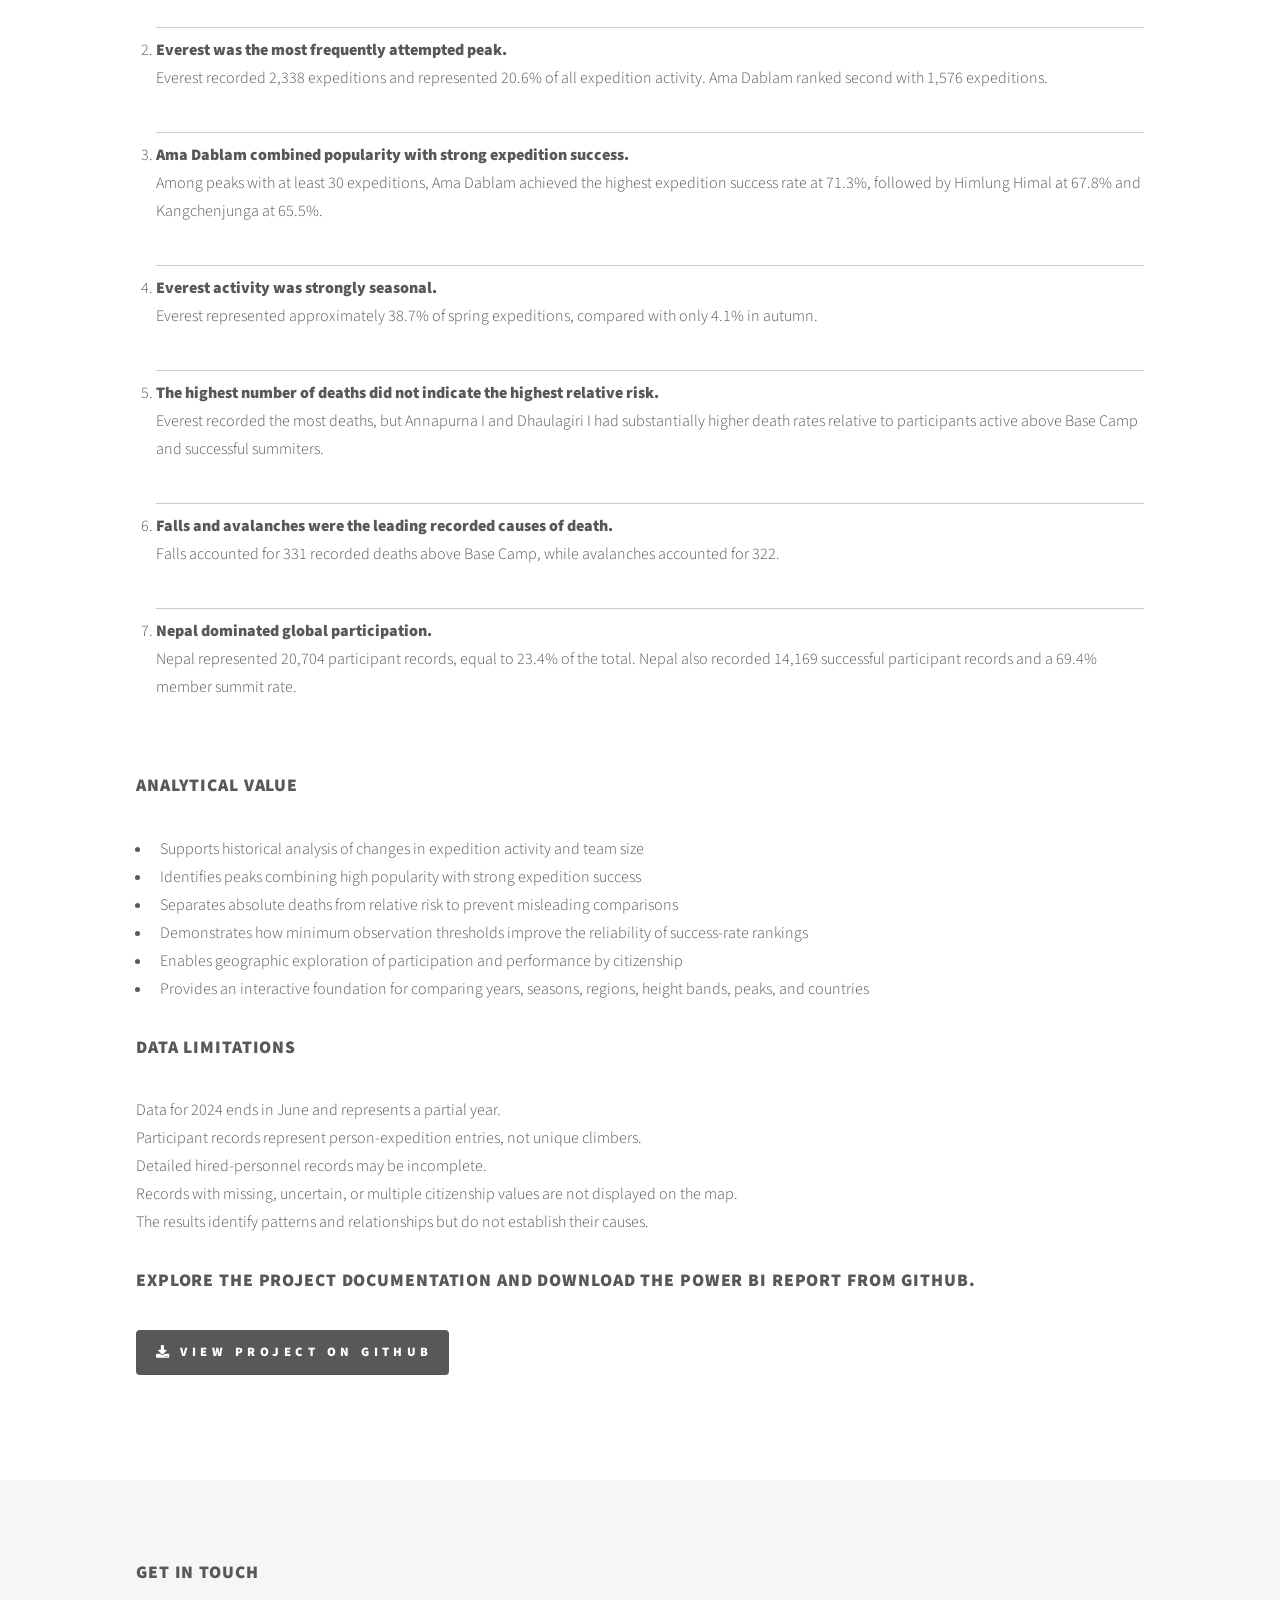
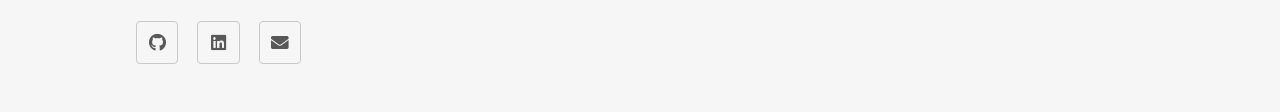
==== commit 5eb832f2: "Update himalayan.html" ====
--- a/himalayan.html
+++ b/himalayan.html
@@ -45,8 +45,9 @@
 			<h2>Menu</h2>
 			<ul>
 				<li><a href="index.html">Home</a></li>
-				<li><a href="stripe.html">Stripe Transactions Dashboard</a></li>
-				<li><a href="himalayan.html">Himalayan Expeditions Report</a></li>
+				<li><a href="stripe.html">Stripe Dashboard</a></li>
+				<li><a href="himalayan.html">Himalayan Expeditions</a></li>
+				<li><a href="nba.html">NBA Data Exploration</a></li>
 			</ul>
 		</nav>
 
@@ -56,7 +57,7 @@
 				<center>
 					<h1>Himalayan Expeditions</h1>
 					<p><i>Power BI Analytics Report</i></p>
-					<p><strong>11,425 expeditions · 106K participant records · 416 peaks</strong></p>
+					<p><strong>11,425 expeditions · 106K total participant records · 416 peaks</strong></p>
 					<p>Historical exploration of expedition activity, summit success, recorded risk, and global participation</p>
 				</center>
 				<span class="image main"><img src="images/himalayan-04.jpg" alt="" /></span>
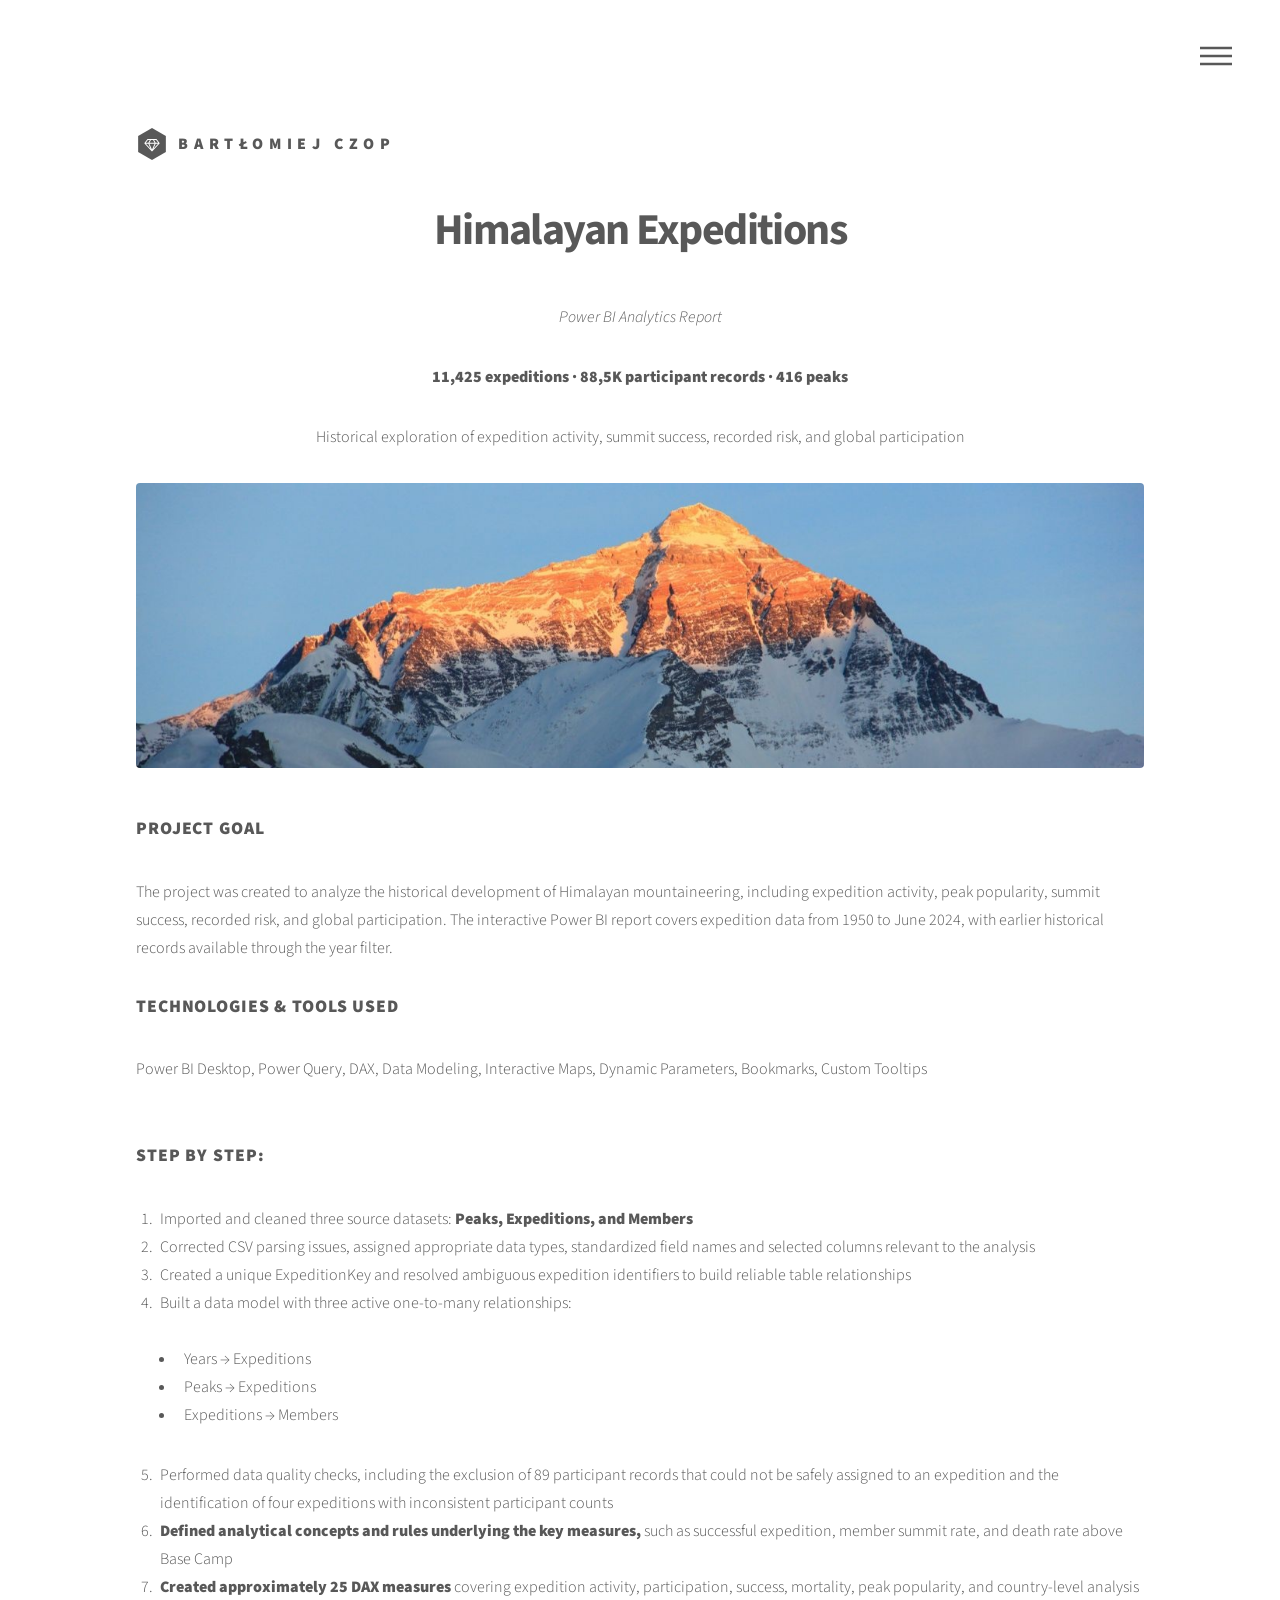
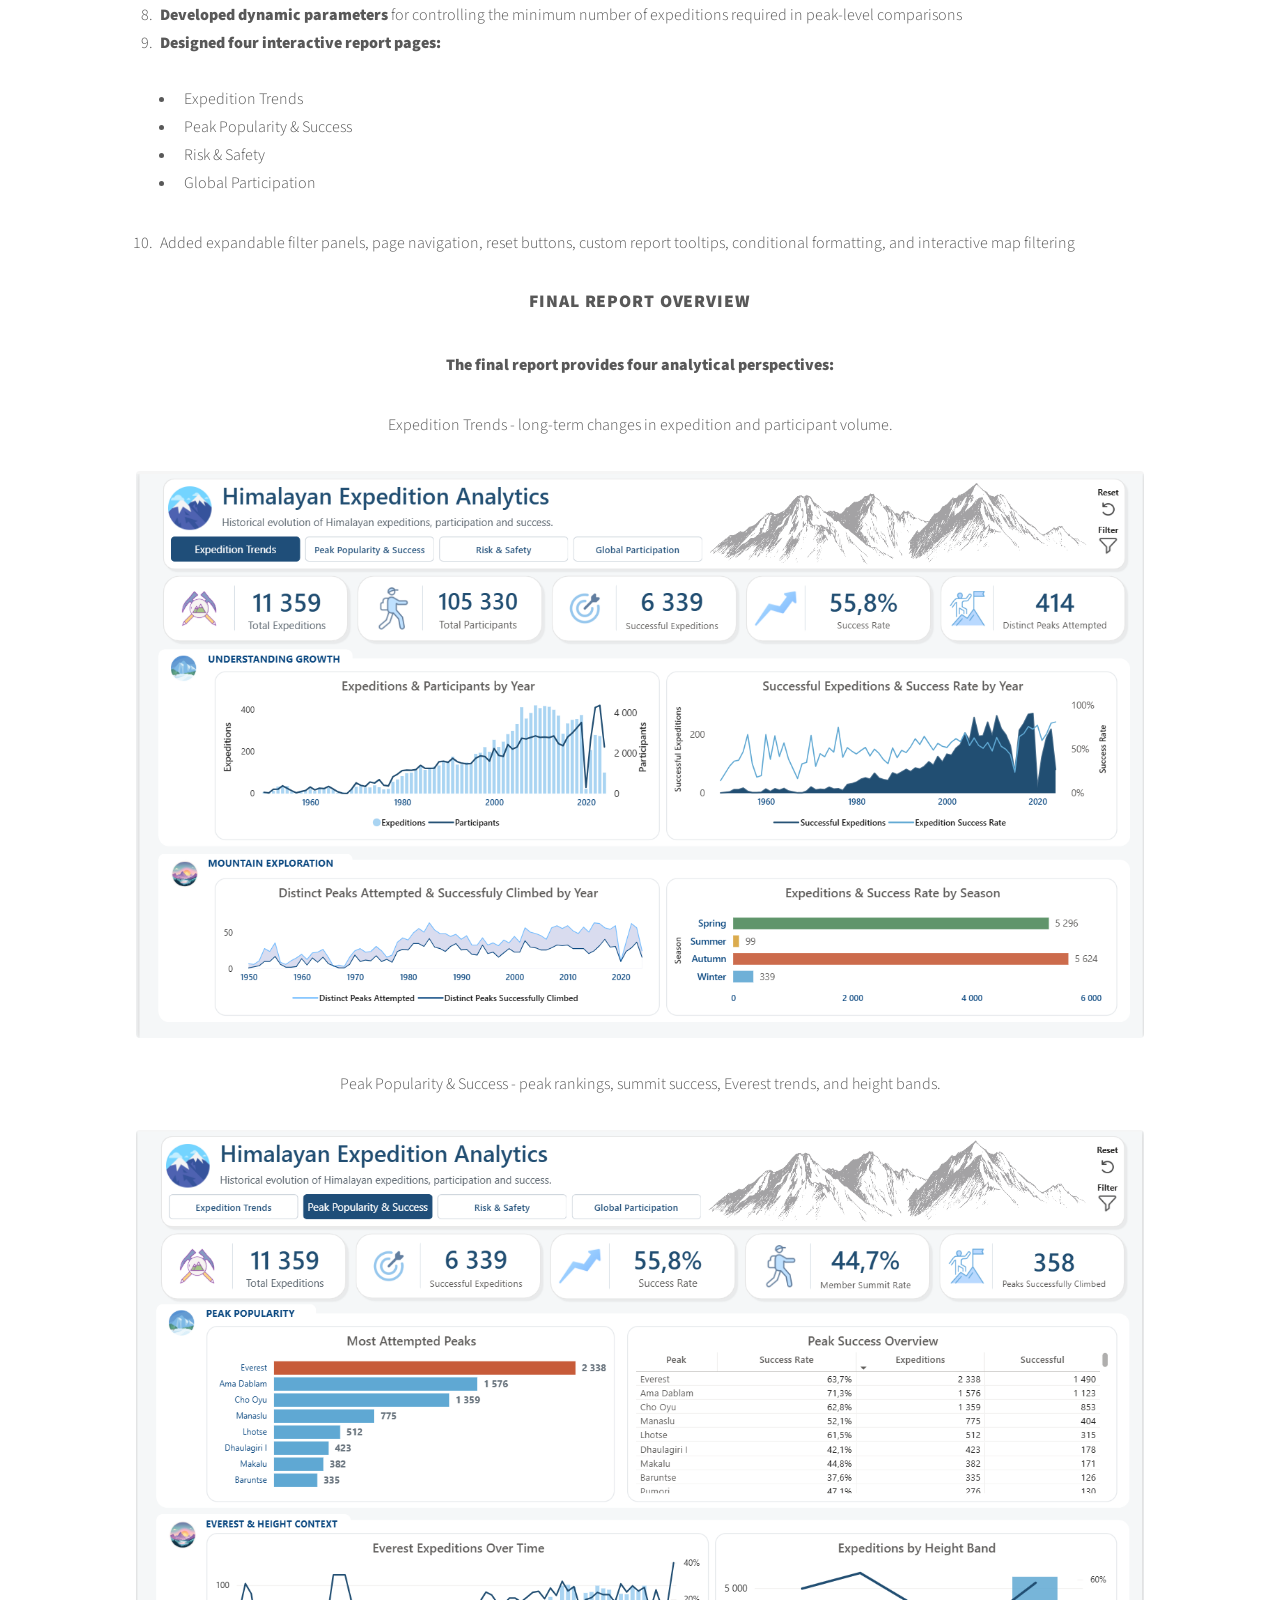
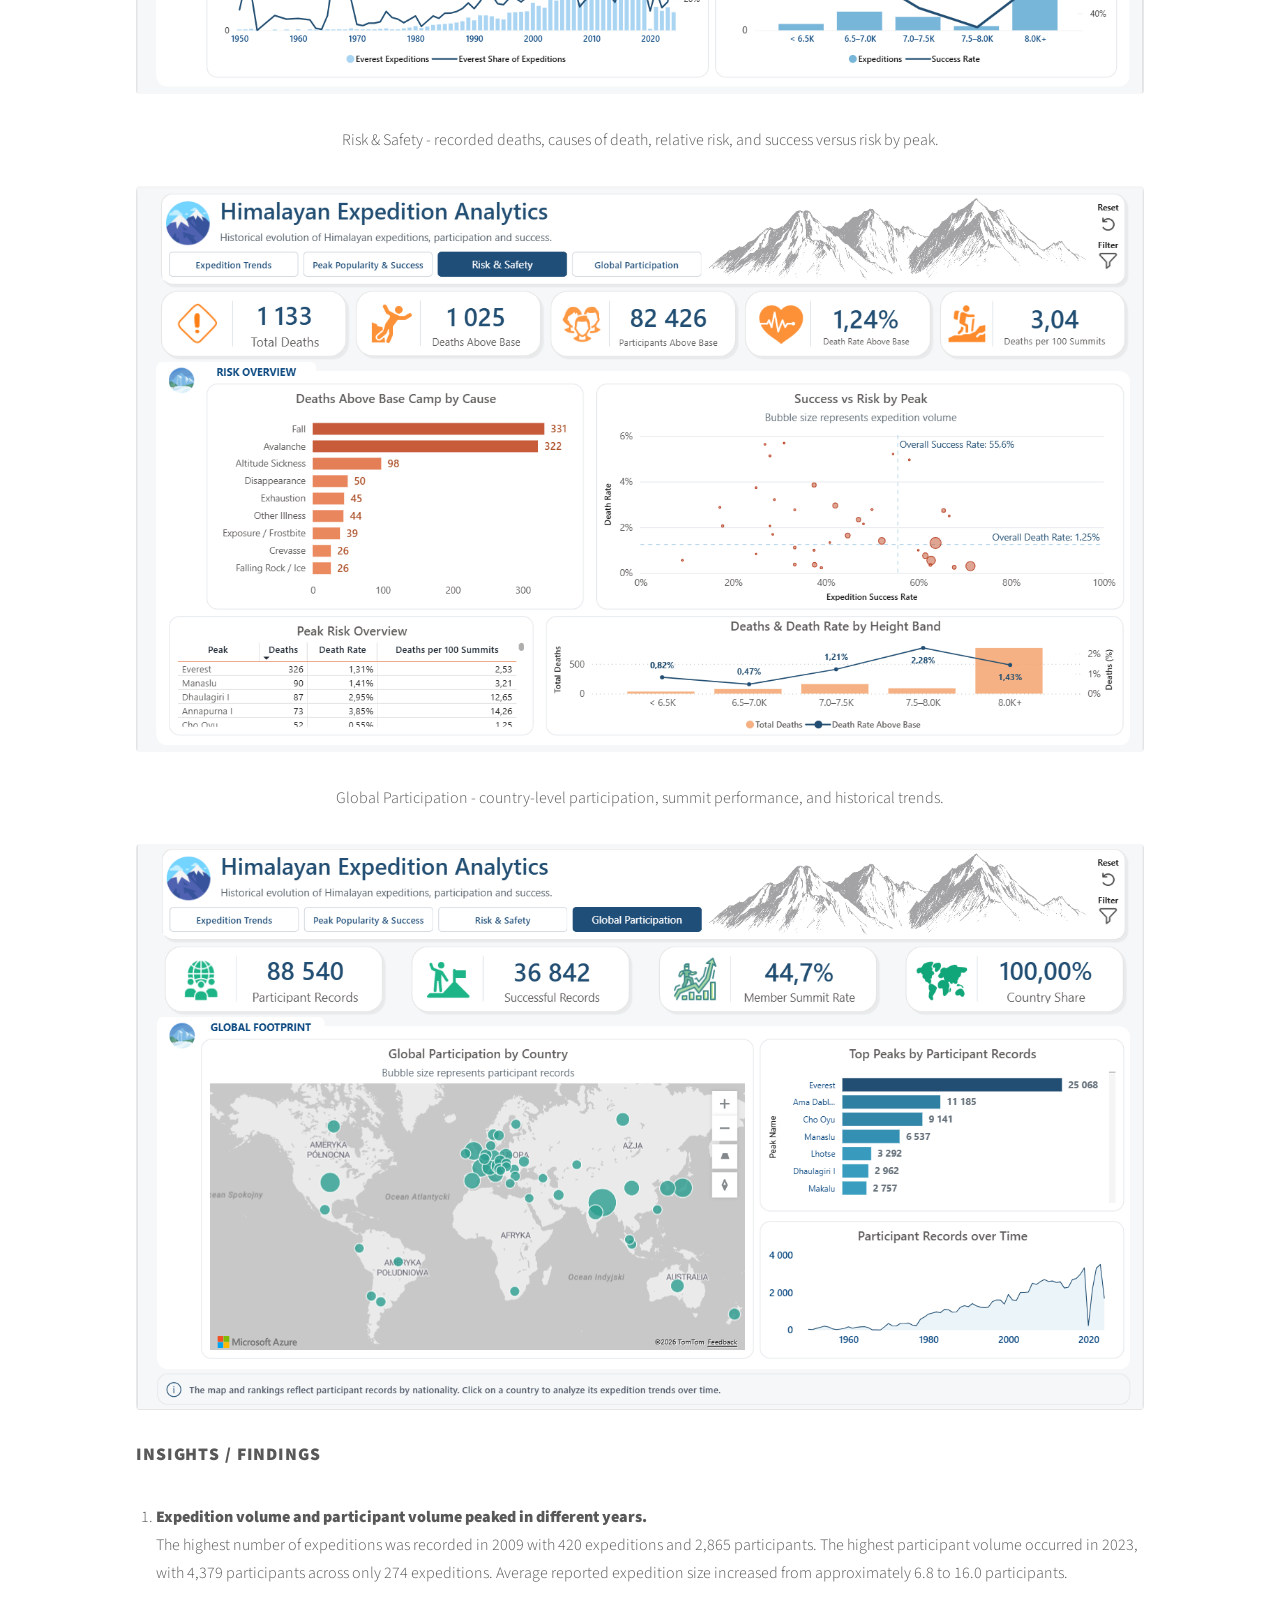
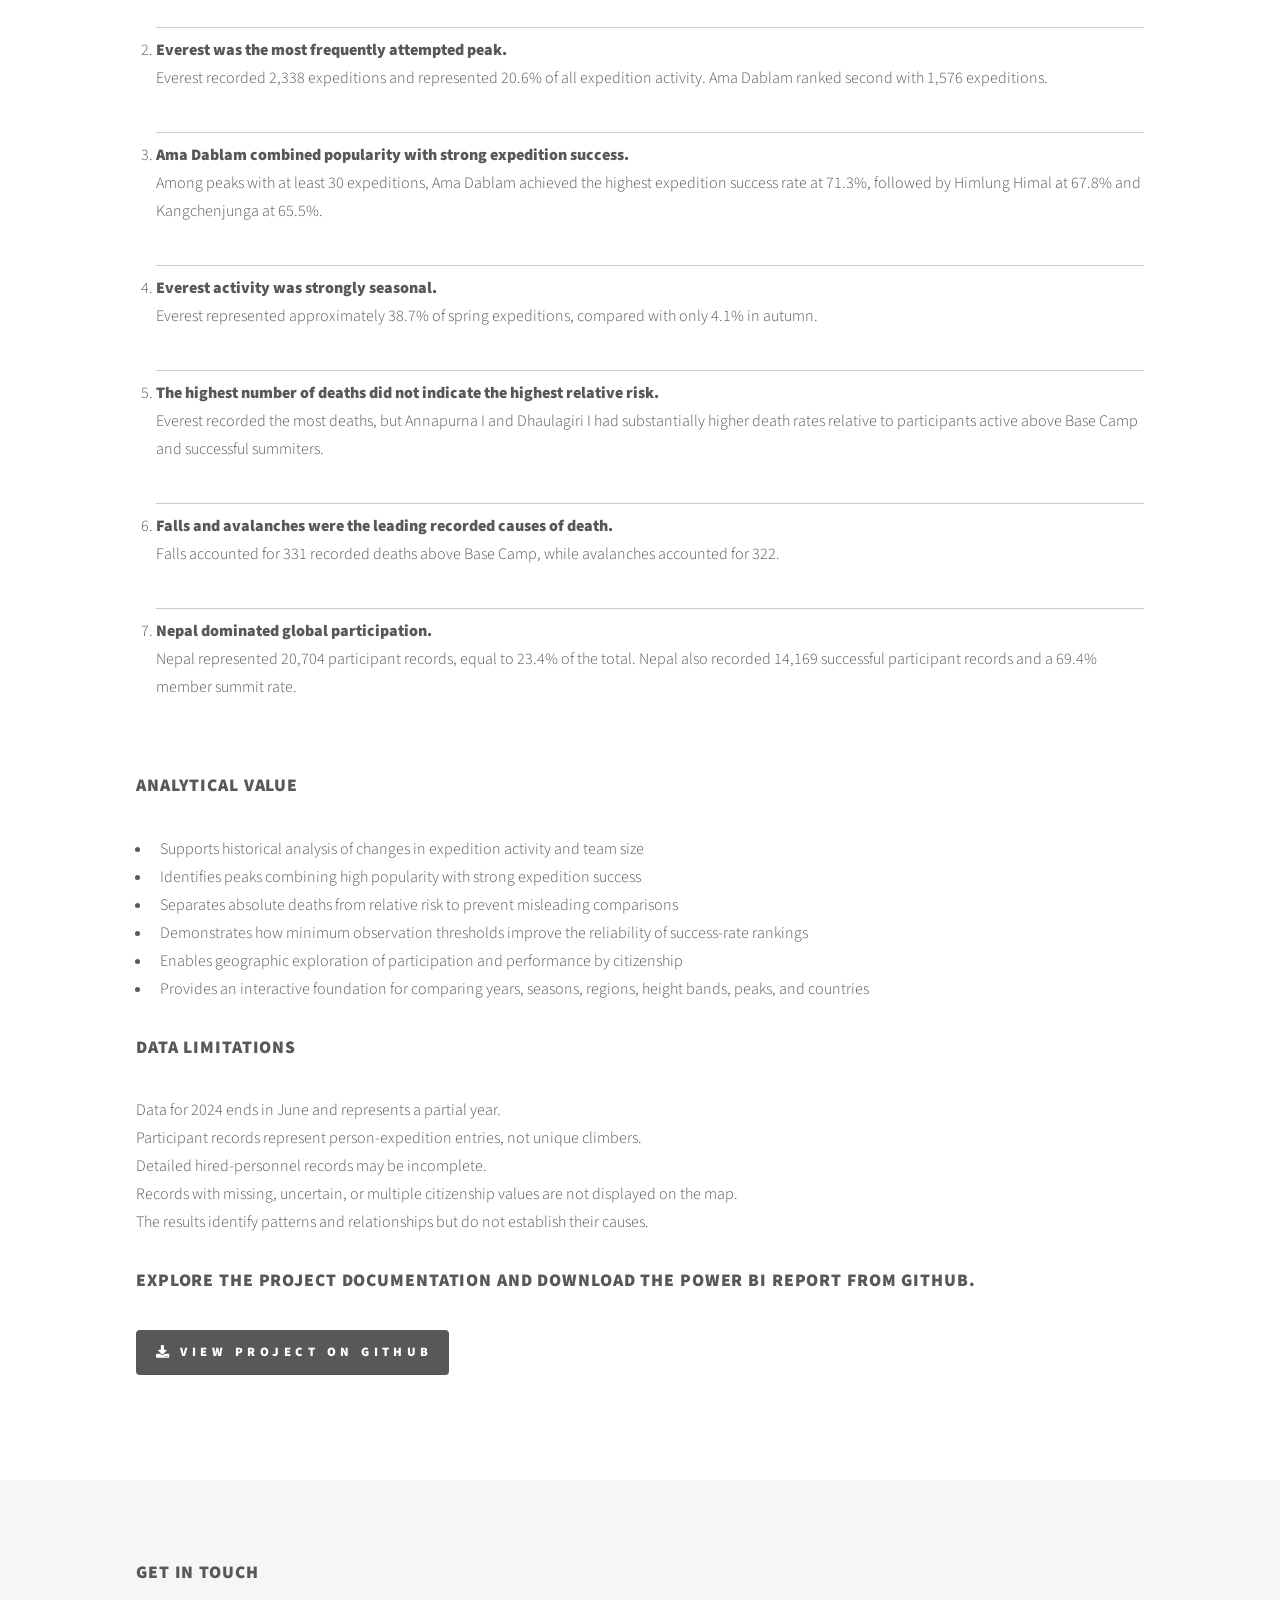
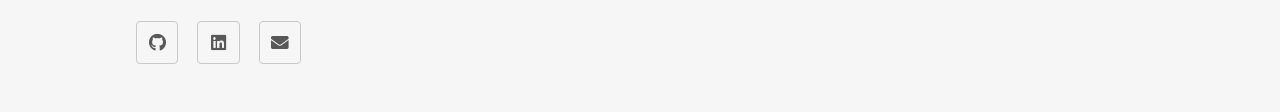
==== commit e98804be: "Update himalayan.html" ====
--- a/himalayan.html
+++ b/himalayan.html
@@ -57,7 +57,7 @@
 				<center>
 					<h1>Himalayan Expeditions</h1>
 					<p><i>Power BI Analytics Report</i></p>
-					<p><strong>11,425 expeditions · 106K total participant records · 416 peaks</strong></p>
+					<p><strong>11,425 expeditions · 88,5K participant records · 416 peaks</strong></p>
 					<p>Historical exploration of expedition activity, summit success, recorded risk, and global participation</p>
 				</center>
 				<span class="image main"><img src="images/himalayan-04.jpg" alt="" /></span>
